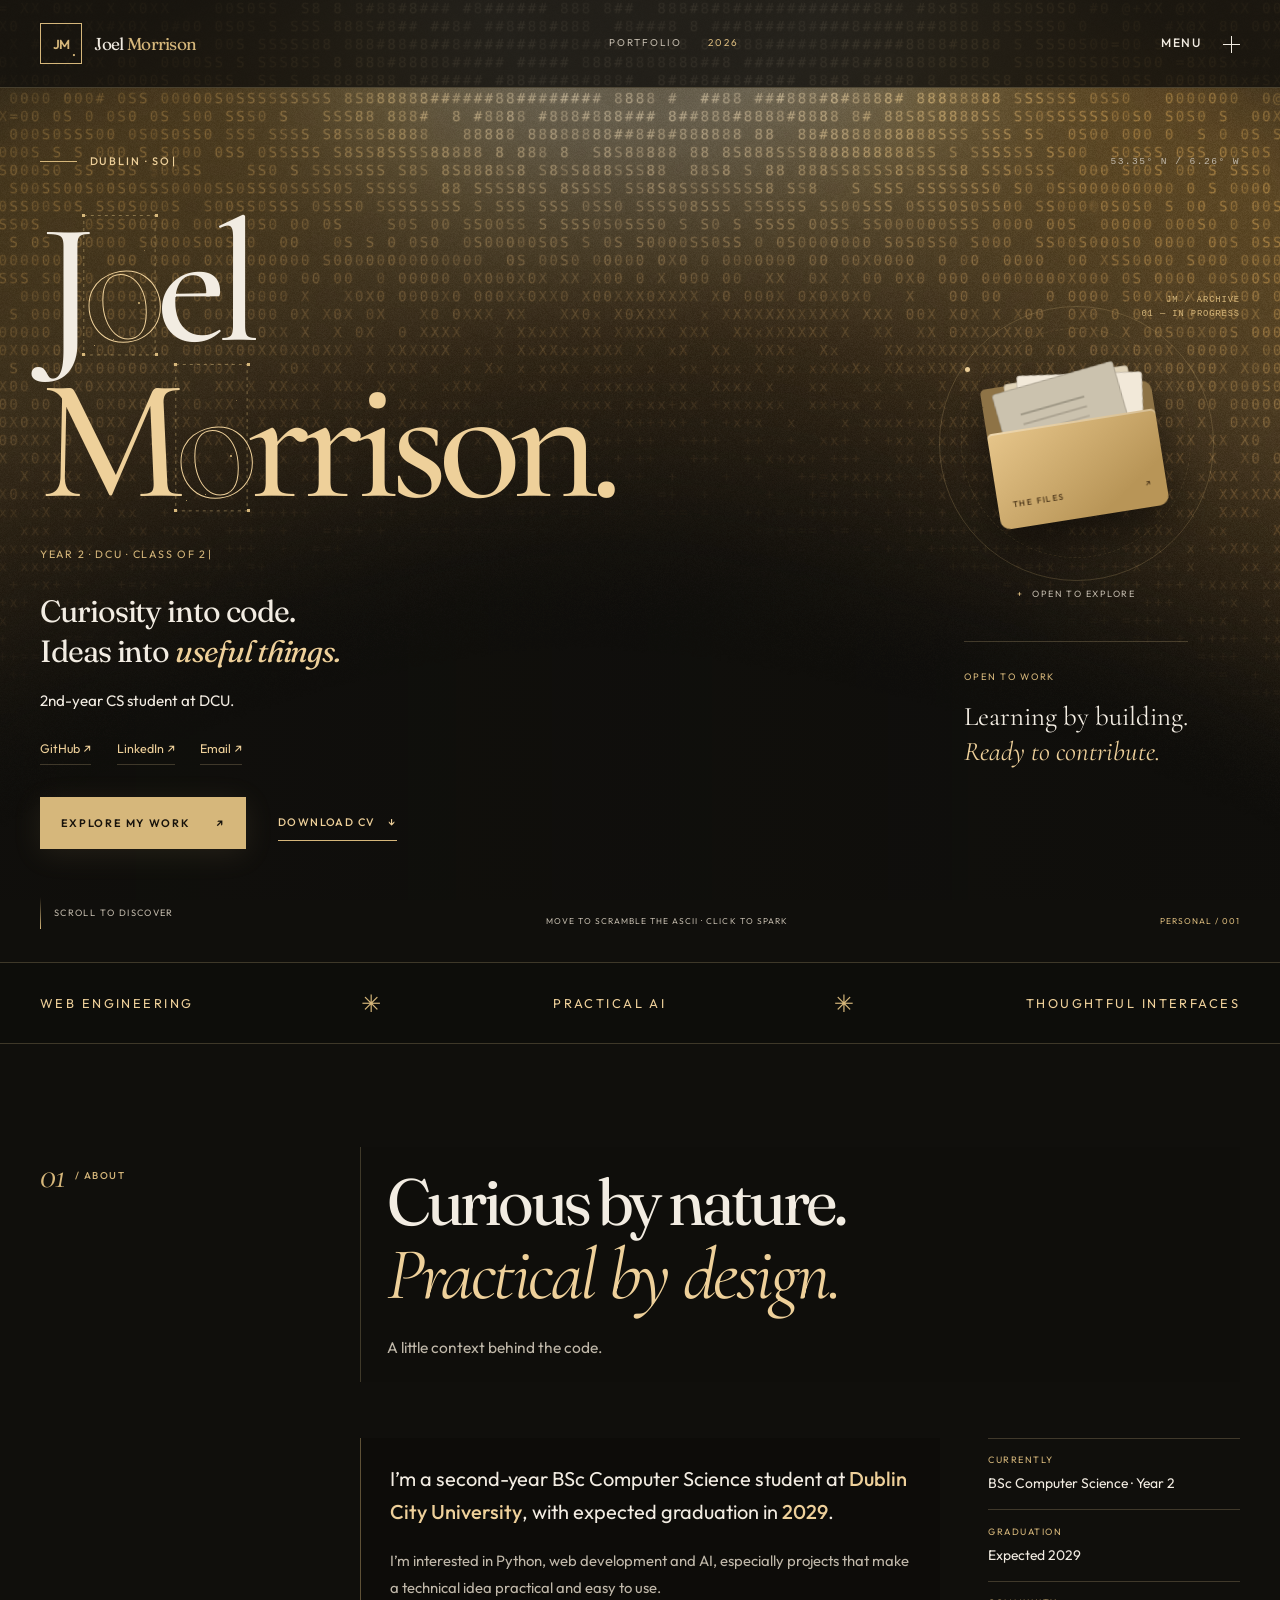
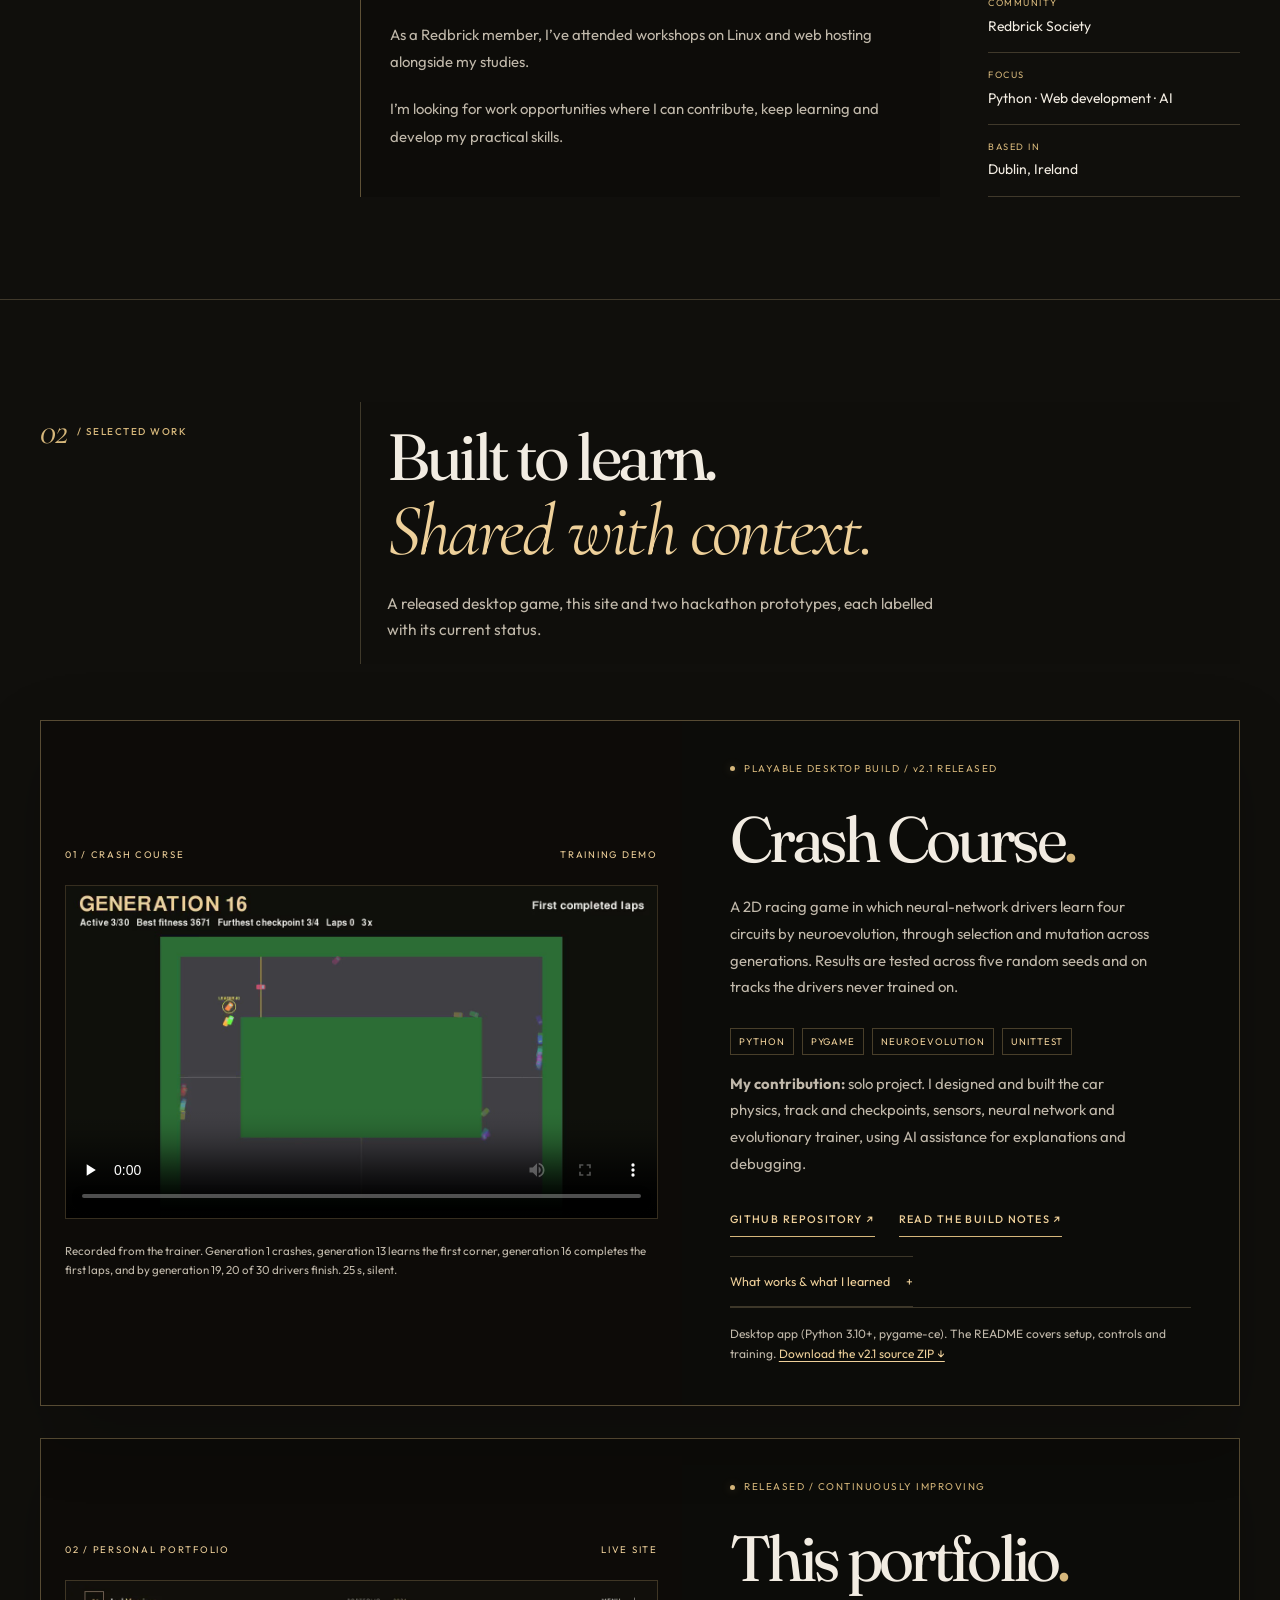
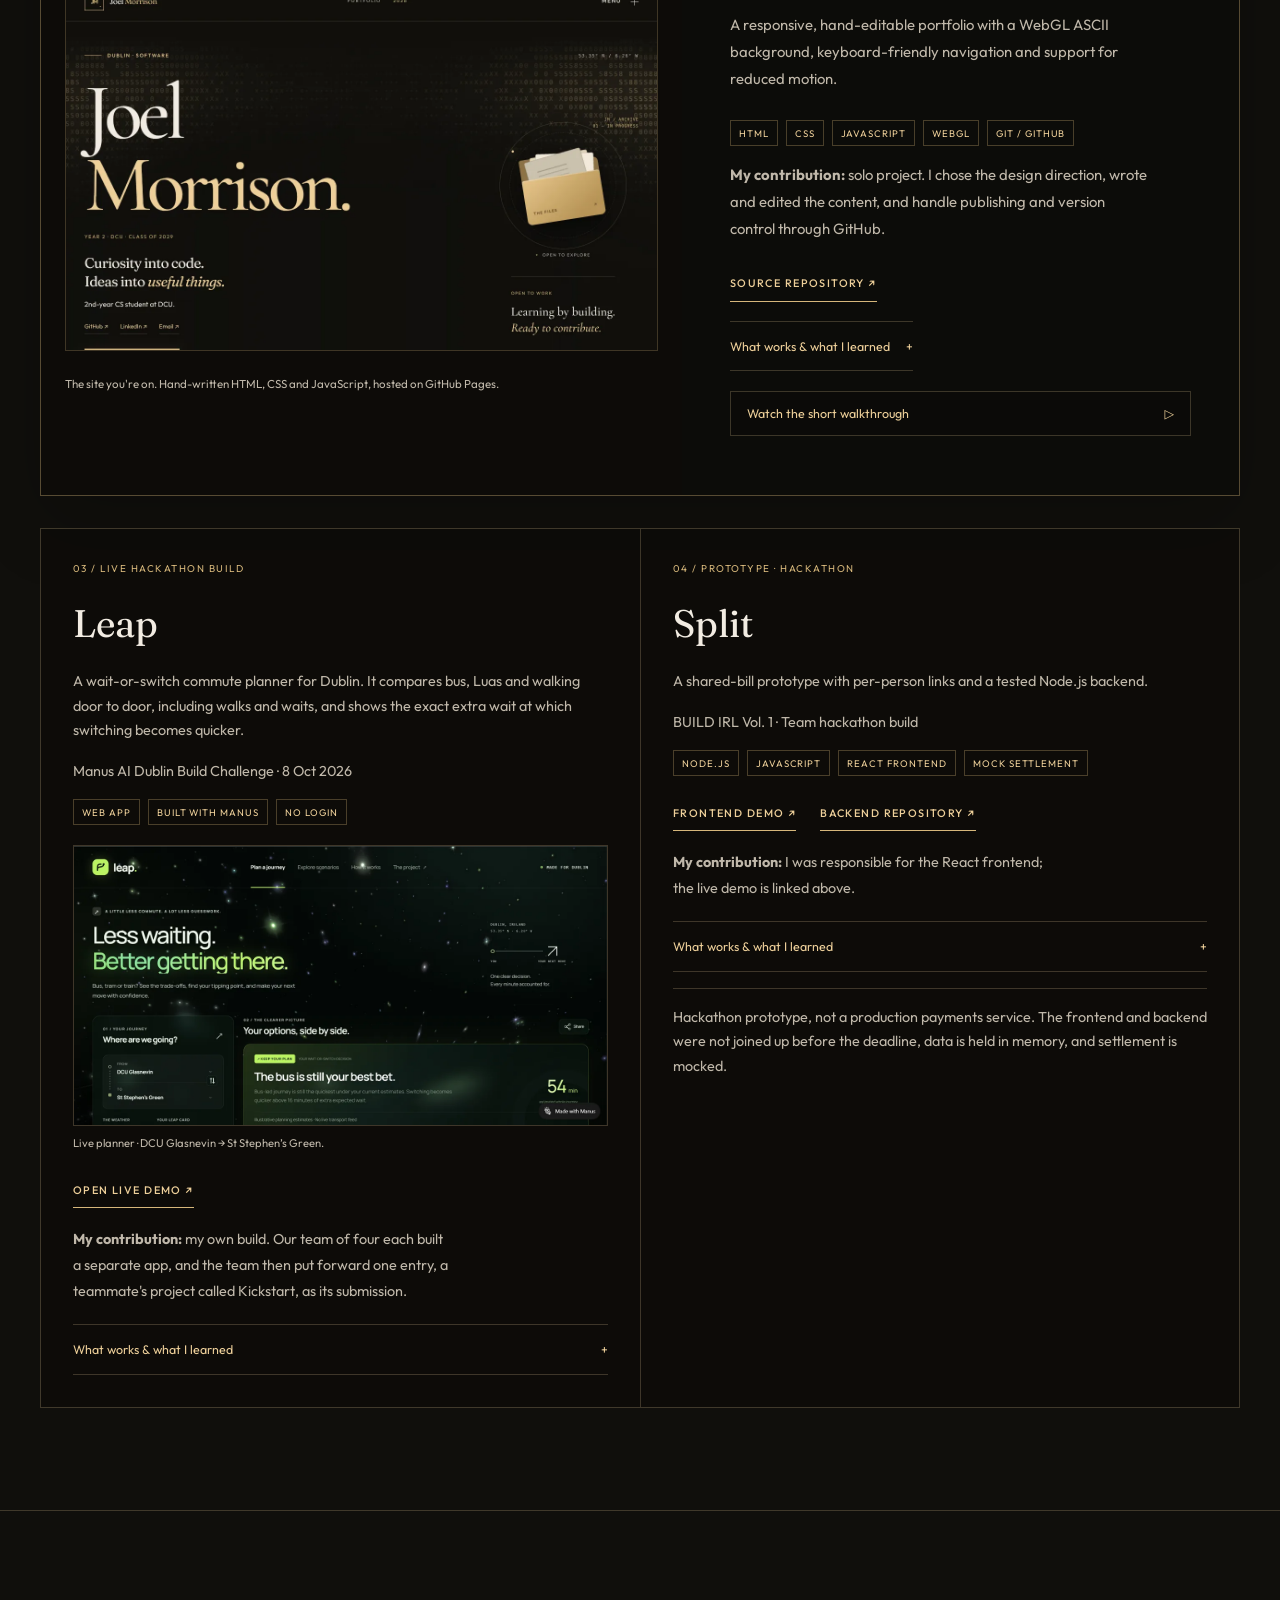
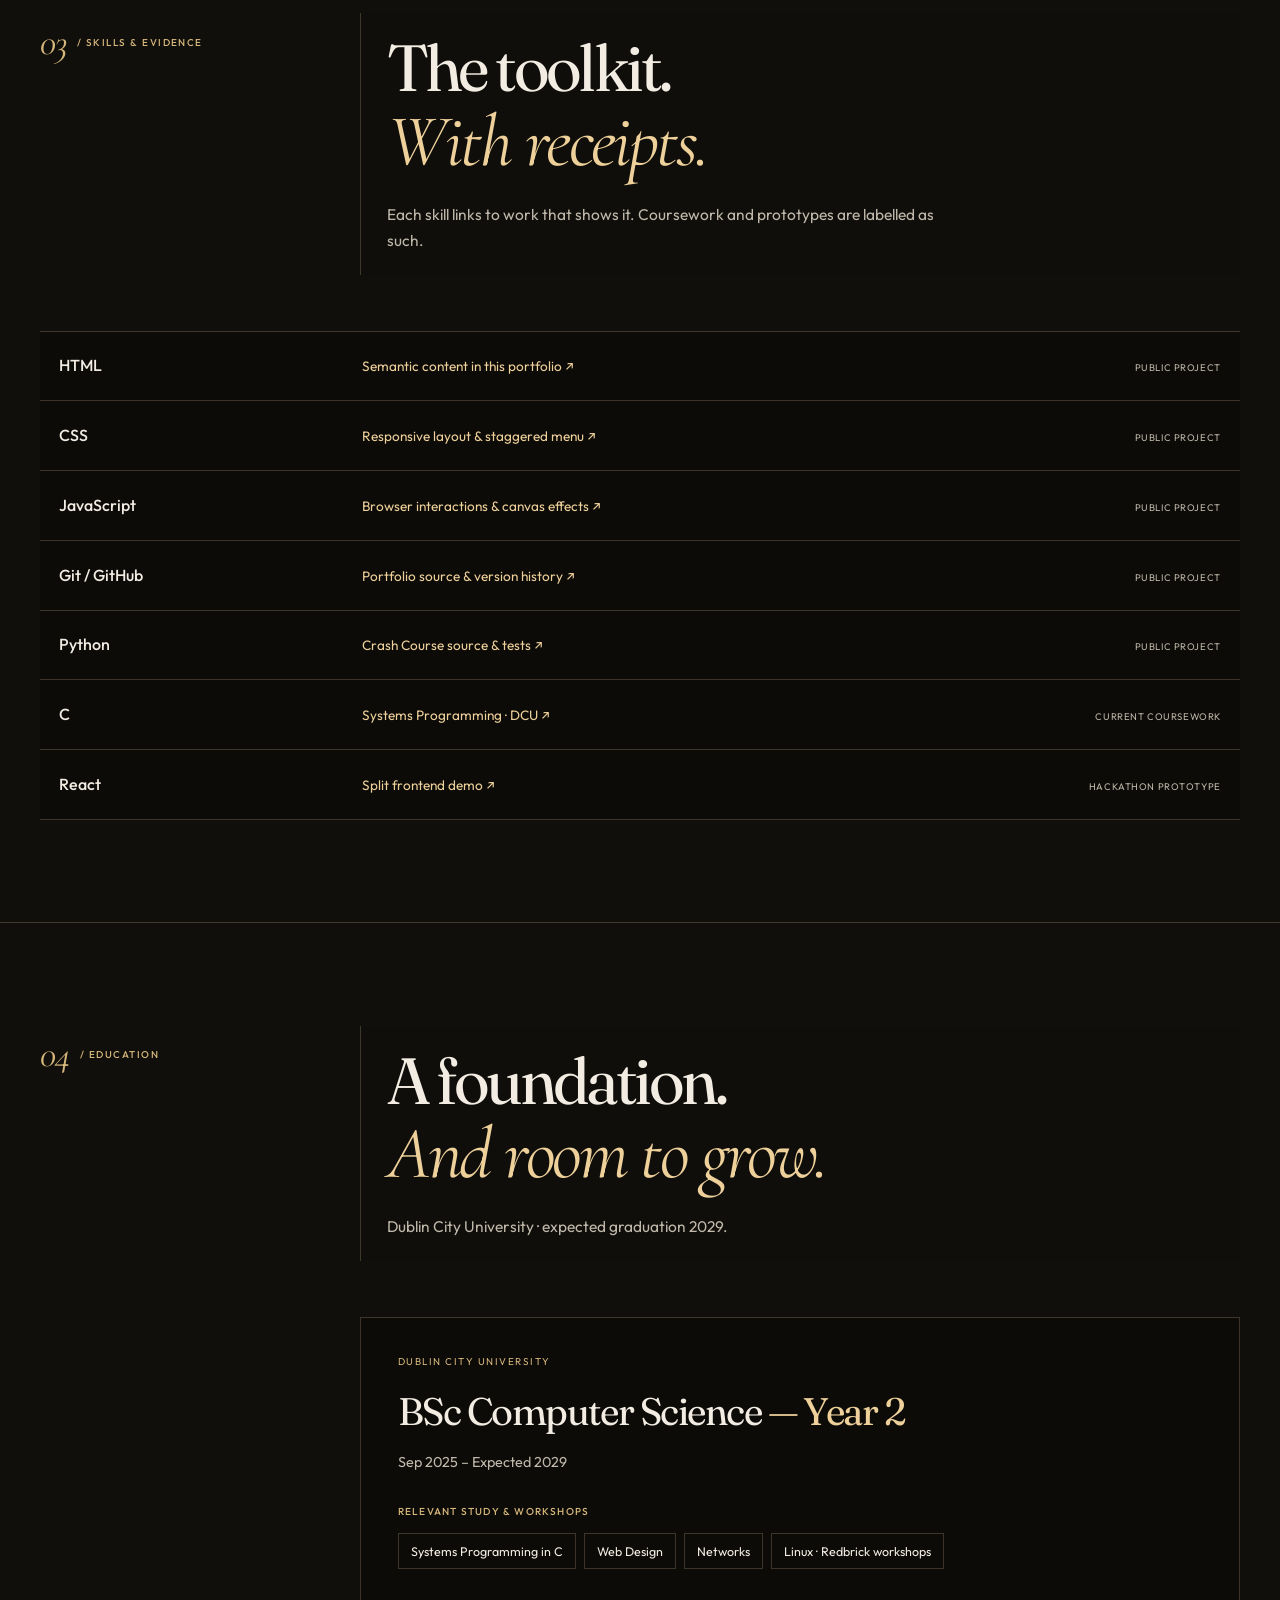
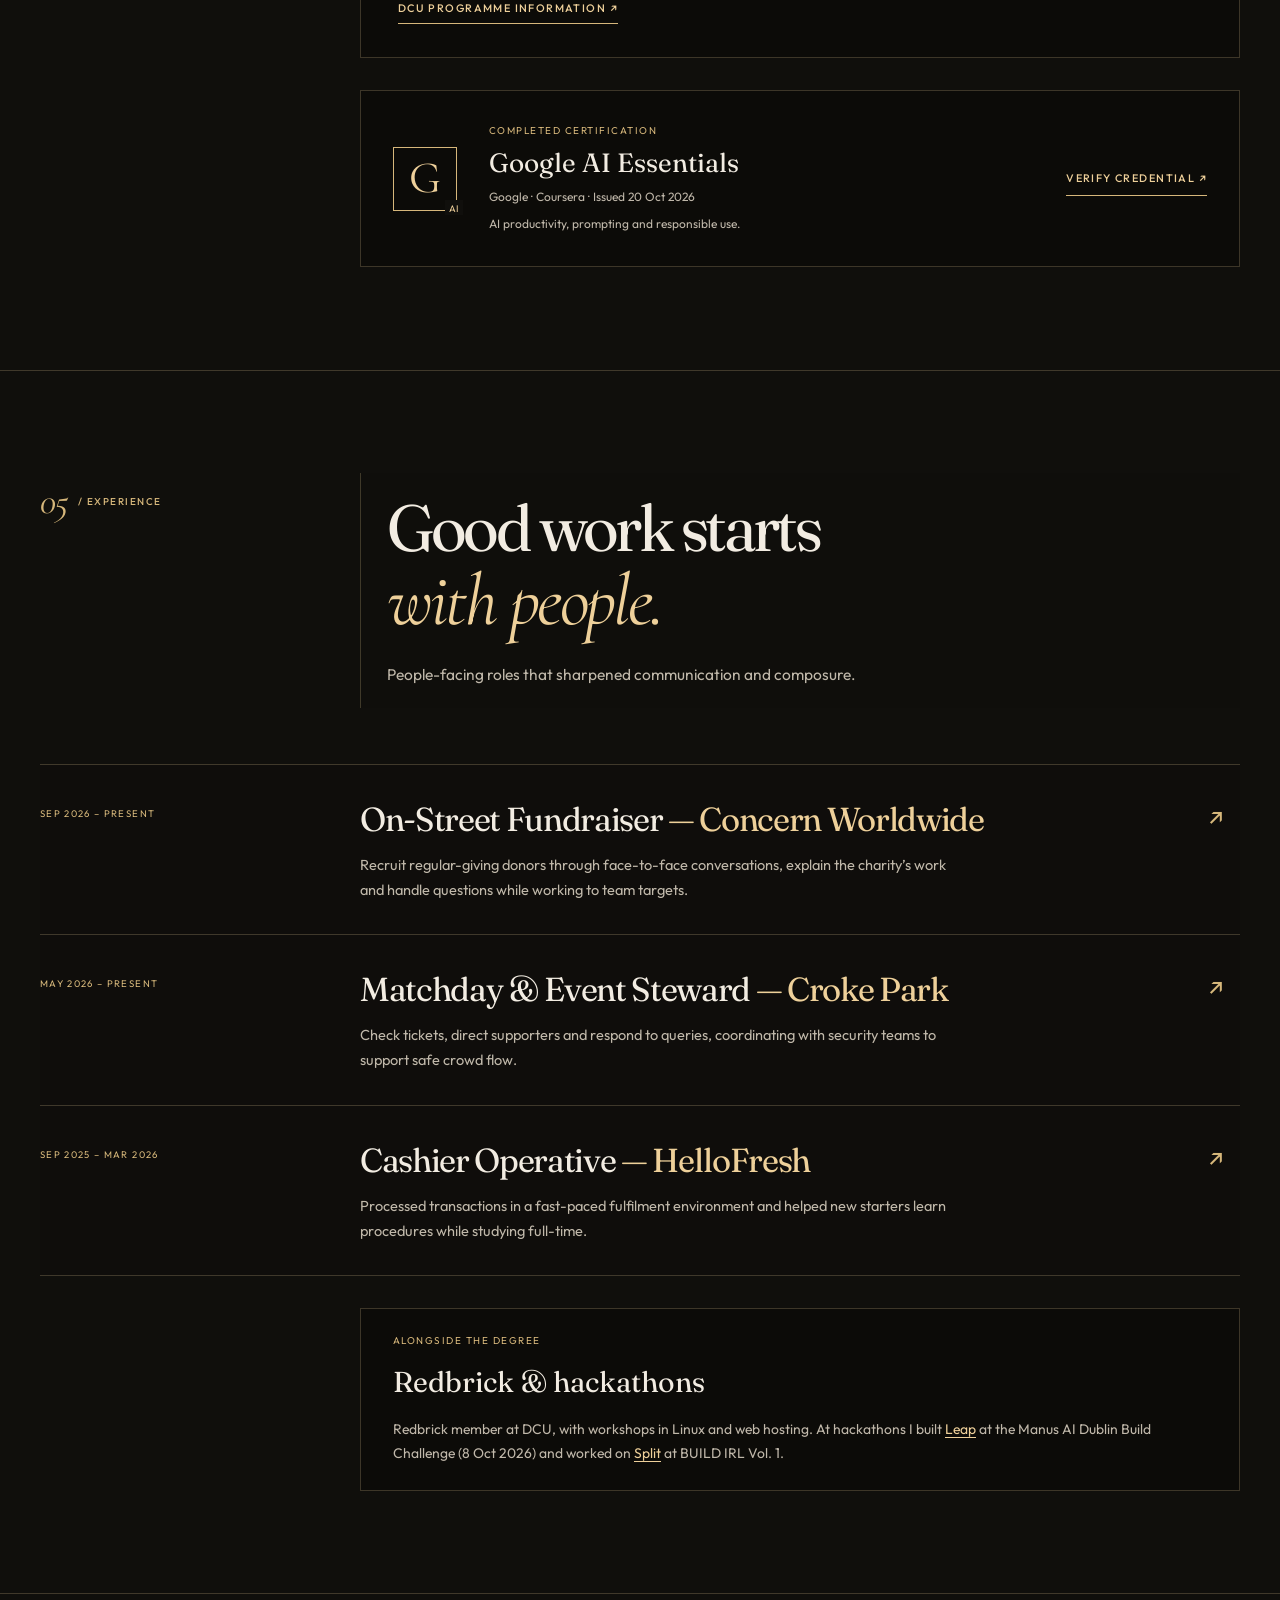
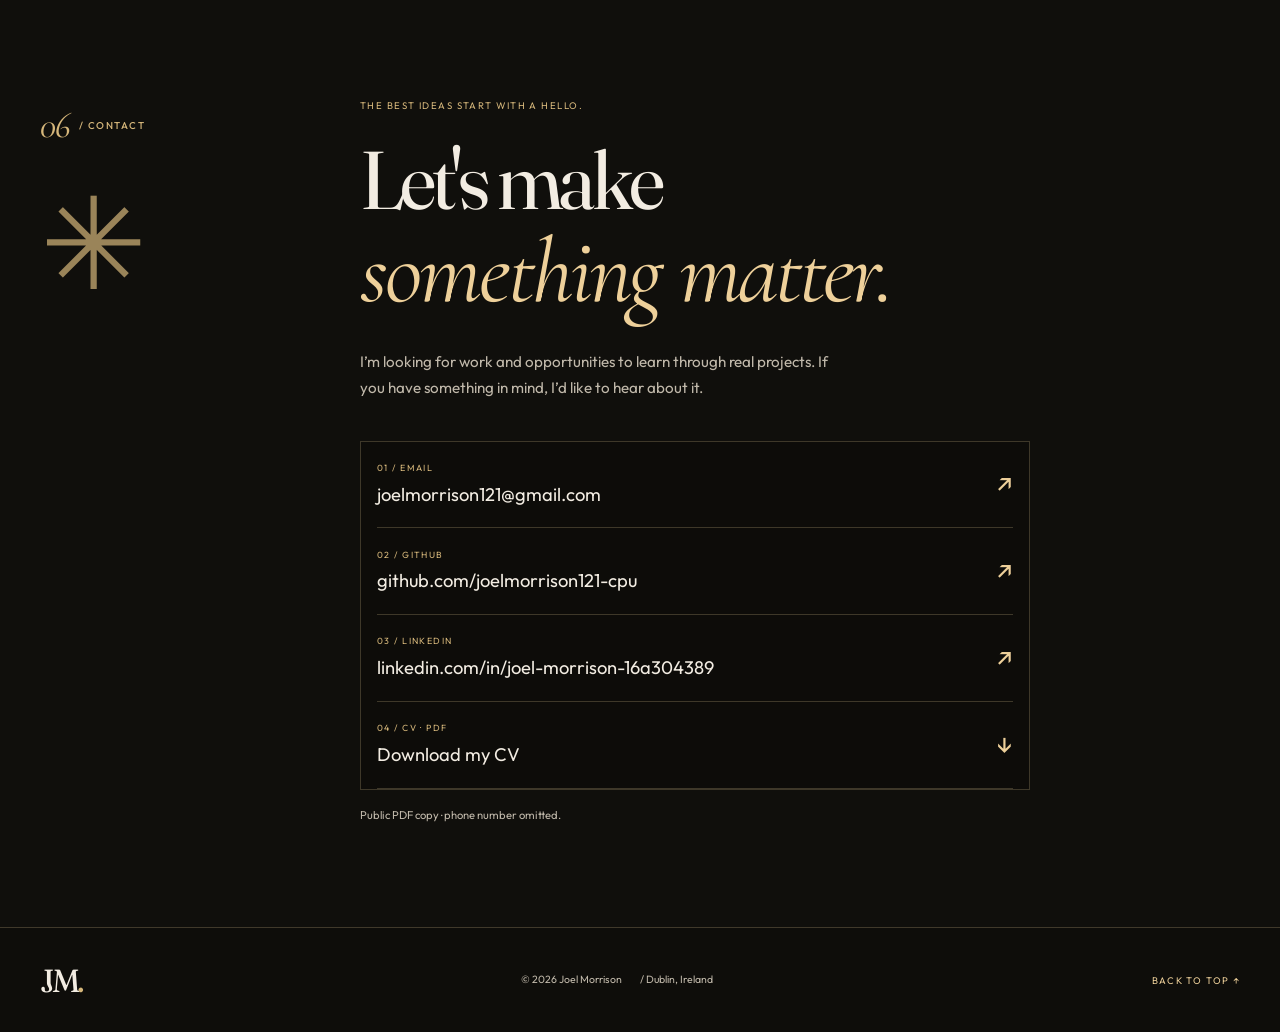
==== index.html @ e966d4e7 "Add hover previews to the menu links" ====
<!doctype html>
<html lang="en">
<head>
  <meta charset="utf-8">
  <meta name="viewport" content="width=device-width, initial-scale=1">
  <meta name="theme-color" content="#100f0c">
  <meta name="description" content="Joel Morrison is a DCU computer science student in his second year, graduating in 2029. Explore his web and AI projects, experience and verified Google AI Essentials credential.">
  <link rel="canonical" href="https://joelmorrison121-cpu.github.io/">
  <meta property="og:type" content="website">
  <meta property="og:title" content="Joel Morrison — Computer Science Portfolio">
  <meta property="og:description" content="Second-year DCU Computer Science student. Projects include Crash Course, a neuroevolution racing game in Python, and hackathon builds. Open to work.">
  <meta property="og:url" content="https://joelmorrison121-cpu.github.io/">
  <meta property="og:site_name" content="Joel Morrison">
  <meta property="og:image" content="https://joelmorrison121-cpu.github.io/og-image.png">
  <meta property="og:image:width" content="1200">
  <meta property="og:image:height" content="630">
  <meta property="og:image:alt" content="Joel Morrison — Computer Science portfolio">
  <meta name="twitter:card" content="summary_large_image">
  <title>Joel Morrison — Computer Science Portfolio</title>
  <link rel="icon" type="image/svg+xml" href="favicon.svg">
  <link rel="preconnect" href="https://fonts.googleapis.com">
  <link rel="preconnect" href="https://fonts.gstatic.com" crossorigin>
  <link href="https://fonts.googleapis.com/css2?family=Cormorant+Garamond:ital,wght@0,500;1,500&family=Fraunces:opsz,wght@9..144,400;9..144,500&family=Outfit:wght@400;500;600&display=swap" rel="stylesheet">
  <link rel="stylesheet" href="styles.css">
  <script src="gradient-ascii.js" defer></script>
  <script src="main.js" defer></script>
  <script src="effects.js" defer></script>
</head>
<body class="home-page">
  <a class="skip-link" href="#main">Skip to content</a>
  <div id="top" aria-hidden="true"></div>

  <!-- Decorative canvases never intercept mouse clicks or keyboard focus. -->
  <div id="ascii-root" aria-hidden="true"></div>
  <canvas id="click-spark-canvas" aria-hidden="true"></canvas>

  <!-- This header remains the navigation if JavaScript is disabled. -->
  <header class="site-header">
    <div class="header-inner wrap">
      <a class="wordmark" href="#top" aria-label="Joel Morrison, back to top">
        <span class="wordmark-mark" aria-hidden="true">JM<span>.</span></span>
        <span>Joel <em>Morrison</em></span>
      </a>
      <nav class="desktop-nav" aria-label="Primary navigation">
        <a href="#about">About</a>
        <a href="#projects">Projects</a>
        <a href="#skills">Skills</a>
        <a href="#education">Education</a>
        <a href="#experience">Experience</a>
        <a href="#contact">Contact ↗</a>
      </nav>
      <details class="mobile-nav">
        <summary>Menu <span aria-hidden="true">+</span></summary>
        <nav aria-label="Mobile navigation">
          <a href="#about">About</a>
          <a href="#projects">Projects</a>
          <a href="#skills">Skills</a>
          <a href="#education">Education</a>
          <a href="#experience">Experience</a>
          <a href="#contact">Contact</a>
        </nav>
      </details>
    </div>
  </header>

  <!-- Menu links are ordinary HTML: edit them here, not inside a JS template. -->
  <div id="staggered-menu-root" hidden>
    <div class="staggered-menu-wrapper" data-open="false">
      <div class="menu-scrim" aria-hidden="true"></div>
      <div class="sm-prelayers" aria-hidden="true">
        <span></span><span></span><span></span>
      </div>
      <header class="staggered-menu-header">
        <a class="sm-logo wordmark" href="#top" aria-label="Joel Morrison, back to top">
          <span class="wordmark-mark" aria-hidden="true">JM<span>.</span></span>
          <span>Joel <em>Morrison</em></span>
        </a>
        <span class="header-context" aria-hidden="true">PORTFOLIO <span>2026</span></span>
        <button class="sm-toggle" type="button" aria-label="Open menu" aria-expanded="false" aria-controls="staggered-menu-panel">
          <span class="sm-toggle-text" aria-hidden="true">
            <span class="sm-toggle-text-inner"><span>Menu</span><span>Close</span></span>
          </span>
          <span class="sm-toggle-icon" aria-hidden="true"><i></i><i></i></span>
        </button>
      </header>
      <!-- Hover preview for the menu links (fine pointers only; built by main.js). -->
      <div class="sm-preview" aria-hidden="true"><div class="sm-preview-card"></div></div>
      <nav class="staggered-menu-panel" id="staggered-menu-panel" aria-label="Main menu" aria-hidden="true" inert>
        <div class="sm-panel-inner">
          <p class="sm-panel-title">The index <span aria-hidden="true">↙</span></p>
          <ol class="sm-panel-list">
            <li><a class="sm-panel-item" href="#about" data-preview="previews/menu-about.webp"><span class="sm-panel-item-label">About</span><span class="sm-panel-number">01</span></a></li>
            <li><a class="sm-panel-item" href="#projects" data-preview="previews/menu-projects.webp"><span class="sm-panel-item-label">Projects</span><span class="sm-panel-number">02</span></a></li>
            <li><a class="sm-panel-item" href="#skills" data-preview="previews/menu-skills.webp"><span class="sm-panel-item-label">Skills</span><span class="sm-panel-number">03</span></a></li>
            <li><a class="sm-panel-item" href="#education" data-preview="previews/menu-education.webp"><span class="sm-panel-item-label">Education</span><span class="sm-panel-number">04</span></a></li>
            <li><a class="sm-panel-item" href="#experience" data-preview="previews/menu-experience.webp"><span class="sm-panel-item-label">Experience</span><span class="sm-panel-number">05</span></a></li>
            <li><a class="sm-panel-item" href="#contact" data-preview="previews/menu-contact.webp"><span class="sm-panel-item-label">Contact</span><span class="sm-panel-number">06</span></a></li>
          </ol>
          <div class="sm-socials">
            <p class="sm-socials-title">A conversation starts here</p>
            <ul>
              <li><a href="mailto:joelmorrison121@gmail.com">Email ↗</a></li>
              <li><a href="https://github.com/joelmorrison121-cpu" target="_blank" rel="noopener noreferrer">GitHub ↗</a></li>
              <li><a href="https://www.linkedin.com/in/joel-morrison-16a304389/" target="_blank" rel="noopener noreferrer">LinkedIn ↗</a></li>
            </ul>
            <p class="sm-signature">Joel Morrison <span>— Dublin, Ireland</span></p>
          </div>
        </div>
      </nav>
    </div>
  </div>

  <main id="main">
    <!-- HERO: the name and all content stay readable without JavaScript. -->
    <section class="hero wrap" aria-labelledby="hero-title">
      <div class="hero-content">
        <div class="hero-topline">
          <p class="eyebrow"><span class="eyebrow-line" aria-hidden="true"></span><span class="type-slot" id="hero-type-kicker">Dublin · Software</span></p>
          <span class="hero-coordinate">53.35° N / 6.26° W</span>
        </div>
        <div class="hero-layout">
          <div class="hero-main">
            <h1 id="hero-title" class="tech-heading" aria-label="Joel Morrison.">
              <span class="hero-name-line first"><span class="name-fallback">Joel</span></span>
              <span class="hero-name-line last"><span class="name-fallback">Morrison<span class="name-period">.</span></span></span>
            </h1>
            <p class="hero-meta"><span class="type-slot" id="hero-type-meta">Year 2 · DCU · Class of 2029</span></p>
            <p class="hero-subline">Curiosity into code.<br>Ideas into <em>useful things.</em></p>
            <p class="hero-description">2nd-year CS student at DCU.</p>
            <nav class="hero-socials" aria-label="Connect with Joel">
              <a href="https://github.com/joelmorrison121-cpu" target="_blank" rel="noopener noreferrer">GitHub ↗</a>
              <a href="https://www.linkedin.com/in/joel-morrison-16a304389/" target="_blank" rel="noopener noreferrer">LinkedIn ↗</a>
              <a href="mailto:joelmorrison121@gmail.com">Email ↗</a>
            </nav>
            <div class="hero-actions">
              <a class="button button-primary" href="#projects">Explore my work <span aria-hidden="true">↗</span></a>
              <a class="text-link" href="Joel-Morrison-CV.pdf" download>Download CV <span aria-hidden="true">↓</span></a>
            </div>
          </div>
          <div class="hero-aside">
            <div class="folder-scene">
              <span class="orbit orbit-one" aria-hidden="true"></span>
              <span class="orbit orbit-two" aria-hidden="true"></span>
              <span class="folder-annotation" aria-hidden="true">JM / ARCHIVE<br>01 — IN PROGRESS</span>
              <details class="folder" id="project-folder">
                <summary aria-label="Open portfolio folder">
                  <span class="folder-back" aria-hidden="true">
                    <span class="folder-tab"></span>
                    <span class="folder-sheet sheet-one"></span>
                    <span class="folder-sheet sheet-two"></span>
                    <span class="folder-sheet sheet-three"></span>
                    <span class="folder-front"><span>THE FILES <span>↗</span></span></span>
                  </span>
                </summary>
                <div class="folder-contents">
                  <a href="#projects">Selected work ↗</a>
                  <a href="#skills">The toolkit ↗</a>
                  <a href="#education">Education ↗</a>
                  <a href="#contact">Get in touch ↗</a>
                </div>
              </details>
              <p class="folder-caption"><span aria-hidden="true">+</span> OPEN TO EXPLORE</p>
            </div>
            <div class="hero-note">
              <span class="note-index">OPEN TO WORK</span>
              <p>Learning by building.<br><em>Ready to contribute.</em></p>
            </div>
          </div>
        </div>
      </div>
      <div class="hero-bottomline">
        <a class="scroll-cue" href="#about"><span class="scroll-rule" aria-hidden="true"></span> Scroll to discover</a>
        <span class="interaction-note">MOVE TO SCRAMBLE THE ASCII · CLICK TO SPARK</span>
        <span class="edition-label">PERSONAL / 001</span>
      </div>
    </section>

    <div class="discipline-ribbon" aria-label="Exploring web, code and practical AI">
      <div class="wrap"><span>WEB ENGINEERING</span><span aria-hidden="true">✳</span><span>PRACTICAL AI</span><span aria-hidden="true">✳</span><span>THOUGHTFUL INTERFACES</span></div>
    </div>

    <section class="section about-section" id="about" aria-labelledby="about-title">
      <div class="wrap">
        <div class="section-heading">
          <p class="section-index"><span>01</span> / ABOUT</p>
          <div><h2 id="about-title">Curious by nature.<br><em>Practical by design.</em></h2><p class="heading-intro">A little context behind the code.</p></div>
        </div>
        <div class="about-grid">
          <div class="about-copy">
            <p class="large-copy">I’m a second-year BSc Computer Science student at <strong>Dublin City University</strong>, with expected graduation in <strong>2029</strong>.</p>
            <p>I’m interested in Python, web development and AI, especially projects that make a technical idea practical and easy to use.</p>
            <p>As a Redbrick member, I’ve attended workshops on Linux and web hosting alongside my studies.</p>
            <p>I’m looking for work opportunities where I can contribute, keep learning and develop my practical skills.</p>
          </div>
          <dl class="facts">
            <div><dt>Currently</dt><dd>BSc Computer Science · Year 2</dd></div>
            <div><dt>Graduation</dt><dd>Expected 2029</dd></div>
            <div><dt>Community</dt><dd>Redbrick Society</dd></div>
            <div><dt>Focus</dt><dd>Python · Web development · AI</dd></div>
            <div><dt>Based in</dt><dd>Dublin, Ireland</dd></div>
          </dl>
        </div>
      </div>
    </section>

    <section class="section projects-section" id="projects" aria-labelledby="projects-title">
      <div class="wrap">
        <div class="section-heading">
          <p class="section-index"><span>02</span> / SELECTED WORK</p>
          <div><h2 id="projects-title">Built to learn.<br><em>Shared with context.</em></h2><p class="heading-intro">A released desktop game, this site and two hackathon prototypes, each labelled with its current status.</p></div>
        </div>
        <article class="featured-project" id="crash-course" aria-labelledby="racer-title" data-border-glow>
          <figure class="project-capture">
            <div class="art-topline"><span>01 / CRASH COURSE</span><span>TRAINING DEMO</span></div>
            <video controls preload="none" poster="ai-racer-demo-poster.jpg" width="1280" height="720" playsinline><source src="ai-racer-demo.mp4" type="video/mp4"><p><a href="ai-racer-demo.mp4">Download the AI Racer demo (MP4)</a></p></video>
            <figcaption>Recorded from the trainer. Generation 1 crashes, generation 13 learns the first corner, generation 16 completes the first laps, and by generation 19, 20 of 30 drivers finish. 25 s, silent.</figcaption>
          </figure>
          <div class="project-details">
            <p class="project-state"><span class="state-dot" aria-hidden="true"></span> PLAYABLE DESKTOP BUILD / v2.1 RELEASED</p>
            <h3 id="racer-title">Crash Course<span class="title-period">.</span></h3>
            <p class="project-description">A 2D racing game in which neural-network drivers learn four circuits by neuroevolution, through selection and mutation across generations. Results are tested across five random seeds and on tracks the drivers never trained on.</p>
            <ul class="tag-list" aria-label="Project stack"><li>Python</li><li>Pygame</li><li>Neuroevolution</li><li>unittest</li></ul>
            <p class="project-description"><strong>My contribution:</strong> solo project. I designed and built the car physics, track and checkpoints, sensors, neural network and evolutionary trainer, using AI assistance for explanations and debugging.</p>
            <div class="project-links"><a class="text-link" href="https://github.com/joelmorrison121-cpu/crash-course" target="_blank" rel="noopener noreferrer">GitHub repository ↗</a><a class="text-link" href="crash-course.html">Read the build notes ↗</a></div>
            <details class="evidence-disclosure">
              <summary>What works &amp; what I learned <span aria-hidden="true">+</span></summary>
              <p><strong>Works:</strong> four tracks, including curved ones built from a centre-line path, plus checkpoints at any angle, a lap-time reward, save/resume and live progress graphs. On the flowing track all five seeds learned a lap, at generation 15.8 ± 3.1. Champions transfer to an unseen oval (5/5) but not yet to hairpins (0/5). Twenty unit tests pass.</p>
              <p><strong>Learned:</strong> fixed-timestep simulation, ray-cast sensors and fitness design. I also learned to inspect a network's inputs and outputs before assuming the physics is broken. One early AI pressed the accelerator and the brake at the same time.</p>
            </details>
            <p class="project-note">Desktop app (Python 3.10+, pygame-ce). The README covers setup, controls and training. <a href="crash-course-source.zip" download>Download the v2.1 source ZIP ↓</a></p>
          </div>
        </article>

        <article class="featured-project portfolio-project" id="portfolio-project" aria-labelledby="portfolio-title">
          <figure class="project-capture">
            <div class="art-topline"><span>02 / PERSONAL PORTFOLIO</span><span>LIVE SITE</span></div>
            <a href="https://joelmorrison121-cpu.github.io/" target="_blank" rel="noopener noreferrer"><img src="portfolio-live.webp" width="1280" height="800" loading="lazy" alt="The portfolio homepage: large serif name, gold folder illustration and ASCII gradient background."></a>
            <figcaption>The site you're on. Hand-written HTML, CSS and JavaScript, hosted on GitHub Pages.</figcaption>
          </figure>
          <div class="project-details">
            <p class="project-state"><span class="state-dot" aria-hidden="true"></span> RELEASED / CONTINUOUSLY IMPROVING</p>
            <h3 id="portfolio-title">This portfolio<span class="title-period">.</span></h3>
            <p class="project-description">A responsive, hand-editable portfolio with a WebGL ASCII background, keyboard-friendly navigation and support for reduced motion.</p>
            <ul class="tag-list" aria-label="Project stack"><li>HTML</li><li>CSS</li><li>JavaScript</li><li>WebGL</li><li>Git / GitHub</li></ul>
            <p class="project-description"><strong>My contribution:</strong> solo project. I chose the design direction, wrote and edited the content, and handle publishing and version control through GitHub.</p>
            <div class="project-links">
              <a class="text-link" href="https://github.com/joelmorrison121-cpu/joelmorrison121-cpu.github.io" target="_blank" rel="noopener noreferrer">Source repository ↗</a>
            </div>
            <details class="evidence-disclosure">
              <summary>What works &amp; what I learned <span aria-hidden="true">+</span></summary>
              <p><strong>Works:</strong> the layout works from phone to desktop without sideways scrolling. The menu and links work without JavaScript, and the animation pauses for reduced-motion users and in hidden tabs. Videos only download when you press play.</p>
              <p><strong>Learned:</strong> semantic HTML and accessibility basics, responsive CSS, WebGL fallbacks, and keeping a static site tidy in Git.</p>
            </details>
            <details class="demo-disclosure"><summary>Watch the short walkthrough <span aria-hidden="true">▷</span></summary><video controls preload="none" poster="portfolio-live.webp" width="1280" height="800" playsinline><source src="portfolio-demo.mp4" type="video/mp4"><p><a href="portfolio-demo.mp4">Download the portfolio walkthrough</a></p></video><p>Silent walkthrough of the hero, projects and menu.</p></details>
          </div>
        </article>

        <div class="hackathon-projects">
          <article id="leap" aria-labelledby="leap-title">
            <p class="project-state">03 / LIVE HACKATHON BUILD</p>
            <h3 id="leap-title">Leap</h3>
            <p>A wait-or-switch commute planner for Dublin. It compares bus, Luas and walking door to door, including walks and waits, and shows the exact extra wait at which switching becomes quicker.</p>
            <p class="project-event">Manus AI Dublin Build Challenge · <time datetime="2026-10-08">8 Oct 2026</time></p>
            <ul class="tag-list" aria-label="Project details"><li>Web app</li><li>Built with Manus</li><li>No login</li></ul>
            <figure class="hackathon-shot"><a href="https://commutecut-jcdm7heo.manus.space/" target="_blank" rel="noopener noreferrer"><img src="leap-live.webp" width="1280" height="672" loading="lazy" alt="Leap's planner: DCU Glasnevin to St Stephen's Green, with the verdict that the bus is still the best bet and switching only pays above 16 minutes of extra wait."></a><figcaption>Live planner · DCU Glasnevin → St Stephen’s Green.</figcaption></figure>
            <div class="project-links"><a class="text-link" href="https://commutecut-jcdm7heo.manus.space/" target="_blank" rel="noopener noreferrer">Open live demo ↗</a></div>
            <p class="project-description"><strong>My contribution:</strong> my own build. Our team of four each built a separate app, and the team then put forward one entry, a teammate's project called Kickstart, as its submission.</p>
            <details class="evidence-disclosure">
              <summary>What works &amp; what I learned <span aria-hidden="true">+</span></summary>
              <p>It has 33 places across Dublin with estimated journeys between any two, editable time assumptions, and a break-even wait for switching. You can also set priorities (speed or less time outside), add an arrival deadline and share a comparison link. Try DCU Glasnevin → St Stephen’s Green and raise the extra wait to 20 minutes.</p>
              <p>Journey times are illustrative estimates, not a live transport feed, and the app says so on the page. It has no live arrivals, weather or city-wide routing.</p>
              <p><strong>Learned:</strong> building four prototypes in parallel and then letting the AI judge them broke our team’s indecision quickly. Taking Leap from first idea to a finished interface also taught me how to steer an AI agent through a whole build.</p>
            </details>
          </article>
          <article id="split" aria-labelledby="split-title">
            <p class="project-state">04 / PROTOTYPE · HACKATHON</p>
            <h3 id="split-title">Split</h3>
            <p>A shared-bill prototype with per-person links and a tested Node.js backend.</p>
            <p class="project-event">BUILD IRL Vol. 1 · Team hackathon build</p>
            <ul class="tag-list" aria-label="Prototype stack"><li>Node.js</li><li>JavaScript</li><li>React frontend</li><li>Mock settlement</li></ul>
            <div class="project-links"><a class="text-link" href="https://splitpay-pzjgc2pw.manus.space" target="_blank" rel="noopener noreferrer">Frontend demo ↗</a><a class="text-link" href="https://github.com/joelmorrison121-cpu/SolanaHackathon26" target="_blank" rel="noopener noreferrer">Backend repository ↗</a></div>
            <p class="project-description"><strong>My contribution:</strong> I was responsible for the React frontend; the live demo is linked above.</p>
            <details class="evidence-disclosure">
              <summary>What works &amp; what I learned <span aria-hidden="true">+</span></summary>
              <p>The backend creates bills, issues unique payer links, tracks payment state and handles duplicate, invalid or expired requests. Its ten automated tests pass locally using mock settlement.</p>
              <p>Frontend and backend both existed, but we did not connect them into one reliable payment journey. Embedded wallets, live on-chain payments and persistent storage were not implemented.</p>
              <p>Working in a five-person team under a short deadline taught me to agree API contracts early, cut scope deliberately and leave time for integration.</p>
            </details>
            <p class="evidence-note">Hackathon prototype, not a production payments service. The frontend and backend were not joined up before the deadline, data is held in memory, and settlement is mocked.</p>
          </article>
        </div>
      </div>
    </section>

    <section class="section skills-section" id="skills" aria-labelledby="skills-title">
      <div class="wrap">
        <div class="section-heading">
          <p class="section-index"><span>03</span> / SKILLS &amp; EVIDENCE</p>
          <div><h2 id="skills-title">The toolkit.<br><em>With receipts.</em></h2><p class="heading-intro">Each skill links to work that shows it. Coursework and prototypes are labelled as such.</p></div>
        </div>
        <ul class="skill-evidence">
          <li><strong>HTML</strong><a href="#portfolio-project">Semantic content in this portfolio ↗</a><span>Public project</span></li>
          <li><strong>CSS</strong><a href="#portfolio-project">Responsive layout &amp; staggered menu ↗</a><span>Public project</span></li>
          <li><strong>JavaScript</strong><a href="#portfolio-project">Browser interactions &amp; canvas effects ↗</a><span>Public project</span></li>
          <li><strong>Git / GitHub</strong><a href="https://github.com/joelmorrison121-cpu/joelmorrison121-cpu.github.io" target="_blank" rel="noopener noreferrer">Portfolio source &amp; version history ↗</a><span>Public project</span></li>
          <li><strong>Python</strong><a href="https://github.com/joelmorrison121-cpu/crash-course" target="_blank" rel="noopener noreferrer">Crash Course source &amp; tests ↗</a><span>Public project</span></li>
          <li><strong>C</strong><a href="#education">Systems Programming · DCU ↗</a><span>Current coursework</span></li>
          <li><strong>React</strong><a href="https://splitpay-pzjgc2pw.manus.space" target="_blank" rel="noopener noreferrer">Split frontend demo ↗</a><span>Hackathon prototype</span></li>
        </ul>
      </div>
    </section>

    <section class="section education-section" id="education" aria-labelledby="education-title">
      <div class="wrap">
        <div class="section-heading">
          <p class="section-index"><span>04</span> / EDUCATION</p>
          <div><h2 id="education-title">A foundation.<br><em>And room to grow.</em></h2><p class="heading-intro">Dublin City University · expected graduation 2029.</p></div>
        </div>
                <article class="education-record"><p class="project-state">DUBLIN CITY UNIVERSITY</p><h3>BSc Computer Science <span>— Year 2</span></h3><p><time datetime="2025-09">Sep 2025</time> – Expected <time datetime="2029">2029</time></p><h4>Relevant study &amp; workshops</h4><ul class="module-list"><li>Systems Programming in C</li><li>Web Design</li><li>Networks</li><li>Linux · Redbrick workshops</li></ul><a class="text-link" href="https://www.dcu.ie/courses/undergraduate/school-computing/computer-science" target="_blank" rel="noopener noreferrer">DCU programme information ↗</a></article>
        <article class="certification" id="certifications"><div class="certification-mark" aria-hidden="true">G<span>AI</span></div><div><p class="project-state">COMPLETED CERTIFICATION</p><h3>Google AI Essentials</h3><p>Google · Coursera · Issued <time datetime="2026-10-20">20 Oct 2026</time></p><p>AI productivity, prompting and responsible use.</p></div><a class="text-link" href="https://coursera.org/verify/specialization/O750FQTM40TD" target="_blank" rel="noopener noreferrer">Verify credential ↗</a></article>
      </div>
    </section>

    <section class="section experience-section" id="experience" aria-labelledby="experience-title">
      <div class="wrap">
        <div class="section-heading">
          <p class="section-index"><span>05</span> / EXPERIENCE</p>
          <div><h2 id="experience-title">Good work starts<br><em>with people.</em></h2><p class="heading-intro">People-facing roles that sharpened communication and composure.</p></div>
        </div>
                <div class="experience-list">
          <article class="experience-item"><span class="experience-type">SEP 2026 – PRESENT</span><div><h3>On-Street Fundraiser <span>— Concern Worldwide</span></h3><p>Recruit regular-giving donors through face-to-face conversations, explain the charity’s work and handle questions while working to team targets.</p></div><span class="experience-arrow" aria-hidden="true">↗</span></article>
          <article class="experience-item"><span class="experience-type">MAY 2026 – PRESENT</span><div><h3>Matchday &amp; Event Steward <span>— Croke Park</span></h3><p>Check tickets, direct supporters and respond to queries, coordinating with security teams to support safe crowd flow.</p></div><span class="experience-arrow" aria-hidden="true">↗</span></article>
          <article class="experience-item"><span class="experience-type">SEP 2025 – MAR 2026</span><div><h3>Cashier Operative <span>— HelloFresh</span></h3><p>Processed transactions in a fast-paced fulfilment environment and helped new starters learn procedures while studying full-time.</p></div><span class="experience-arrow" aria-hidden="true">↗</span></article>
        </div>
        <div class="activity-summary"><p class="project-state">ALONGSIDE THE DEGREE</p><h3>Redbrick &amp; hackathons</h3><p>Redbrick member at DCU, with workshops in Linux and web hosting. At hackathons I built <a href="#leap">Leap</a> at the Manus AI Dublin Build Challenge (8 Oct 2026) and worked on <a href="#split">Split</a> at BUILD IRL Vol. 1.</p></div>
      </div>
    </section>

    <section class="section contact-section" id="contact" aria-labelledby="contact-title">
      <div class="wrap contact-wrap">
        <div><p class="section-index"><span>06</span> / CONTACT</p><span class="contact-flower" aria-hidden="true">✳</span></div>
        <div class="contact-content">
          <p class="contact-kicker">THE BEST IDEAS START WITH A HELLO.</p>
          <h2 id="contact-title">Let's make<br><em>something matter.</em></h2>
          <p>I’m looking for work and opportunities to learn through real projects. If you have something in mind, I’d like to hear about it.</p>
          <div class="contact-methods" aria-label="Contact Joel Morrison" data-border-glow>
            <a href="mailto:joelmorrison121@gmail.com"><span><small>01 / EMAIL</small>joelmorrison121@gmail.com</span><span aria-hidden="true">↗</span></a>
            <a href="https://github.com/joelmorrison121-cpu" target="_blank" rel="noopener noreferrer"><span><small>02 / GITHUB</small>github.com/joelmorrison121-cpu</span><span aria-hidden="true">↗</span></a>
            <a href="https://www.linkedin.com/in/joel-morrison-16a304389/" target="_blank" rel="noopener noreferrer"><span><small>03 / LINKEDIN</small>linkedin.com/in/joel-morrison-16a304389</span><span aria-hidden="true">↗</span></a>
            <a href="Joel-Morrison-CV.pdf" download><span><small>04 / CV · PDF</small>Download my CV</span><span aria-hidden="true">↓</span></a>
          </div>
          <p class="cv-note">Public PDF copy · phone number omitted.</p>
        </div>
      </div>
    </section>
  </main>

  <footer class="site-footer">
    <div class="wrap footer-inner">
      <a class="footer-brand" href="#top">JM<span>.</span></a>
      <p>© <span id="year">2026</span> Joel Morrison <span class="footer-location">/ Dublin, Ireland</span></p>
      <a href="#top" class="back-to-top">Back to top ↑</a>
    </div>
  </footer>
</body>
</html>
---- styles.css ----
/* Joel Morrison — plain static portfolio. No preprocessing required.
   Edit the design tokens below to change the entire site's palette. */

:root {
  color-scheme: dark;
  --bg: #100f0c;
  --paper: #f3eee5;
  --ink: #f2ece2;
  --muted: #c0b8aa;
  --brass: #d6b77b;
  --brass-light: #eed09a;
  --line: rgba(238, 208, 154, 0.22);
  --font-display: "Cormorant Garamond", Georgia, serif;
  --font-head: "Fraunces", Georgia, serif;
  --font-body: "Outfit", system-ui, sans-serif;
  --ease: cubic-bezier(0.22, 1, 0.36, 1);
}

/* Reset and common typography */
*, *::before, *::after { box-sizing: border-box; }
html { scroll-behavior: smooth; scroll-padding-top: 6rem; }
body { margin: 0; min-width: 320px; background: var(--bg); color: var(--ink); font: 400 1rem/1.7 var(--font-body); overflow-x: clip; }
h1, h2, h3, p, dl, dd, ul, ol { margin: 0; }
ul, ol { padding: 0; list-style: none; }
a { color: inherit; text-decoration: none; }
button, summary { font: inherit; }
button { cursor: pointer; }
h1, h2, h3 { font-weight: 400; }
h2, h3 { font-family: var(--font-head); }
em { font-style: italic; font-weight: 400; }
::selection { background: var(--brass); color: var(--bg); }
:focus-visible { outline: 2px solid var(--brass-light); outline-offset: 5px; }
[hidden] { display: none !important; }
.wrap { width: min(100% - 5rem, 1240px); margin-inline: auto; }
.sr-only { position: absolute; width: 1px; height: 1px; padding: 0; margin: -1px; overflow: hidden; clip: rect(0, 0, 0, 0); white-space: nowrap; border: 0; }
.skip-link { position: fixed; top: -6rem; left: 1rem; z-index: 300; padding: 0.65rem 1rem; background: var(--brass-light); color: #17120b; font-weight: 600; }
.skip-link:focus { top: 1rem; }

/* The full-document GradientASCII field uses original warm ink/brown/brass tones; dark scrims protect copy.
   A static gradient remains visible without JavaScript or WebGL2. */
#ascii-root { position: fixed; inset: 0; z-index: 0; pointer-events: none; overflow: hidden; background: radial-gradient(ellipse at 65% 25%, #51402a, #100f0c 78%); }
/* Keep the main hero's upper edge quieter; the Crash Course page retains the full field. */

/* The renderer supplies its own gradient. Do not add a smooth CSS wash underneath
   its transparent characters; the renderer's fallback handles WebGL failure. */
#ascii-root:has(> .gradient-ascii-canvas) { background: var(--bg); }
#ascii-root::after { content: ""; position: absolute; inset: 0; background: linear-gradient(90deg, rgba(16, 15, 12, 0.3), rgba(16, 15, 12, 0.02) 90%); }
#ascii-root canvas { display: block; width: 100%; height: 100%; }
#click-spark-canvas { position: fixed; inset: 0; width: 100%; height: 100%; z-index: 250; pointer-events: none; }
main, .site-footer { position: relative; z-index: 1; }
body.menu-open { overflow: hidden; }

/* Identity and fallback navigation */
.wordmark { display: inline-flex; align-items: center; gap: 0.8rem; white-space: nowrap; font: 400 1.08rem var(--font-head); letter-spacing: -0.04em; }
.wordmark em { font-style: normal; color: var(--brass); }
.wordmark-mark { position: relative; display: grid; place-items: center; width: 2.6rem; height: 2.6rem; border: 1px solid var(--brass); color: var(--brass); font: 600 0.82rem var(--font-body); letter-spacing: -0.1em; }
.wordmark-mark > span { position: absolute; right: 0.35rem; bottom: 0.35rem; line-height: 1; }
.site-header { position: relative; z-index: 90; background: rgba(16, 15, 12, 0.85); border-bottom: 1px solid var(--line); }
.header-inner { min-height: 5.5rem; display: flex; align-items: center; justify-content: space-between; gap: 1rem; }
.desktop-nav { display: flex; gap: 1.4rem; }
.desktop-nav a { color: var(--muted); font-size: 0.73rem; letter-spacing: 0.12em; text-transform: uppercase; }
.desktop-nav a:hover { color: var(--brass-light); }
.mobile-nav { display: none; }
.menu-enhanced .site-header { display: none; }

/* Staggered menu: native transitions reproduce the supplied layered timeline. */
.staggered-menu-wrapper { position: fixed; inset: 0; z-index: 100; pointer-events: none; }
.staggered-menu-header { position: absolute; inset: 0 0 auto; height: 5.5rem; padding: 0 max(2.5rem, calc((100vw - 1240px) / 2)); display: flex; align-items: center; justify-content: space-between; gap: 1rem; z-index: 20; border-bottom: 1px solid var(--line); background: rgba(16, 15, 12, 0.78); backdrop-filter: none; transition: background 0.35s, border-color 0.35s; }
.staggered-menu-header > a, .staggered-menu-header > button { pointer-events: auto; }
.header-context { font-size: 0.62rem; letter-spacing: 0.2em; color: var(--muted); }
.header-context > span { margin-left: 1.4rem; color: var(--brass); }
.sm-toggle { display: flex; align-items: center; gap: 0.75rem; padding: 0.6rem 0; border: 0; background: none; color: var(--ink); font: 500 0.76rem/1 var(--font-body); letter-spacing: 0.15em; text-transform: uppercase; transition: color 0.3s 0.2s; }
.sm-toggle-text { overflow: hidden; height: 1em; width: 3.7rem; }
.sm-toggle-text-inner { display: flex; flex-direction: column; transition: transform 0.75s var(--ease); }
.sm-toggle-text-inner > span { height: 1em; }
.sm-toggle-icon { position: relative; width: 17px; height: 17px; transition: transform 0.8s var(--ease); }
.sm-toggle-icon i { position: absolute; top: 50%; left: 0; height: 1px; width: 100%; background: currentColor; }
.sm-toggle-icon i:last-child { transform: rotate(90deg); }
.menu-scrim { position: absolute; inset: 0; background: rgba(8, 7, 5, 0.48); opacity: 0; transition: opacity 0.35s; pointer-events: none; }
.sm-prelayers, .staggered-menu-panel { position: absolute; inset: 0 0 0 auto; width: min(570px, 46vw); }
.sm-prelayers { z-index: 5; }
.sm-prelayers > span { position: absolute; inset: 0; transform: translateX(105%); background: #51402a; transition: transform 0.36s cubic-bezier(0.64, 0, 0.78, 0); }
.sm-prelayers > span:nth-child(2) { background: #a17a3d; }
.sm-prelayers > span:nth-child(3) { background: var(--brass); }
.staggered-menu-panel { z-index: 10; overflow-y: auto; padding: 8rem 3rem 2.5rem; background: var(--paper); color: #241d13; transform: translateX(105%); transition: transform 0.36s cubic-bezier(0.64, 0, 0.78, 0); pointer-events: none; }
.sm-panel-inner { display: flex; flex-direction: column; min-height: 100%; gap: 2rem; }
.sm-panel-title { display: flex; justify-content: space-between; border-bottom: 1px solid rgba(36, 29, 19, 0.23); padding-bottom: 1rem; font-size: 0.7rem; letter-spacing: 0.18em; text-transform: uppercase; color: #725531; }
.sm-panel-title > span { font-size: 1.4rem; line-height: 0.7; }
.sm-panel-list { display: flex; flex-direction: column; gap: 0.25rem; }
.sm-panel-list > li { overflow: hidden; }
.sm-panel-item { display: flex; align-items: baseline; justify-content: space-between; padding: 0.12em 0; font: 500 clamp(3rem, 5.5vw, 4.8rem)/1.08 var(--font-display); letter-spacing: -0.045em; }
.sm-panel-item-label { display: inline-block; transform: translateY(140%) rotate(10deg); transform-origin: left bottom; transition: transform 0.2s; }
.sm-panel-number { font: 500 0.68rem var(--font-body); letter-spacing: 0.1em; color: #725531; opacity: 0; transition: opacity 0.2s; }
.sm-panel-item:hover { color: #876333; }
.sm-panel-item:focus-visible, .sm-socials a:focus-visible { outline-color: #725531; outline-offset: -2px; }
.sm-socials { margin-top: auto; padding-top: 1.5rem; border-top: 1px solid rgba(36, 29, 19, 0.23); opacity: 0; transform: translateY(20px); transition: opacity 0.2s, transform 0.2s; }
.sm-socials-title { font-size: 0.64rem; letter-spacing: 0.12em; text-transform: uppercase; color: #725531; }
.sm-socials ul { display: flex; flex-wrap: wrap; gap: 1.3rem; margin-top: 1.2rem; font-size: 0.9rem; }
.sm-socials a:hover { color: #876333; }
.sm-signature { margin-top: 2.5rem; font: 400 1.1rem var(--font-display); }
.sm-signature > span { font: 400 0.7rem var(--font-body); color: #725531; }

/* Open and closed timelines are intentionally different, and safely reversible. */
[data-open="true"] .menu-scrim { opacity: 1; pointer-events: auto; }
[data-open="true"] .sm-prelayers > span { transform: translateX(0); transition: transform 0.62s var(--ease); }
[data-open="true"] .sm-prelayers > span:nth-child(2) { transition-delay: 0.07s; }
[data-open="true"] .sm-prelayers > span:nth-child(3) { transition-delay: 0.14s; }
[data-open="true"] .staggered-menu-panel { transform: translateX(0); transition: transform 0.72s var(--ease) 0.22s; pointer-events: auto; }
[data-open="true"] .sm-panel-item-label { transform: translateY(0) rotate(0); transition: transform 1s var(--ease); }
[data-open="true"] .sm-panel-list > li:nth-child(1) .sm-panel-item-label { transition-delay: 0.32s; }
[data-open="true"] .sm-panel-list > li:nth-child(2) .sm-panel-item-label { transition-delay: 0.42s; }
[data-open="true"] .sm-panel-list > li:nth-child(3) .sm-panel-item-label { transition-delay: 0.52s; }
[data-open="true"] .sm-panel-list > li:nth-child(4) .sm-panel-item-label { transition-delay: 0.62s; }
[data-open="true"] .sm-panel-list > li:nth-child(5) .sm-panel-item-label { transition-delay: 0.72s; }
[data-open="true"] .sm-panel-number { opacity: 1; transition: opacity 0.7s 0.6s; }
[data-open="true"] .sm-socials { opacity: 1; transform: translateY(0); transition: opacity 0.7s 0.56s, transform 0.8s var(--ease) 0.56s; }
[data-open="true"] .sm-toggle-text-inner { transform: translateY(-50%); }
[data-open="true"] .sm-toggle-icon { transform: rotate(225deg); }
[data-open="true"] .sm-toggle { color: #241d13; }
[data-open="true"] .staggered-menu-header { background: transparent; backdrop-filter: none; border-color: transparent; }
[data-open="true"] .header-context { opacity: 0; }

/* Hero: spacious asymmetry, a real serif name, technical details and archive art. */
.hero { min-height: max(800px, 100svh); display: flex; flex-direction: column; justify-content: space-between; padding-top: 9.5rem; padding-bottom: 2.1rem; }
.hero-topline { display: flex; align-items: center; justify-content: space-between; gap: 1rem; }
.eyebrow { display: flex; align-items: center; gap: 0.8rem; color: var(--brass-light); font-size: 0.68rem; font-weight: 500; letter-spacing: 0.17em; text-transform: uppercase; }
.eyebrow-line { display: block; width: 2.3rem; height: 1px; background: var(--brass); }
.hero-coordinate { color: var(--muted); font: 400 0.6rem ui-monospace, monospace; letter-spacing: 0.15em; }
.hero-layout { display: grid; grid-template-columns: minmax(0, 1.8fr) minmax(220px, 0.7fr); align-items: center; gap: 2rem; margin-top: 2.7rem; }
.tech-heading { max-width: none; font: 500 clamp(6.8rem, 13.5vw, 13.4rem)/0.83 var(--font-display); letter-spacing: -0.062em; }
.hero-name-line { position: relative; display: block; width: fit-content; max-width: 100%; padding-bottom: 0.035em; }
.hero-name-line.last { color: var(--brass-light); padding-top: 0.04em; }
.name-fallback { white-space: nowrap; }
.name-period { color: var(--brass); }
.tech-glyph { position: relative; display: inline; transition: color 0.3s, -webkit-text-stroke 0.3s; }
.tech-glyph.is-outlined { color: transparent; -webkit-text-stroke: 1px var(--brass-light); }
.tech-name-canvas { position: absolute; inset: 0; width: 100%; height: 100%; pointer-events: none; overflow: visible; }
.hero-meta { margin-top: 1.6rem; min-height: 1.5em; color: var(--brass); font-size: 0.67rem; letter-spacing: 0.16em; text-transform: uppercase; }
.type-slot { display: inline-block; min-height: 1.5em; white-space: nowrap; }
.eyebrow .type-slot { min-width: 21ch; }
.hero-meta .type-slot { min-width: 30ch; }
.type-cursor { margin-left: 0.12em; animation: cursor-blink 0.9s steps(2, start) infinite; }
@keyframes cursor-blink { to { visibility: hidden; } }
.hero-subline { margin-top: 1.8rem; font: 400 clamp(1.45rem, 2.4vw, 2.1rem)/1.3 var(--font-head); letter-spacing: -0.035em; }
.hero-subline em { color: var(--brass-light); }
.hero-description { margin-top: 1rem; max-width: 40ch; font-size: 0.95rem; line-height: 1.65; color: var(--muted); }
.hero-actions { display: flex; flex-wrap: wrap; align-items: center; gap: 2rem; margin-top: 2rem; }
.button { display: inline-flex; align-items: center; gap: 1.7rem; min-height: 3.25rem; padding: 0.8rem 1.3rem; font-size: 0.68rem; letter-spacing: 0.15em; font-weight: 600; text-transform: uppercase; transition: transform 0.3s var(--ease), background 0.3s, box-shadow 0.3s; }
.button-primary { background: var(--brass); color: #17120b; box-shadow: 0 5px 30px rgba(214, 183, 123, 0.1); }
.button:hover { transform: translateY(-3px); background: var(--brass-light); box-shadow: 0 8px 40px rgba(214, 183, 123, 0.2); }
.text-link { padding: 0.5rem 0; border-bottom: 1px solid var(--brass); color: var(--brass-light); font-size: 0.68rem; font-weight: 500; letter-spacing: 0.13em; text-transform: uppercase; }
.text-link > span { display: inline-block; margin-left: 0.6rem; transition: transform 0.3s; }
.text-link:hover > span { transform: translate(3px, -3px); }
.hero-aside { display: flex; flex-direction: column; gap: 3rem; align-items: center; }
.folder-scene { position: relative; width: 100%; min-height: 300px; display: flex; flex-direction: column; justify-content: center; align-items: center; }
.orbit { position: absolute; width: 275px; height: 275px; border: 1px solid rgba(214, 183, 123, 0.22); border-radius: 50%; pointer-events: none; }
.orbit-two { width: 230px; height: 230px; border-style: dashed; opacity: 0.65; }
.orbit-one::before { content: ""; position: absolute; top: 22%; left: 9%; width: 5px; height: 5px; background: var(--brass-light); border-radius: 50%; box-shadow: 0 0 15px var(--brass); }
.folder-annotation { position: absolute; top: 0; right: 0; color: var(--brass); font: 400 0.55rem/1.6 ui-monospace, monospace; letter-spacing: 0.1em; text-align: right; }
.folder { position: relative; width: 170px; z-index: 2; margin-top: 1.5rem; }
.folder summary { display: block; cursor: pointer; list-style: none; outline-offset: 12px; }
.folder summary::-webkit-details-marker { display: none; }
.folder-back { position: relative; display: block; width: 170px; height: 126px; border-radius: 3px 10px 10px 10px; background: #8e7346; transform: rotate(-9deg); filter: drop-shadow(0 22px 22px rgba(0, 0, 0, 0.48)); transition: transform 0.5s var(--ease); }
.folder-tab { position: absolute; left: 0; bottom: calc(100% - 1px); height: 17px; width: 63px; border-radius: 5px 7px 0 0; background: #8e7346; }
.folder-sheet { position: absolute; left: 14%; bottom: 24%; width: 74%; height: 90%; border-radius: 4px; background: #e1d4b9; border: 1px solid rgba(25, 20, 13, 0.18); transform-origin: bottom center; transition: transform 0.45s var(--ease); }
.sheet-two { background: #f2e9d9; transform: rotate(7deg); }
.sheet-three { background: #cbc2ae; transform: rotate(-7deg); }
.folder-sheet::before { content: ""; position: absolute; top: 22%; left: 18%; width: 53%; height: 2px; background: rgba(33, 28, 19, 0.25); box-shadow: 0 10px rgba(33, 28, 19, 0.18), 0 20px rgba(33, 28, 19, 0.13); }
.folder-front { position: absolute; inset: 23% 0 0; border-radius: 5px 5px 10px 10px; background: linear-gradient(145deg, #e6c58a, #b89557 78%); box-shadow: inset 0 2px rgba(255, 255, 255, 0.3); }
.folder-front > span { display: flex; justify-content: space-between; position: absolute; left: 15px; right: 15px; bottom: 17px; color: #594222; font-size: 0.52rem; font-weight: 600; letter-spacing: 0.17em; }
.folder:hover .folder-back, .folder[open] .folder-back { transform: rotate(-3deg) translateY(-10px); }
.folder:hover .sheet-two, .folder[open] .sheet-two { transform: rotate(12deg) translate(9px, -14px); }
.folder:hover .sheet-three, .folder[open] .sheet-three { transform: rotate(-14deg) translate(-7px, -11px); }
.folder-contents { position: absolute; top: 90%; left: 50%; width: 200px; transform: translateX(-50%); padding: 0.7rem; background: var(--paper); color: #251c11; border: 1px solid #a88c59; box-shadow: 0 12px 25px rgba(0, 0, 0, 0.42); }
.folder-contents a { display: block; padding: 0.5rem; font-size: 0.78rem; }
.folder-contents a:hover { background: #e7d6b7; }
.folder-caption { position: absolute; bottom: -0.5rem; color: var(--muted); font-size: 0.57rem; letter-spacing: 0.17em; }
.folder-caption > span { color: var(--brass); margin-right: 0.3rem; }
.hero-note { align-self: stretch; max-width: 290px; margin-inline: auto; padding-top: 1.2rem; border-top: 1px solid var(--line); }
.note-index { font-size: 0.59rem; color: var(--brass); letter-spacing: 0.17em; }
.hero-note p { margin-top: 0.7rem; font: 400 clamp(1.3rem, 2.1vw, 1.9rem)/1.3 var(--font-display); }
.hero-note em { color: var(--brass-light); }
.hero-bottomline { display: flex; align-items: end; justify-content: space-between; gap: 1rem; margin-top: 3rem; }
.scroll-cue { display: flex; align-items: center; gap: 0.8rem; font-size: 0.58rem; letter-spacing: 0.15em; text-transform: uppercase; color: var(--muted); }
.scroll-rule { height: 2rem; width: 1px; background: linear-gradient(transparent, var(--brass)); }
.interaction-note, .edition-label { font-size: 0.53rem; letter-spacing: 0.12em; color: var(--muted); }
.edition-label { color: var(--brass); }
.discipline-ribbon { border-block: 1px solid var(--line); background: rgba(12, 11, 8, 0.38); }
.discipline-ribbon .wrap { display: flex; align-items: center; justify-content: space-between; gap: 1rem; min-height: 5rem; }
.discipline-ribbon span { font-size: 0.8rem; letter-spacing: 0.19em; color: var(--brass-light); }
.discipline-ribbon span:nth-child(even) { font-size: 1.5rem; color: var(--brass); }

/* All sections are transparent: ASCII is the full-document backdrop.
   Only local reading surfaces get a translucent dark fill. */
.section { padding-block: clamp(5rem, 8vw, 8rem); scroll-margin-top: 4.5rem; border-bottom: 1px solid var(--line); background: transparent; }
.about-copy, .project-details, .skills-grid article, .experience-item {
  backdrop-filter: none;
  -webkit-backdrop-filter: none;
}
.section-heading { display: grid; grid-template-columns: 24% minmax(0, 1fr); gap: 2rem; margin-bottom: 3.5rem; }
.section-index { padding-top: 0.7rem; color: var(--brass); font-size: 0.62rem; font-weight: 500; letter-spacing: 0.15em; }
.section-index > span { margin-right: 0.4rem; font: italic 400 2.3rem/1 var(--font-display); letter-spacing: -0.03em; vertical-align: middle; }
h2 { font-size: clamp(2.8rem, 5.1vw, 5.3rem); line-height: 1.05; letter-spacing: -0.055em; }
h2 em { color: var(--brass-light); font-family: var(--font-display); font-size: 1.13em; letter-spacing: -0.035em; }
.heading-intro { max-width: 55ch; margin-top: 1.3rem; color: var(--muted); font-size: 0.97rem; }
.about-grid { display: grid; grid-template-columns: minmax(0, 1.5fr) minmax(200px, 0.65fr); gap: 3rem; padding-left: calc(24% + 2rem); }
.about-copy { padding: 1.5rem 1.8rem; background: rgba(12, 11, 8, 0.55); border-left: 1px solid rgba(214, 183, 123, 0.4); }
.about-copy p { color: var(--muted); font-size: 0.93rem; line-height: 1.85; margin-top: 1.2rem; }
.about-copy p:first-child { margin: 0; }
.about-copy .large-copy { color: var(--ink); font-size: 1.25rem; line-height: 1.65; }
.about-copy strong { color: var(--brass-light); font-weight: 500; }
.facts > div { padding: 0.85rem 0; border-bottom: 1px solid var(--line); }
.facts > div:first-child { border-top: 1px solid var(--line); }
.facts dt { color: var(--brass); font-size: 0.58rem; letter-spacing: 0.16em; text-transform: uppercase; }
.facts dd { margin-top: 0.25rem; font-size: 0.87rem; }

/* Project display: transparent warm drafting surface and offset paper mockup. */
.featured-project { display: grid; grid-template-columns: 1.15fr 1fr; min-height: 480px; border: 1px solid rgba(214, 183, 123, 0.36); box-shadow: 0 25px 70px rgba(0, 0, 0, 0.2); transition: border-color 0.4s; }
.featured-project:hover { border-color: rgba(238, 208, 154, 0.7); }
.project-art { display: flex; flex-direction: column; justify-content: space-between; min-height: 480px; padding: 1.8rem 2rem; overflow: hidden; background: linear-gradient(135deg, rgba(96, 76, 38, 0.44), rgba(14, 12, 8, 0.45)); background-image: linear-gradient(135deg, rgba(96, 76, 38, 0.44), rgba(14, 12, 8, 0.45)), linear-gradient(rgba(214, 183, 123, 0.05) 1px, transparent 1px), linear-gradient(90deg, rgba(214, 183, 123, 0.05) 1px, transparent 1px); background-size: auto, 32px 32px, 32px 32px; }
.art-topline, .art-bottomline { display: flex; justify-content: space-between; align-items: center; gap: 1rem; color: var(--brass-light); font-size: 0.6rem; letter-spacing: 0.18em; }
.art-bottomline > span { font-size: 2rem; line-height: 1; }
.quiz-window { position: relative; width: min(88%, 400px); margin: 1.8rem auto; background: var(--paper); color: #242019; border: 1px solid #b39b72; box-shadow: 24px 28px 45px rgba(0, 0, 0, 0.35); transform: rotate(-5deg); transition: transform 0.6s var(--ease); }
.featured-project:hover .quiz-window { transform: rotate(-2deg) translateY(-7px); }
.quiz-window-head { display: flex; justify-content: space-between; padding: 0.6rem 1rem; border-bottom: 1px solid #d0c4b1; font-size: 0.56rem; letter-spacing: 0.15em; }
.quiz-window-body { padding: 1.8rem 1.7rem 2rem; }
.quiz-progress { color: #80663d; font-size: 0.55rem; letter-spacing: 0.16em; }
.quiz-window-body p { margin: 1rem 0 1.6rem; font: 400 clamp(1.8rem, 3vw, 2.7rem)/1.1 var(--font-head); letter-spacing: -0.05em; }
.quiz-window-body p em { color: #917041; }
.quiz-answer { display: flex; justify-content: space-between; gap: 0.8rem; padding: 0.75rem; border: 1px solid #ac8b58; background: #e4d8c2; font-size: 0.62rem; }
.quiz-answer + .quiz-answer { margin-top: 0.5rem; }
.muted-answer { background: transparent; border-color: #d3c8b6; }
.project-details { display: flex; flex-direction: column; align-items: start; padding: 2.5rem 3rem; background: rgba(12, 11, 8, 0.66); }
.project-state { display: flex; align-items: center; gap: 0.6rem; color: var(--brass); font-size: 0.62rem; letter-spacing: 0.15em; }
.state-dot { width: 5px; height: 5px; border-radius: 50%; background: var(--brass); box-shadow: 0 0 10px rgba(214, 183, 123, 0.3); }
.project-number { margin-top: auto; padding-top: 2rem; color: var(--muted); font-size: 0.58rem; letter-spacing: 0.15em; }
.project-details h3 { font-size: clamp(3rem, 5vw, 5rem); letter-spacing: -0.06em; line-height: 1.2; margin-top: 0.5rem; }
.title-period { color: var(--brass); }
.project-description { margin-top: 1rem; max-width: 42ch; color: var(--muted); font-size: 0.93rem; line-height: 1.8; }
.tag-list { display: flex; flex-wrap: wrap; gap: 0.5rem; margin-top: 1.7rem; }
.tag-list li { padding: 0.25rem 0.5rem; border: 1px solid rgba(214, 183, 123, 0.3); font-size: 0.6rem; letter-spacing: 0.1em; text-transform: uppercase; color: var(--brass-light); }
.project-note { border-top: 1px solid var(--line); padding-top: 1rem; margin-top: 1.5rem; color: var(--muted); font-size: 0.75rem; }
.project-endnote { display: flex; align-items: center; justify-content: space-between; gap: 1rem; padding: 1.8rem 0; }
.project-endnote > span { color: var(--brass); font-size: 0.6rem; letter-spacing: 0.15em; }
.project-endnote p { color: var(--muted); font-size: 0.84rem; }
.project-endnote > span:last-child { font-size: 1.3rem; }

/* Toolkit and experience: a change of scale, not another generic card grid. */
.skills-grid { display: grid; grid-template-columns: repeat(3, minmax(0, 1fr)); border: 1px solid var(--line); }
.skills-grid article { padding: 1.6rem 1.9rem 2.4rem; border-right: 1px solid var(--line); background: rgba(12, 11, 8, 0.45); transition: background 0.3s; }
.skills-grid article:last-child { border: 0; }
.skills-grid article:hover { background: rgba(80, 64, 33, 0.32); }
.skill-top { display: flex; align-items: center; justify-content: space-between; gap: 1rem; }
.skill-index { color: var(--brass); font-size: 0.57rem; letter-spacing: 0.15em; }
.skill-symbol { color: var(--brass); font: 400 2rem var(--font-display); opacity: 0.85; }
.skills-grid h3 { margin-top: 2.4rem; font-size: 1.6rem; letter-spacing: -0.04em; }
.skills-grid p { color: var(--muted); margin-top: 0.8rem; max-width: 30ch; font-size: 0.86rem; line-height: 1.9; }
.experience-list { border-top: 1px solid var(--line); }
.experience-item { display: grid; grid-template-columns: 24% 1fr 2rem; gap: 2rem; padding: 2rem 0; border-bottom: 1px solid var(--line); background: rgba(12, 11, 8, 0.25); }
.experience-type { font-size: 0.6rem; color: var(--brass); letter-spacing: 0.14em; padding-top: 0.5rem; }
.experience-item h3 { font-size: clamp(1.5rem, 2.6vw, 2.2rem); letter-spacing: -0.04em; line-height: 1.3; }
.experience-item h3 span { color: var(--brass-light); }
.experience-item p { max-width: 60ch; margin-top: 0.8rem; color: var(--muted); font-size: 0.91rem; }
.experience-arrow { color: var(--brass); font-size: 1.5rem; }

/* A luminous, warm-on-dark closing section keeps the ASCII field visible. */
.contact-wrap { display: grid; grid-template-columns: 24% minmax(0, 1fr); gap: 2rem; }
.contact-flower { display: block; margin-top: 2.5rem; color: var(--brass); font: 400 8rem/1 var(--font-display); opacity: 0.7; }
.contact-kicker { margin-bottom: 1.5rem; color: var(--brass); font-size: 0.6rem; letter-spacing: 0.15em; }
.contact-content h2 { font-size: clamp(3.2rem, 6.4vw, 6.5rem); }
.contact-content > p:not(.contact-kicker) { max-width: 47ch; color: var(--muted); margin-top: 1.8rem; font-size: 0.95rem; }
.contact-methods { width: min(100%, 670px); margin-top: 2.5rem; border-top: 1px solid var(--line); }
.contact-methods a { display: flex; justify-content: space-between; align-items: center; gap: 1rem; padding: 1.2rem 0; border-bottom: 1px solid var(--line); color: var(--ink); font-size: clamp(0.85rem, 1.5vw, 1.15rem); line-height: 1.5; overflow-wrap: anywhere; transition: padding 0.3s var(--ease), background 0.3s; }
.contact-methods a:hover { padding-inline: 0.75rem; background: rgba(214, 183, 123, 0.1); }
.contact-methods a > span:first-child { display: grid; gap: 0.4rem; }
.contact-methods small { color: var(--brass); font-size: 0.56rem; letter-spacing: 0.16em; }
.contact-methods a > span:last-child { flex-shrink: 0; font-size: 1.6rem; color: var(--brass-light); }
.site-footer { background: rgba(12, 11, 8, 0.28); }
.footer-inner { display: flex; align-items: center; justify-content: space-between; gap: 1rem; min-height: 6.5rem; }
.footer-brand { color: var(--ink); font: 400 2rem var(--font-head); letter-spacing: -0.1em; }
.footer-brand > span { color: var(--brass); }
.footer-inner p { color: var(--muted); font-size: 0.66rem; }
.footer-location { margin-left: 1rem; }
.back-to-top { color: var(--brass-light); font-size: 0.6rem; text-transform: uppercase; letter-spacing: 0.13em; }

/* Reveal only once; content is visible by default and never depends on a script. */
.reveal-ready { opacity: 0; transform: translateY(20px); }
.reveal-ready.is-visible { opacity: 1; transform: none; transition: opacity 0.8s var(--ease), transform 0.9s var(--ease); }

@media (max-width: 1050px) {
  .hero-layout { grid-template-columns: minmax(0, 1.6fr) minmax(180px, 0.7fr); gap: 1rem; }
  .tech-heading { font-size: 13.5vw; }
  .orbit-one { width: 230px; height: 230px; }
  .orbit-two { width: 200px; height: 200px; }
  .about-grid { padding-left: 0; }
  .project-details { padding: 2rem; }
  .skills-grid article { padding-inline: 1.25rem; }
  .skills-grid h3 { font-size: 1.3rem; }
  .interaction-note { display: none; }
  .header-context { display: none; }
}
@media (max-width: 740px) {
  .wrap { width: min(100% - 2.5rem, 1240px); }
  .header-inner, .staggered-menu-header { min-height: 4.5rem; height: 4.5rem; }
  .staggered-menu-header { padding-inline: 1.25rem; }
  .wordmark { font-size: 0.95rem; gap: 0.6rem; }
  .wordmark-mark { width: 2.2rem; height: 2.2rem; }
  .desktop-nav { display: none; }
  .mobile-nav { display: block; }
  .mobile-nav summary { list-style: none; cursor: pointer; color: var(--brass-light); font-size: 0.8rem; }
  .mobile-nav nav { position: absolute; top: 100%; right: 0; width: min(100vw, 350px); padding: 1rem; background: var(--paper); color: #241d13; }
  .mobile-nav nav a { display: block; padding: 0.5rem; }
  .sm-prelayers, .staggered-menu-panel { width: 100vw; }
  .staggered-menu-panel { padding: 6rem 1.6rem 2rem; }
  .sm-panel-item { font-size: clamp(2.8rem, 11vw, 4rem); }
  .sm-panel-inner { gap: 1.5rem; }
  [data-open="true"] .sm-logo { color: #241d13; }
  [data-open="true"] .sm-logo em, [data-open="true"] .wordmark-mark { color: #725531; }
  [data-open="true"] .wordmark-mark { border-color: #725531; }
  .hero { padding-top: 7.5rem; min-height: auto; padding-bottom: 2rem; }
  .hero-coordinate { font-size: 0.45rem; }
  .hero-layout { display: flex; flex-direction: column; align-items: stretch; gap: 2.8rem; margin-top: 2.4rem; }
  .tech-heading { font-size: 19vw; }
  .hero-meta { font-size: 0.6rem; margin-top: 1.1rem; }
  .hero-subline { font-size: 1.75rem; margin-top: 1.5rem; }
  .hero-description { font-size: 0.9rem; max-width: 40ch; }
  .hero-aside { flex-direction: row; gap: 1.2rem; }
  .folder-scene { width: 52%; min-height: 220px; }
  .folder { transform: scale(0.75); }
  .orbit-one { width: 190px; height: 190px; }
  .orbit-two { width: 160px; height: 160px; }
  .folder-annotation { display: none; }
  .folder-caption { font-size: 0.45rem; bottom: 0.25rem; letter-spacing: 0.08em; }
  .hero-note { width: 48%; align-self: center; margin: 0; }
  .hero-note p { font-size: 1.4rem; }
  .hero-note .note-index { font-size: 0.5rem; letter-spacing: 0.1em; }
  .hero-bottomline { margin-top: 2rem; }
  .discipline-ribbon .wrap { gap: 0.6rem; min-height: 4rem; }
  .discipline-ribbon span { font-size: 0.47rem; letter-spacing: 0.08em; }
  .discipline-ribbon span:nth-child(even) { font-size: 1rem; }
  .section { padding-block: 4.5rem; }
  .section-heading { grid-template-columns: 1fr; gap: 1rem; margin-bottom: 2.5rem; }
  .section-index { padding: 0; }
  .section-index > span { font-size: 1.7rem; }
  h2 { font-size: clamp(2.5rem, 8vw, 3.6rem); }
  .heading-intro { font-size: 0.9rem; }
  .about-grid { grid-template-columns: 1fr; gap: 2rem; }
  .about-copy { padding: 1rem 1.2rem; }
  .about-copy .large-copy { font-size: 1.15rem; }
  .facts { display: grid; grid-template-columns: 1fr 1fr; gap: 0 1.3rem; }
  .facts > div:first-child { border-top: 0; }
  .featured-project { grid-template-columns: 1fr; }
  .project-art { min-height: 390px; padding: 1.4rem; }
  .quiz-window { width: 82%; }
  .project-details { min-height: 370px; padding: 1.6rem; }
  .project-endnote { flex-wrap: wrap; gap: 0.5rem; }
  .project-endnote > span:last-child { display: none; }
  .project-endnote p { width: 100%; font-size: 0.8rem; }
  .skills-grid { grid-template-columns: 1fr; }
  .skills-grid article { border-right: 0; border-bottom: 1px solid var(--line); padding: 1.3rem 1.5rem 1.8rem; }
  .skills-grid h3 { margin-top: 1rem; font-size: 1.6rem; }
  .skills-grid p { max-width: none; }
  .experience-item { grid-template-columns: 1fr 1.5rem; gap: 0.7rem; padding-block: 1.5rem; }
  .experience-type { grid-column: 1 / -1; }
  .contact-wrap { grid-template-columns: 1fr; gap: 1.7rem; }
  .contact-flower { display: none; }
  .contact-content h2 { font-size: clamp(3rem, 10vw, 4rem); }
  .contact-kicker { font-size: 0.52rem; }
  .footer-location { display: none; }
}
@media (max-width: 380px) {
  .hero-coordinate { display: none; }
  .hero-actions { gap: 1.2rem; }
  .hero-note p { font-size: 1.15rem; }
  .orbit-one { width: 155px; height: 155px; }
  .orbit-two { width: 130px; height: 130px; }
  .folder { transform: scale(0.6); }
  .facts { grid-template-columns: 1fr; }
  .quiz-window { width: 95%; }
  .quiz-window-body { padding: 1.4rem 1.2rem; }
  .discipline-ribbon span { font-size: 0.42rem; }
}
@media (prefers-reduced-motion: reduce) {
  html { scroll-behavior: auto; }
  *, *::before, *::after { animation: none !important; transition: none !important; }
  #click-spark-canvas, .tech-name-canvas, .type-cursor, .interaction-note { display: none; }
  .reveal-ready { opacity: 1; transform: none; }
  .tech-glyph.is-outlined { color: inherit; -webkit-text-stroke: 0; }
}

/* October 2026: sourced recruitment content and real project media. */
.hero-socials { display: flex; flex-wrap: wrap; gap: 1.6rem; margin-top: 1.25rem; }
.hero-socials a { color: var(--brass-light); font-size: .78rem; border-bottom: 1px solid var(--line); padding: .3rem 0; }
.hero-socials a:hover { border-color: var(--brass-light); }
.hero-description { max-width: 48ch; color: var(--ink); }
.portfolio-project { margin-top: 2rem; }
.project-capture { margin: 0; padding: 1.5rem; display: flex; flex-direction: column; justify-content: center; gap: 1.4rem; background: rgba(12, 11, 8,.68); }
.project-capture img { display: block; width: 100%; height: auto; border: 1px solid rgba(214,183,123,.25); }
.project-capture figcaption { font-size: .72rem; color: var(--muted); line-height: 1.65; }
.project-capture video { display: block; width: 100%; height: auto; border: 1px solid rgba(214,183,123,.25); background: #000; }
.project-note a { color: var(--brass-light); text-decoration: underline; text-underline-offset: 3px; }
.project-details h3 { margin-top: 1.5rem; }
.project-details > .text-link { margin-top: 1.4rem; }
.project-details .project-note { width: 100%; margin-top: auto; }
.project-links { display: flex; flex-wrap: wrap; gap: 1rem 1.5rem; margin-top: 1.5rem; }
.demo-disclosure { width: 100%; margin-block: 1.2rem; border: 1px solid var(--line); background: rgba(12, 11, 8,.65); }
.demo-disclosure summary { display: flex; justify-content: space-between; align-items: center; gap: 1rem; padding: .7rem 1rem; cursor: pointer; color: var(--brass-light); font-size: .78rem; }
.demo-disclosure video { width: 100%; height: auto; display: block; }
.demo-disclosure p { font-size: .7rem; padding: .7rem 1rem; color: var(--muted); }
.hackathon-projects { display: grid; grid-template-columns: 1fr 1fr; margin-top: 2rem; border: 1px solid var(--line); }
.hackathon-projects article { padding: 2rem; background: rgba(12, 11, 8,.68); }
.hackathon-projects article + article { border-left: 1px solid var(--line); }
.hackathon-projects h3 { font-size: 2.4rem; margin: .8rem 0; }
.hackathon-projects p:not(.project-state) { color: var(--muted); font-size: .9rem; }
.hackathon-projects .project-event { color: var(--brass-light); margin-top: 1rem; }
.hackathon-projects .evidence-note { border-top: 1px solid var(--line); padding-top: 1rem; margin-top: 1rem; font-size: .75rem; }
.skill-evidence { border-top: 1px solid var(--line); }
.skill-evidence li { display: grid; grid-template-columns: 24% minmax(0,1fr) auto; gap: 1.5rem; padding: 1.3rem 1.2rem; border-bottom: 1px solid var(--line); background: rgba(12, 11, 8,.7); align-items: baseline; }
.skill-evidence strong { font-weight: 500; color: var(--ink); }
.skill-evidence a { font-size: .85rem; color: var(--brass-light); text-underline-offset: .25rem; }
.skill-evidence a:hover { text-decoration: underline; }
.skill-evidence li > span { font-size: .6rem; text-transform: uppercase; letter-spacing: .06em; color: var(--muted); }
.section-heading > div { background: rgba(16, 15, 12,.48); padding: 1.3rem 1.6rem; border-left: 1px solid var(--line); }
.education-record { margin-left: calc(24% + 2rem); padding: 2.3rem; background: rgba(12, 11, 8,.72); border: 1px solid var(--line); }
.education-record h3 { margin: 1rem 0 .8rem; font-size: clamp(1.65rem,3vw,2.6rem); line-height: 1.3; letter-spacing: -.04em; }
.education-record h3 span { color: var(--brass-light); }
.education-record p:not(.project-state) { color: var(--muted); font-size: .9rem; }
.education-record h4 { margin: 1.8rem 0 .8rem; font-size: .63rem; font-weight: 500; letter-spacing: .12em; text-transform: uppercase; color: var(--brass); }
.module-list { display: flex; flex-wrap: wrap; gap: .5rem; margin-bottom: 1.5rem; }
.module-list li { border: 1px solid var(--line); padding: .4rem .75rem; font-size: .78rem; }
.certification { display: flex; align-items: center; gap: 2rem; margin: 2rem 0 0 calc(24% + 2rem); padding: 2rem; border: 1px solid var(--line); background: rgba(12, 11, 8,.72); }
.certification-mark { flex-shrink: 0; width: 4rem; height: 4rem; display: grid; place-items: center; position: relative; border: 1px solid var(--brass); font: 400 2.8rem/1 var(--font-display); color: var(--brass-light); }
.certification-mark span { position: absolute; bottom: -.35rem; right: -.45rem; background: var(--bg); padding: .1rem .3rem; font: 400 .6rem var(--font-body); }
.certification h3 { margin-top: .4rem; font-size: 1.65rem; line-height: 1.3; }
.certification p:not(.project-state) { margin-top: .4rem; color: var(--muted); font-size: .75rem; }
.certification .text-link { margin-left: auto; flex-shrink: 0; }
.activity-summary { margin-top: 2rem; margin-left: calc(24% + 2rem); padding: 1.5rem 2rem; border: 1px solid var(--line); background: rgba(12, 11, 8,.7); }
.activity-summary h3 { margin-top: .5rem; font-size: 1.8rem; }
.activity-summary p:not(.project-state) { margin-top: .7rem; font-size: .87rem; color: var(--muted); }
.activity-summary a { color: var(--brass-light); text-decoration: underline; text-underline-offset: 3px; }
.cv-note { font-size: .7rem !important; margin-top: 1rem !important; }
.sm-panel-item { font-size: clamp(2.6rem,5vw,4.2rem); }
[data-open="true"] .sm-panel-list > li:nth-child(6) .sm-panel-item-label { transition-delay: .82s; }
@media (max-width: 1050px) {
  .education-record, .certification, .activity-summary { margin-left: 0; }
  .certification { flex-wrap: wrap; }
  .certification .text-link { margin-left: 0; }
  .skill-evidence li { grid-template-columns: 22% minmax(0,1fr); gap: .5rem 1rem; }
  .skill-evidence li > span { grid-column: 2; }
}
@media (max-width: 740px) {
  .project-capture { padding: 1.1rem; }
  .project-details { min-height: 0; }
  .project-details .project-note { margin-top: 1.5rem; }
  .hackathon-projects { grid-template-columns: 1fr; }
  .hackathon-projects article { padding: 1.5rem; }
  .hackathon-projects article + article { border-left: 0; border-top: 1px solid var(--line); }
  .skill-evidence li { padding-inline: .9rem; grid-template-columns: 1fr; }
  .skill-evidence li > span { grid-column: auto; }
  .education-record, .certification, .activity-summary { padding: 1.5rem; }
  .certification { gap: 1.2rem; }
  .sm-panel-item { font-size: clamp(2.5rem,10vw,3.7rem); }
}

/* Prototype scope and lessons: readable disclosures, not invented live demos. */
.evidence-disclosure { margin-top: 1.2rem; border-block: 1px solid var(--line); }
.evidence-disclosure summary { padding: .85rem 0; color: var(--brass-light); font-size: .78rem; cursor: pointer; display: flex; justify-content: space-between; gap: 1rem; }
.evidence-disclosure p { margin: .8rem 0; font-size: .8rem !important; }
.hackathon-projects .project-links { margin-block: 1.2rem; }
.hackathon-projects .tag-list { margin-top: 1rem; }
.hackathon-shot { margin: 1.2rem 0; }
.hackathon-shot img { width: 100%; height: auto; display: block; border: 1px solid var(--line); }
.hackathon-shot figcaption { font-size: .7rem; color: var(--muted); margin-top: .5rem; }

/* ------------------------------------------------------------------------
   Pointer effect (effects.js), adapted from React Bits BorderGlow. Without JS, touch-only input or with reduced motion, these
   classes are never added and the cards look exactly as before.
   ------------------------------------------------------------------------ */
.border-glow { --edge-proximity: 0; --cursor-angle: 45deg; --edge-sensitivity: 30; --glow-padding: 40px;
  position: relative; isolation: isolate; }
.border-glow > .border-glow__light { position: absolute; inset: calc(var(--glow-padding) * -1); z-index: 1;
  pointer-events: none; mix-blend-mode: plus-lighter; transition: opacity 0.25s ease-out;
  -webkit-mask-image: conic-gradient(from var(--cursor-angle) at center, #000 2.5%, transparent 10%, transparent 90%, #000 97.5%);
  mask-image: conic-gradient(from var(--cursor-angle) at center, #000 2.5%, transparent 10%, transparent 90%, #000 97.5%);
  opacity: calc((var(--edge-proximity) - var(--edge-sensitivity)) / (100 - var(--edge-sensitivity))); }
.border-glow:not(:hover) > .border-glow__light { opacity: 0; transition: opacity 0.75s ease-in-out; }
.border-glow > .border-glow__light::before { content: ""; position: absolute; inset: var(--glow-padding);
  box-shadow:
    inset 0 0 0 1px hsl(40deg 80% 80% / 100%),
    inset 0 0 3px 0 hsl(40deg 80% 80% / 75%),
    inset 0 0 15px 0 hsl(40deg 80% 72% / 45%),
    inset 0 0 50px 2px hsl(40deg 80% 72% / 15%),
    0 0 3px 0 hsl(40deg 80% 80% / 75%),
    0 0 15px 0 hsl(40deg 80% 72% / 45%),
    0 0 50px 2px hsl(40deg 80% 72% / 15%); }
.contact-methods.border-glow { padding: 0 1rem; border: 1px solid var(--line); background: rgba(12, 11, 8, 0.55); }

/* Menu hover previews: a card that trails the cursor beside the menu links. */
.sm-preview { position: fixed; left: 0; top: 0; z-index: 30; width: 360px; height: 232px; pointer-events: none; opacity: 0; transform: translate3d(-999px, -999px, 0); will-change: transform, opacity; transition: opacity 0.25s ease; }
.sm-preview.is-visible { opacity: 1; }
.sm-preview-card { position: relative; width: 100%; height: 100%; overflow: hidden; border: 1px solid rgba(238, 208, 154, 0.3); border-radius: 14px; background: var(--bg); box-shadow: 0 28px 60px -18px rgba(0, 0, 0, 0.7), 0 0 0 1px rgba(0, 0, 0, 0.4); transform: scale(0.9); transition: transform 0.45s var(--ease); }
.sm-preview.is-visible .sm-preview-card { transform: scale(1); }
.sm-preview-card img { position: absolute; inset: 0; width: 100%; height: 100%; object-fit: cover; opacity: 0; transition: opacity 0.3s ease; }
.sm-preview-card img.is-active { opacity: 1; }
.sm-panel-list.is-previewing .sm-panel-item { transition: color 0.3s, opacity 0.3s; }
.sm-panel-list.is-previewing .sm-panel-item:not(.is-previewed) { opacity: 0.38; }
@media (prefers-reduced-motion: reduce) {
  .sm-preview, .sm-preview-card, .sm-preview-card img { transition: none; }
  .sm-preview-card { transform: none; }
}
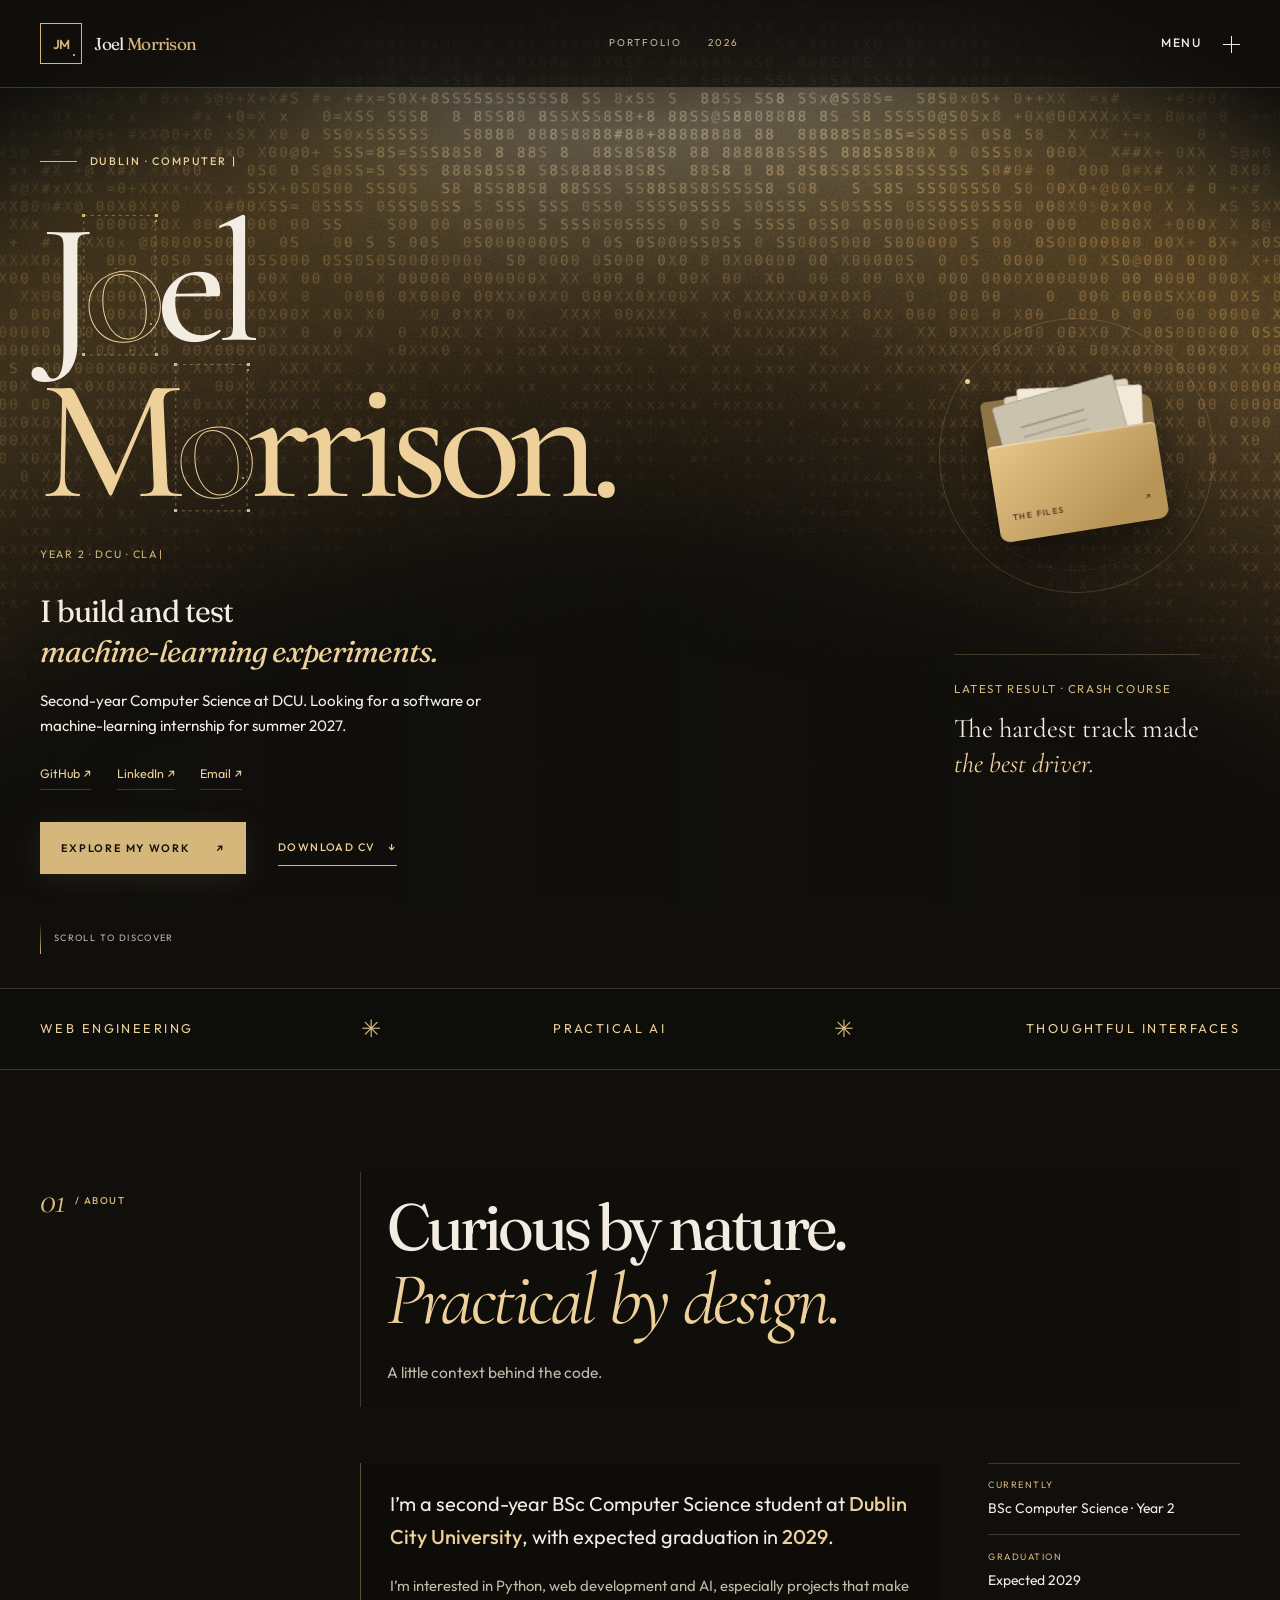
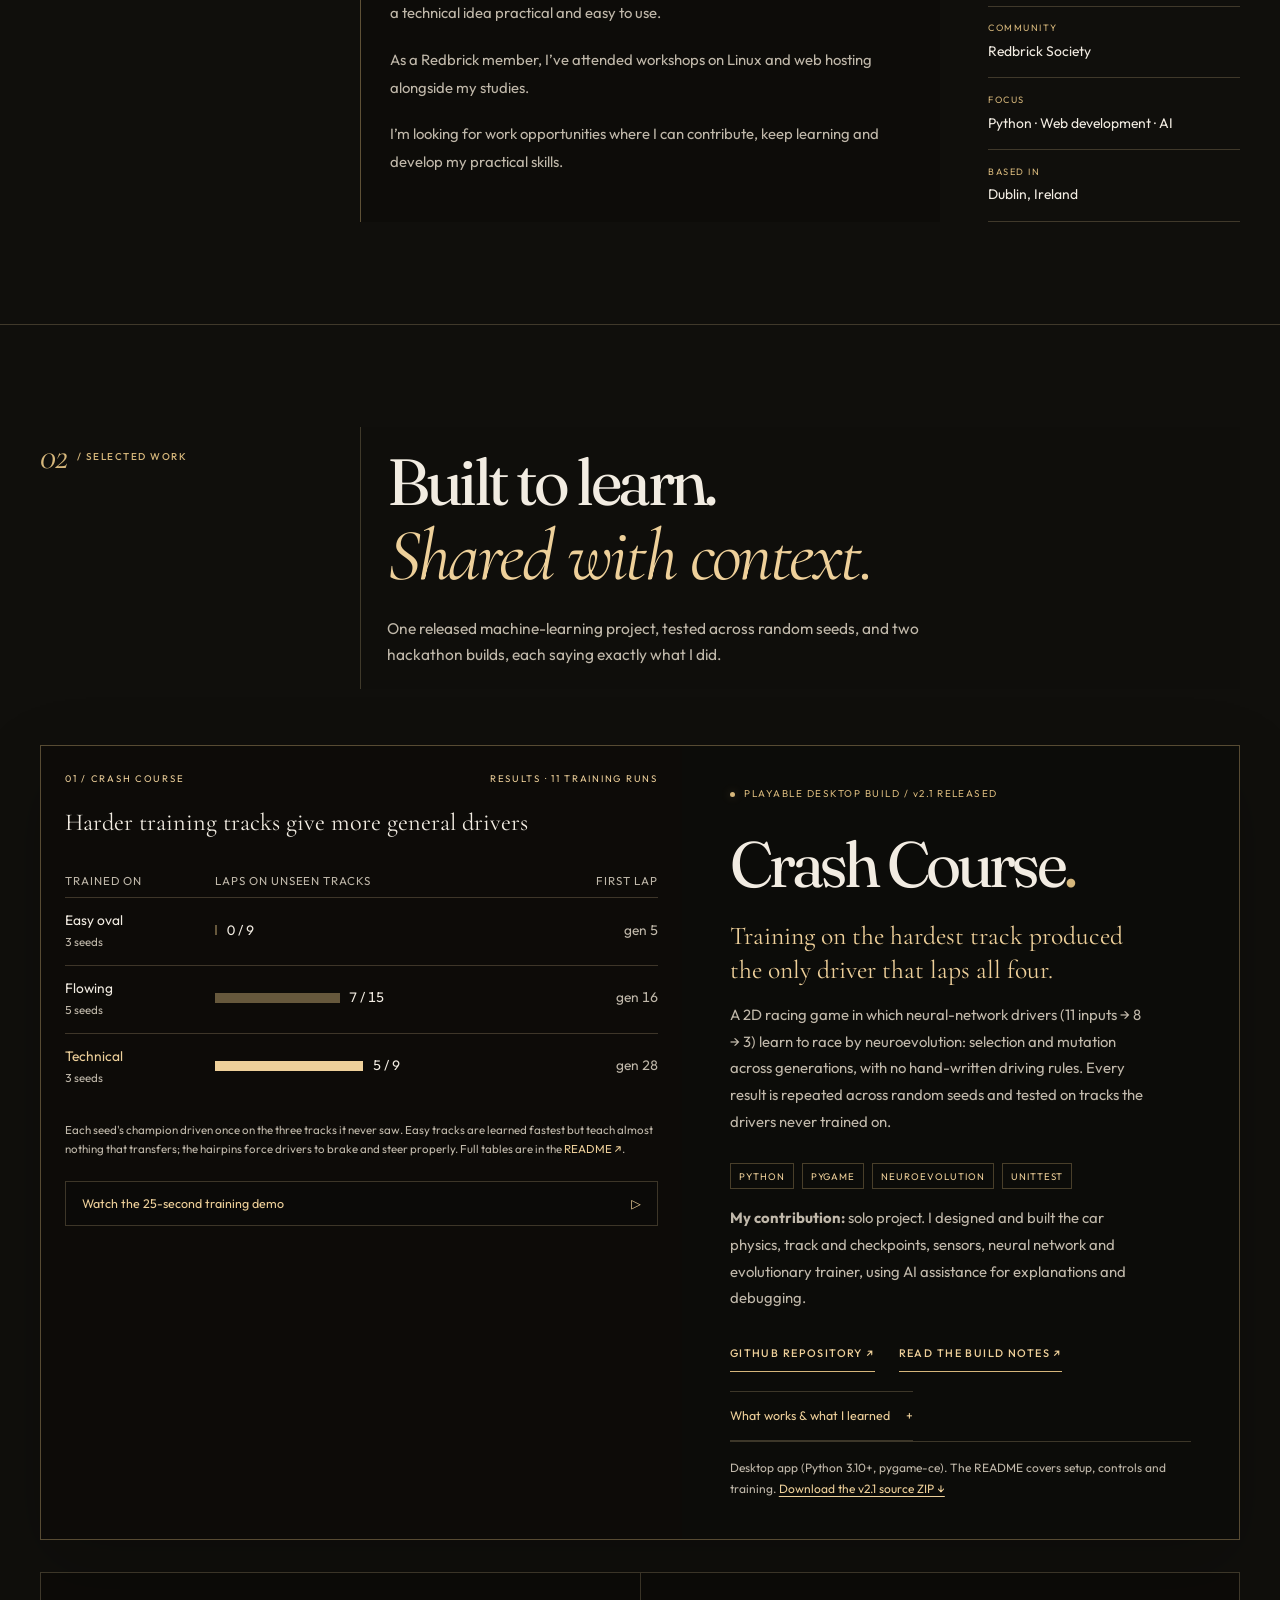
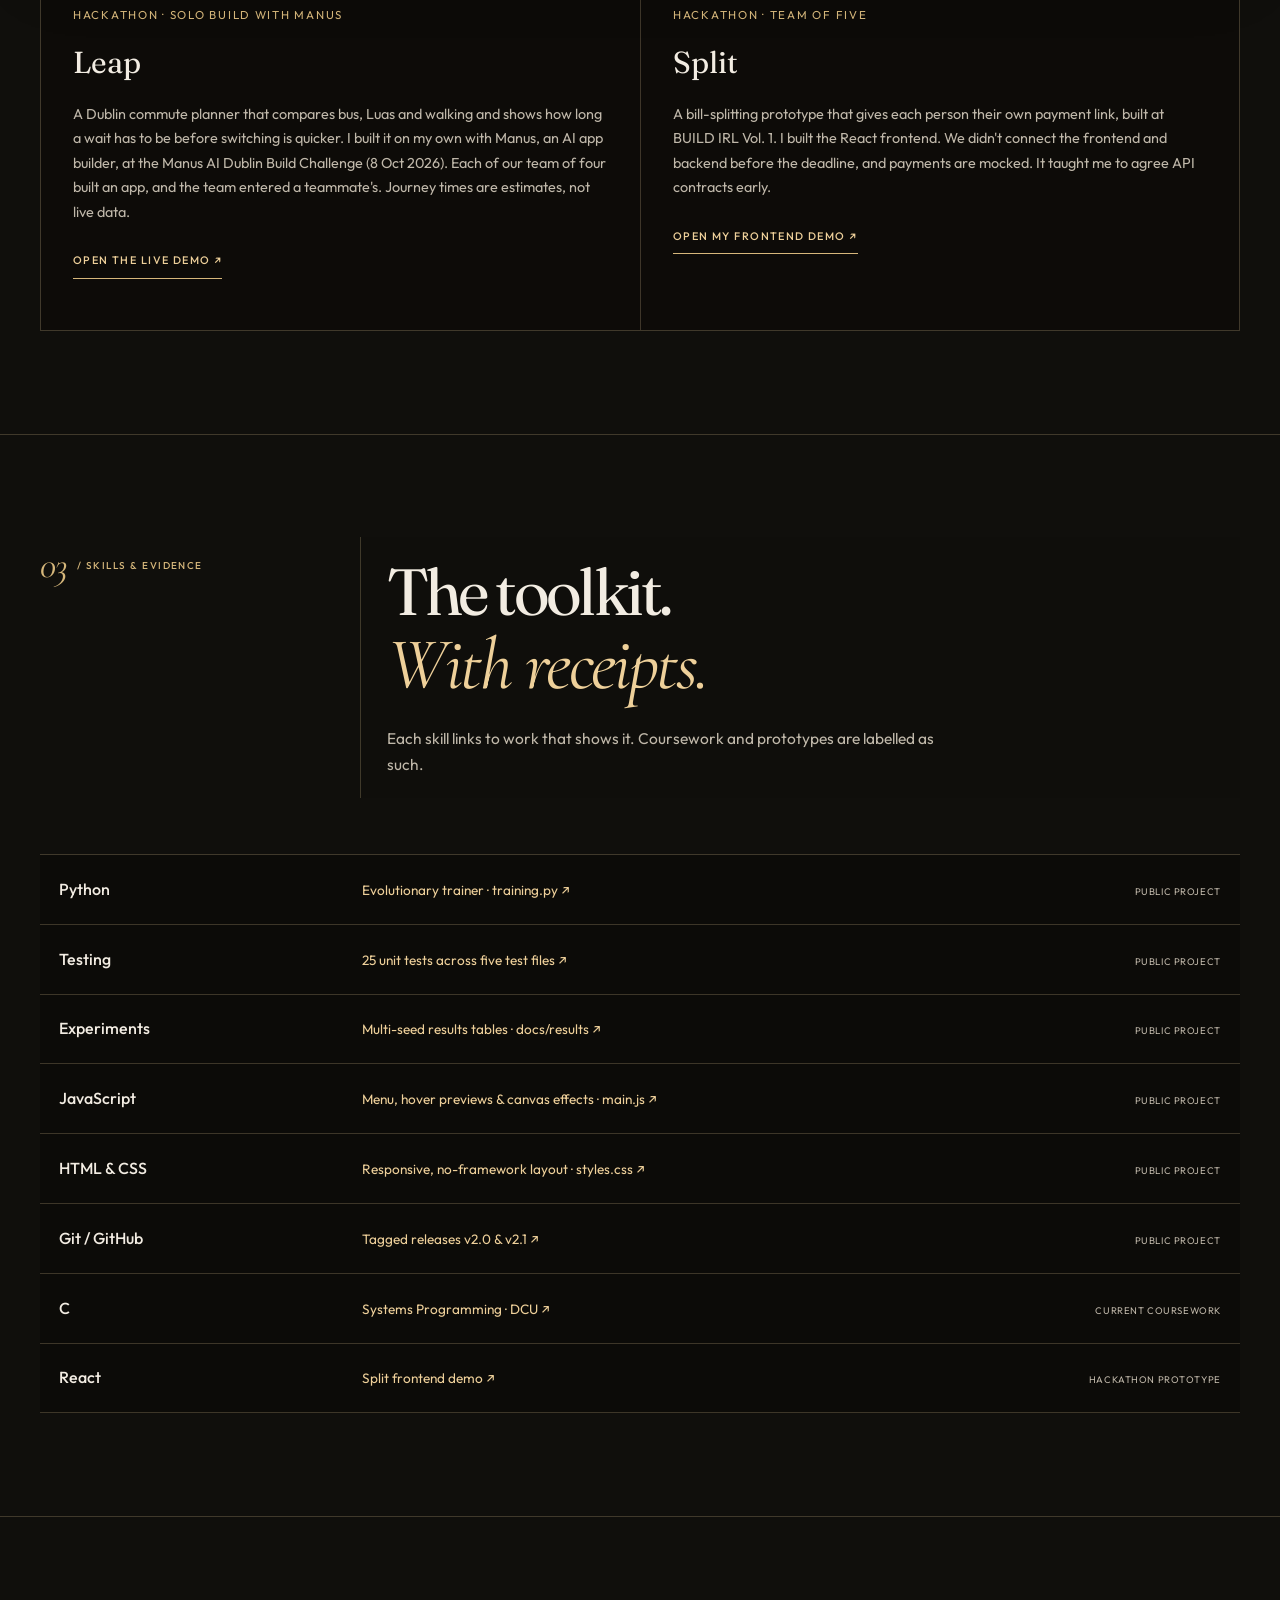
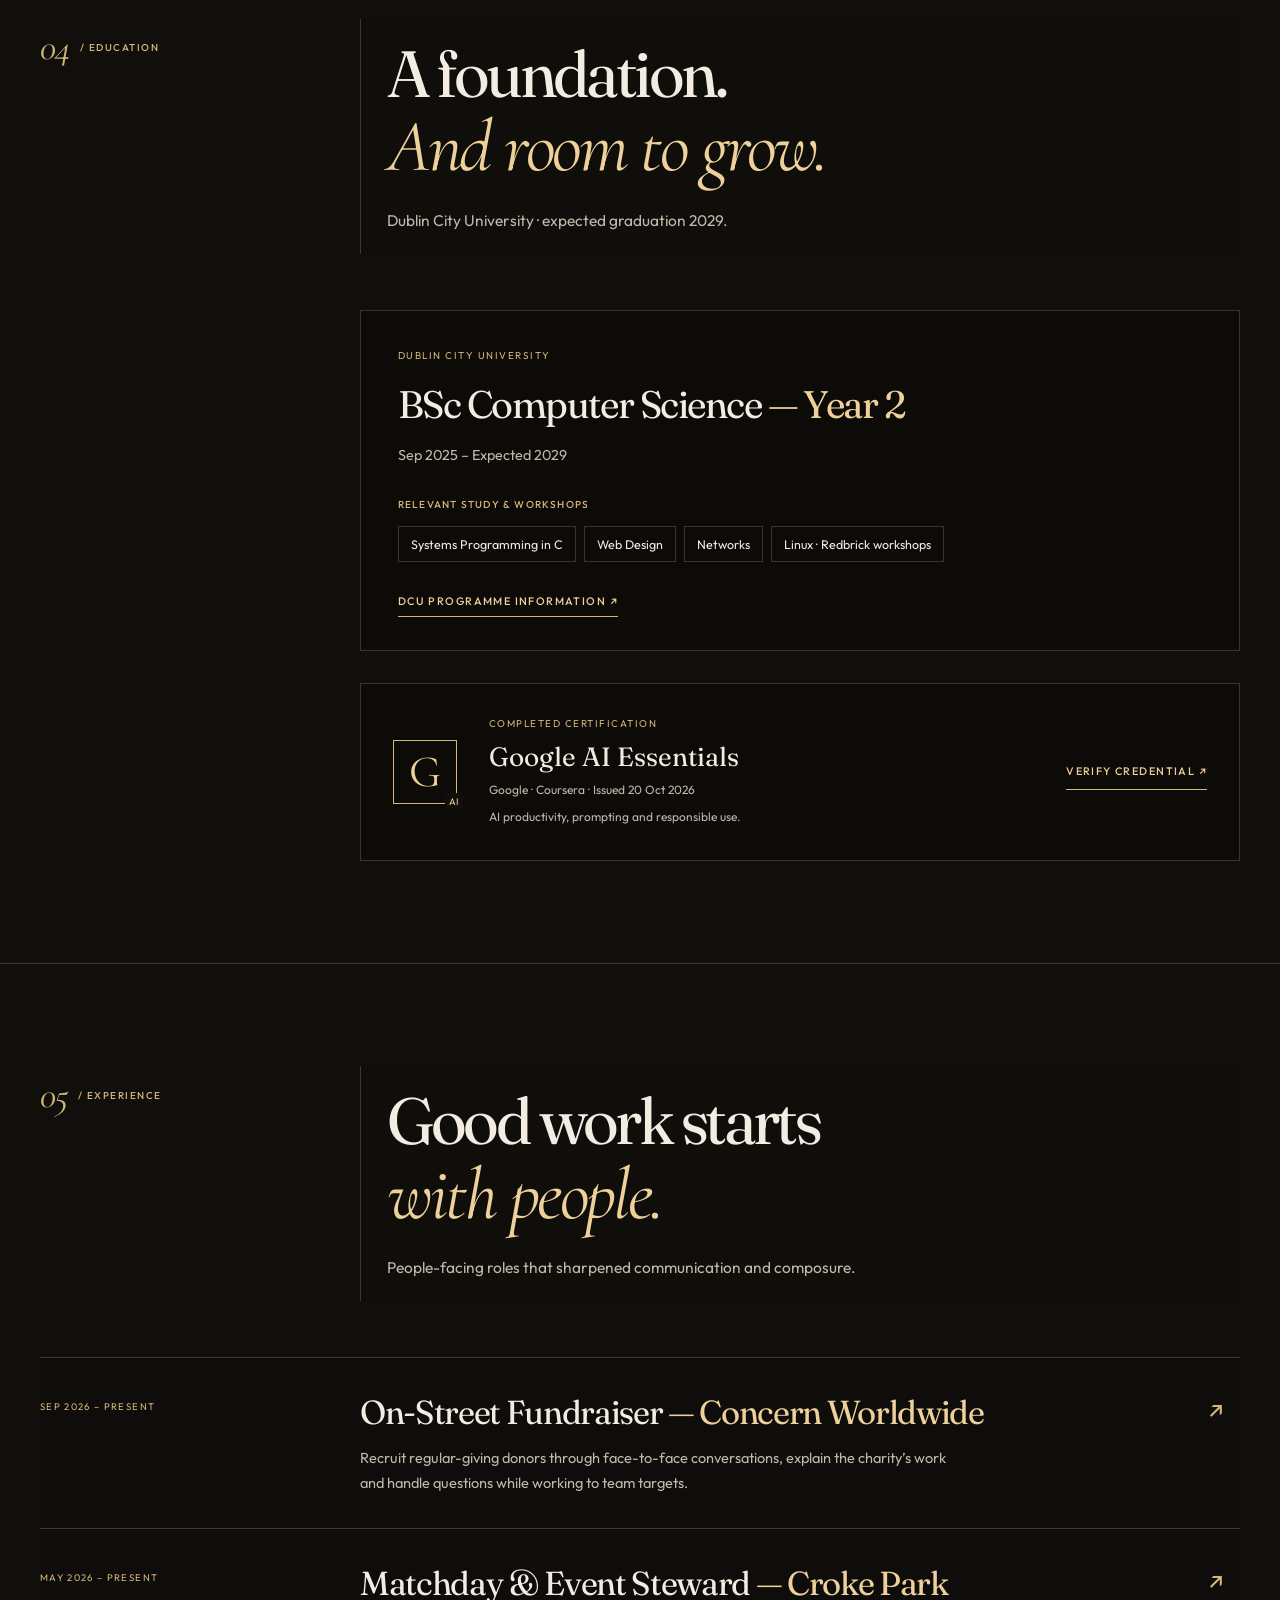
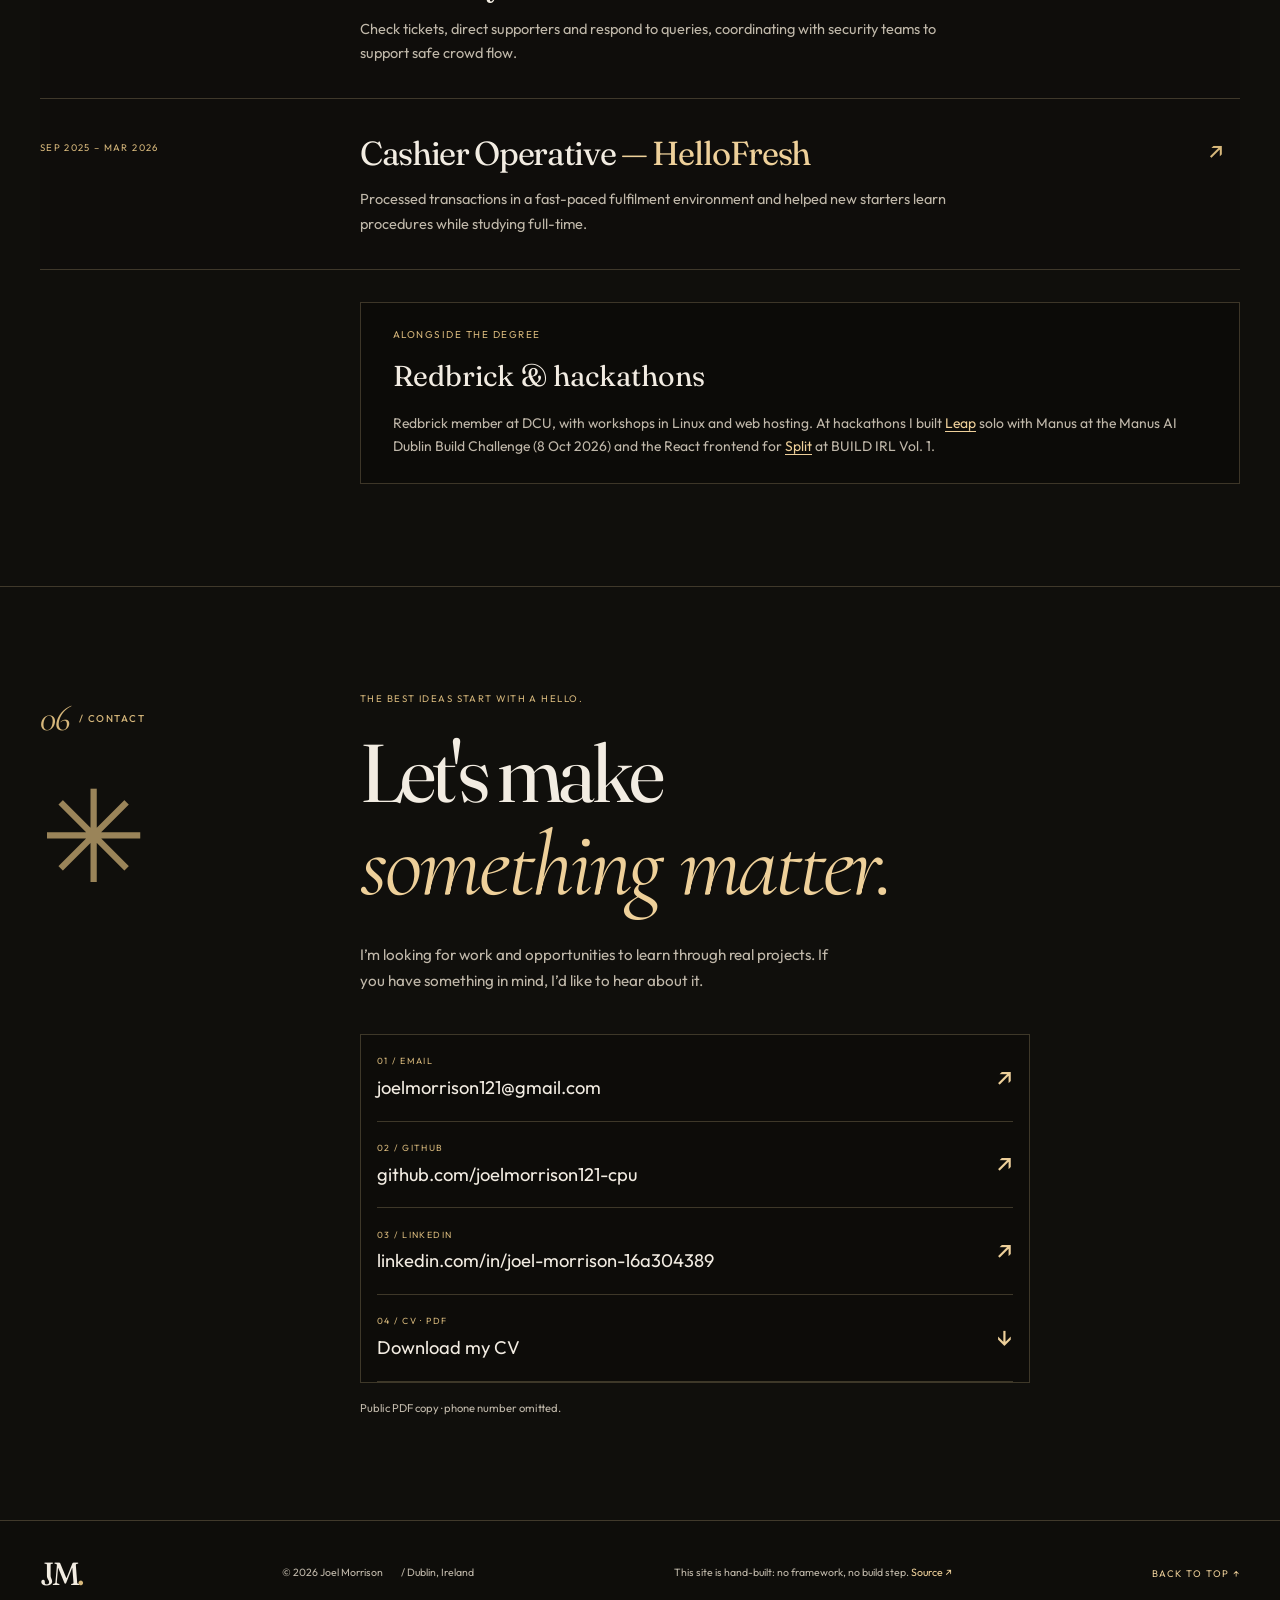
==== commit ea551042: "Lead with the Crash Course result, fix stale figures, clarify hackathon credit" ====
--- a/index.html
+++ b/index.html
@@ -4,11 +4,11 @@
   <meta charset="utf-8">
   <meta name="viewport" content="width=device-width, initial-scale=1">
   <meta name="theme-color" content="#100f0c">
-  <meta name="description" content="Joel Morrison is a DCU computer science student in his second year, graduating in 2029. Explore his web and AI projects, experience and verified Google AI Essentials credential.">
+  <meta name="description" content="Joel Morrison, second-year Computer Science student at DCU. I build and test machine-learning experiments in Python, such as Crash Course, where neural-network drivers learn to race by neuroevolution.">
   <link rel="canonical" href="https://joelmorrison121-cpu.github.io/">
   <meta property="og:type" content="website">
   <meta property="og:title" content="Joel Morrison — Computer Science Portfolio">
-  <meta property="og:description" content="Second-year DCU Computer Science student. Projects include Crash Course, a neuroevolution racing game in Python, and hackathon builds. Open to work.">
+  <meta property="og:description" content="Second-year DCU Computer Science student building and testing machine-learning experiments. Crash Course: training on the hardest track produced the only driver that laps all four.">
   <meta property="og:url" content="https://joelmorrison121-cpu.github.io/">
   <meta property="og:site_name" content="Joel Morrison">
   <meta property="og:image" content="https://joelmorrison121-cpu.github.io/og-image.png">
@@ -116,7 +116,6 @@
       <div class="hero-content">
         <div class="hero-topline">
           <p class="eyebrow"><span class="eyebrow-line" aria-hidden="true"></span><span class="type-slot" id="hero-type-kicker">Dublin · Software</span></p>
-          <span class="hero-coordinate">53.35° N / 6.26° W</span>
         </div>
         <div class="hero-layout">
           <div class="hero-main">
@@ -125,8 +124,8 @@
               <span class="hero-name-line last"><span class="name-fallback">Morrison<span class="name-period">.</span></span></span>
             </h1>
             <p class="hero-meta"><span class="type-slot" id="hero-type-meta">Year 2 · DCU · Class of 2029</span></p>
-            <p class="hero-subline">Curiosity into code.<br>Ideas into <em>useful things.</em></p>
-            <p class="hero-description">2nd-year CS student at DCU.</p>
+            <p class="hero-subline">I build and test<br><em>machine-learning experiments.</em></p>
+            <p class="hero-description">Second-year Computer Science at DCU. Looking for a software or machine-learning internship for summer 2027.</p>
             <nav class="hero-socials" aria-label="Connect with Joel">
               <a href="https://github.com/joelmorrison121-cpu" target="_blank" rel="noopener noreferrer">GitHub ↗</a>
               <a href="https://www.linkedin.com/in/joel-morrison-16a304389/" target="_blank" rel="noopener noreferrer">LinkedIn ↗</a>
@@ -141,7 +140,6 @@
             <div class="folder-scene">
               <span class="orbit orbit-one" aria-hidden="true"></span>
               <span class="orbit orbit-two" aria-hidden="true"></span>
-              <span class="folder-annotation" aria-hidden="true">JM / ARCHIVE<br>01 — IN PROGRESS</span>
               <details class="folder" id="project-folder">
                 <summary aria-label="Open portfolio folder">
                   <span class="folder-back" aria-hidden="true">
@@ -159,19 +157,16 @@
                   <a href="#contact">Get in touch ↗</a>
                 </div>
               </details>
-              <p class="folder-caption"><span aria-hidden="true">+</span> OPEN TO EXPLORE</p>
             </div>
-            <div class="hero-note">
-              <span class="note-index">OPEN TO WORK</span>
-              <p>Learning by building.<br><em>Ready to contribute.</em></p>
-            </div>
+            <a class="hero-note" href="#crash-course">
+              <span class="note-index">LATEST RESULT · CRASH COURSE</span>
+              <p>The hardest track made<br><em>the best driver.</em></p>
+            </a>
           </div>
         </div>
       </div>
       <div class="hero-bottomline">
         <a class="scroll-cue" href="#about"><span class="scroll-rule" aria-hidden="true"></span> Scroll to discover</a>
-        <span class="interaction-note">MOVE TO SCRAMBLE THE ASCII · CLICK TO SPARK</span>
-        <span class="edition-label">PERSONAL / 001</span>
       </div>
     </section>
 
@@ -207,86 +202,51 @@
       <div class="wrap">
         <div class="section-heading">
           <p class="section-index"><span>02</span> / SELECTED WORK</p>
-          <div><h2 id="projects-title">Built to learn.<br><em>Shared with context.</em></h2><p class="heading-intro">A released desktop game, this site and two hackathon prototypes, each labelled with its current status.</p></div>
+          <div><h2 id="projects-title">Built to learn.<br><em>Shared with context.</em></h2><p class="heading-intro">One released machine-learning project, tested across random seeds, and two hackathon builds, each saying exactly what I did.</p></div>
         </div>
         <article class="featured-project" id="crash-course" aria-labelledby="racer-title" data-border-glow>
-          <figure class="project-capture">
-            <div class="art-topline"><span>01 / CRASH COURSE</span><span>TRAINING DEMO</span></div>
-            <video controls preload="none" poster="ai-racer-demo-poster.jpg" width="1280" height="720" playsinline><source src="ai-racer-demo.mp4" type="video/mp4"><p><a href="ai-racer-demo.mp4">Download the AI Racer demo (MP4)</a></p></video>
-            <figcaption>Recorded from the trainer. Generation 1 crashes, generation 13 learns the first corner, generation 16 completes the first laps, and by generation 19, 20 of 30 drivers finish. 25 s, silent.</figcaption>
+          <figure class="project-capture results-capture">
+            <div class="art-topline"><span>01 / CRASH COURSE</span><span>RESULTS · 11 TRAINING RUNS</span></div>
+            <p class="results-title">Harder training tracks give more general drivers</p>
+            <div class="results-chart" role="table" aria-label="Laps completed on the three tracks each driver never trained on">
+              <div class="results-row results-head" role="row"><span role="columnheader">Trained on</span><span role="columnheader">Laps on unseen tracks</span><span role="columnheader">First lap</span></div>
+              <div class="results-row" role="row"><span role="cell">Easy oval <small>3 seeds</small></span><span role="cell" class="results-bar" style="--v:0"><b></b><em>0 / 9</em></span><span role="cell">gen 5</span></div>
+              <div class="results-row" role="row"><span role="cell">Flowing <small>5 seeds</small></span><span role="cell" class="results-bar" style="--v:.467"><b></b><em>7 / 15</em></span><span role="cell">gen 16</span></div>
+              <div class="results-row is-best" role="row"><span role="cell">Technical <small>3 seeds</small></span><span role="cell" class="results-bar" style="--v:.556"><b></b><em>5 / 9</em></span><span role="cell">gen 28</span></div>
+            </div>
+            <figcaption>Each seed's champion driven once on the three tracks it never saw. Easy tracks are learned fastest but teach almost nothing that transfers; the hairpins force drivers to brake and steer properly. Full tables are in the <a href="https://github.com/joelmorrison121-cpu/crash-course#results-at-a-glance" target="_blank" rel="noopener noreferrer">README ↗</a>.</figcaption>
+            <details class="demo-disclosure"><summary>Watch the 25-second training demo <span aria-hidden="true">▷</span></summary><video controls preload="none" poster="crash-course-demo-poster.jpg" width="1280" height="720" playsinline><source src="crash-course-demo.mp4" type="video/mp4"><p><a href="crash-course-demo.mp4">Download the Crash Course training demo (MP4)</a></p></video><p>Generation 1 crashes, generation 13 learns the first corner, generation 16 completes the first laps, and by generation 19, 20 of 30 drivers finish. Silent.</p></details>
           </figure>
           <div class="project-details">
             <p class="project-state"><span class="state-dot" aria-hidden="true"></span> PLAYABLE DESKTOP BUILD / v2.1 RELEASED</p>
             <h3 id="racer-title">Crash Course<span class="title-period">.</span></h3>
-            <p class="project-description">A 2D racing game in which neural-network drivers learn four circuits by neuroevolution, through selection and mutation across generations. Results are tested across five random seeds and on tracks the drivers never trained on.</p>
+            <p class="project-finding">Training on the hardest track produced the only driver that laps all four.</p>
+            <p class="project-description">A 2D racing game in which neural-network drivers (11 inputs → 8 → 3) learn to race by neuroevolution: selection and mutation across generations, with no hand-written driving rules. Every result is repeated across random seeds and tested on tracks the drivers never trained on.</p>
             <ul class="tag-list" aria-label="Project stack"><li>Python</li><li>Pygame</li><li>Neuroevolution</li><li>unittest</li></ul>
             <p class="project-description"><strong>My contribution:</strong> solo project. I designed and built the car physics, track and checkpoints, sensors, neural network and evolutionary trainer, using AI assistance for explanations and debugging.</p>
             <div class="project-links"><a class="text-link" href="https://github.com/joelmorrison121-cpu/crash-course" target="_blank" rel="noopener noreferrer">GitHub repository ↗</a><a class="text-link" href="crash-course.html">Read the build notes ↗</a></div>
             <details class="evidence-disclosure">
               <summary>What works &amp; what I learned <span aria-hidden="true">+</span></summary>
-              <p><strong>Works:</strong> four tracks, including curved ones built from a centre-line path, plus checkpoints at any angle, a lap-time reward, save/resume and live progress graphs. On the flowing track all five seeds learned a lap, at generation 15.8 ± 3.1. Champions transfer to an unseen oval (5/5) but not yet to hairpins (0/5). Twenty unit tests pass.</p>
+              <p><strong>Works:</strong> four tracks, including curved ones built from a centre-line path, plus checkpoints at any angle, a lap-time reward, save/resume, live progress graphs, a start menu and a race-the-champion mode. All 3 technical-track seeds learned a lap (first at generation 28 ± 9), and one of them laps all four tracks. Drivers trained on the flowing track never managed the hairpins (0/5). 25 unit tests pass.</p>
+              <p><strong>Didn't work yet:</strong> a look-ahead input meant to help on hairpins was inconclusive over 3 seeds, so it stays optional until I've run more.</p>
               <p><strong>Learned:</strong> fixed-timestep simulation, ray-cast sensors and fitness design. I also learned to inspect a network's inputs and outputs before assuming the physics is broken. One early AI pressed the accelerator and the brake at the same time.</p>
             </details>
             <p class="project-note">Desktop app (Python 3.10+, pygame-ce). The README covers setup, controls and training. <a href="crash-course-source.zip" download>Download the v2.1 source ZIP ↓</a></p>
           </div>
         </article>
 
-        <article class="featured-project portfolio-project" id="portfolio-project" aria-labelledby="portfolio-title">
-          <figure class="project-capture">
-            <div class="art-topline"><span>02 / PERSONAL PORTFOLIO</span><span>LIVE SITE</span></div>
-            <a href="https://joelmorrison121-cpu.github.io/" target="_blank" rel="noopener noreferrer"><img src="portfolio-live.webp" width="1280" height="800" loading="lazy" alt="The portfolio homepage: large serif name, gold folder illustration and ASCII gradient background."></a>
-            <figcaption>The site you're on. Hand-written HTML, CSS and JavaScript, hosted on GitHub Pages.</figcaption>
-          </figure>
-          <div class="project-details">
-            <p class="project-state"><span class="state-dot" aria-hidden="true"></span> RELEASED / CONTINUOUSLY IMPROVING</p>
-            <h3 id="portfolio-title">This portfolio<span class="title-period">.</span></h3>
-            <p class="project-description">A responsive, hand-editable portfolio with a WebGL ASCII background, keyboard-friendly navigation and support for reduced motion.</p>
-            <ul class="tag-list" aria-label="Project stack"><li>HTML</li><li>CSS</li><li>JavaScript</li><li>WebGL</li><li>Git / GitHub</li></ul>
-            <p class="project-description"><strong>My contribution:</strong> solo project. I chose the design direction, wrote and edited the content, and handle publishing and version control through GitHub.</p>
-            <div class="project-links">
-              <a class="text-link" href="https://github.com/joelmorrison121-cpu/joelmorrison121-cpu.github.io" target="_blank" rel="noopener noreferrer">Source repository ↗</a>
-            </div>
-            <details class="evidence-disclosure">
-              <summary>What works &amp; what I learned <span aria-hidden="true">+</span></summary>
-              <p><strong>Works:</strong> the layout works from phone to desktop without sideways scrolling. The menu and links work without JavaScript, and the animation pauses for reduced-motion users and in hidden tabs. Videos only download when you press play.</p>
-              <p><strong>Learned:</strong> semantic HTML and accessibility basics, responsive CSS, WebGL fallbacks, and keeping a static site tidy in Git.</p>
-            </details>
-            <details class="demo-disclosure"><summary>Watch the short walkthrough <span aria-hidden="true">▷</span></summary><video controls preload="none" poster="portfolio-live.webp" width="1280" height="800" playsinline><source src="portfolio-demo.mp4" type="video/mp4"><p><a href="portfolio-demo.mp4">Download the portfolio walkthrough</a></p></video><p>Silent walkthrough of the hero, projects and menu.</p></details>
-          </div>
-        </article>
-
-        <div class="hackathon-projects">
+        <div class="hackathon-projects" id="hackathons">
           <article id="leap" aria-labelledby="leap-title">
-            <p class="project-state">03 / LIVE HACKATHON BUILD</p>
+            <p class="project-state">HACKATHON · SOLO BUILD WITH MANUS</p>
             <h3 id="leap-title">Leap</h3>
-            <p>A wait-or-switch commute planner for Dublin. It compares bus, Luas and walking door to door, including walks and waits, and shows the exact extra wait at which switching becomes quicker.</p>
-            <p class="project-event">Manus AI Dublin Build Challenge · <time datetime="2026-10-08">8 Oct 2026</time></p>
-            <ul class="tag-list" aria-label="Project details"><li>Web app</li><li>Built with Manus</li><li>No login</li></ul>
-            <figure class="hackathon-shot"><a href="https://commutecut-jcdm7heo.manus.space/" target="_blank" rel="noopener noreferrer"><img src="leap-live.webp" width="1280" height="672" loading="lazy" alt="Leap's planner: DCU Glasnevin to St Stephen's Green, with the verdict that the bus is still the best bet and switching only pays above 16 minutes of extra wait."></a><figcaption>Live planner · DCU Glasnevin → St Stephen’s Green.</figcaption></figure>
-            <div class="project-links"><a class="text-link" href="https://commutecut-jcdm7heo.manus.space/" target="_blank" rel="noopener noreferrer">Open live demo ↗</a></div>
-            <p class="project-description"><strong>My contribution:</strong> my own build. Our team of four each built a separate app, and the team then put forward one entry, a teammate's project called Kickstart, as its submission.</p>
-            <details class="evidence-disclosure">
-              <summary>What works &amp; what I learned <span aria-hidden="true">+</span></summary>
-              <p>It has 33 places across Dublin with estimated journeys between any two, editable time assumptions, and a break-even wait for switching. You can also set priorities (speed or less time outside), add an arrival deadline and share a comparison link. Try DCU Glasnevin → St Stephen’s Green and raise the extra wait to 20 minutes.</p>
-              <p>Journey times are illustrative estimates, not a live transport feed, and the app says so on the page. It has no live arrivals, weather or city-wide routing.</p>
-              <p><strong>Learned:</strong> building four prototypes in parallel and then letting the AI judge them broke our team’s indecision quickly. Taking Leap from first idea to a finished interface also taught me how to steer an AI agent through a whole build.</p>
-            </details>
+            <p>A Dublin commute planner that compares bus, Luas and walking and shows how long a wait has to be before switching is quicker. I built it on my own with Manus, an AI app builder, at the Manus AI Dublin Build Challenge (<time datetime="2026-10-08">8 Oct 2026</time>). Each of our team of four built an app, and the team entered a teammate's. Journey times are estimates, not live data.</p>
+            <div class="project-links"><a class="text-link" href="https://commutecut-jcdm7heo.manus.space/" target="_blank" rel="noopener noreferrer">Open the live demo ↗</a></div>
           </article>
           <article id="split" aria-labelledby="split-title">
-            <p class="project-state">04 / PROTOTYPE · HACKATHON</p>
+            <p class="project-state">HACKATHON · TEAM OF FIVE</p>
             <h3 id="split-title">Split</h3>
-            <p>A shared-bill prototype with per-person links and a tested Node.js backend.</p>
-            <p class="project-event">BUILD IRL Vol. 1 · Team hackathon build</p>
-            <ul class="tag-list" aria-label="Prototype stack"><li>Node.js</li><li>JavaScript</li><li>React frontend</li><li>Mock settlement</li></ul>
-            <div class="project-links"><a class="text-link" href="https://splitpay-pzjgc2pw.manus.space" target="_blank" rel="noopener noreferrer">Frontend demo ↗</a><a class="text-link" href="https://github.com/joelmorrison121-cpu/SolanaHackathon26" target="_blank" rel="noopener noreferrer">Backend repository ↗</a></div>
-            <p class="project-description"><strong>My contribution:</strong> I was responsible for the React frontend; the live demo is linked above.</p>
-            <details class="evidence-disclosure">
-              <summary>What works &amp; what I learned <span aria-hidden="true">+</span></summary>
-              <p>The backend creates bills, issues unique payer links, tracks payment state and handles duplicate, invalid or expired requests. Its ten automated tests pass locally using mock settlement.</p>
-              <p>Frontend and backend both existed, but we did not connect them into one reliable payment journey. Embedded wallets, live on-chain payments and persistent storage were not implemented.</p>
-              <p>Working in a five-person team under a short deadline taught me to agree API contracts early, cut scope deliberately and leave time for integration.</p>
-            </details>
-            <p class="evidence-note">Hackathon prototype, not a production payments service. The frontend and backend were not joined up before the deadline, data is held in memory, and settlement is mocked.</p>
+            <p>A bill-splitting prototype that gives each person their own payment link, built at BUILD IRL Vol. 1. I built the React frontend. We didn't connect the frontend and backend before the deadline, and payments are mocked. It taught me to agree API contracts early.</p>
+            <div class="project-links"><a class="text-link" href="https://splitpay-pzjgc2pw.manus.space" target="_blank" rel="noopener noreferrer">Open my frontend demo ↗</a></div>
           </article>
         </div>
       </div>
@@ -299,11 +259,12 @@
           <div><h2 id="skills-title">The toolkit.<br><em>With receipts.</em></h2><p class="heading-intro">Each skill links to work that shows it. Coursework and prototypes are labelled as such.</p></div>
         </div>
         <ul class="skill-evidence">
-          <li><strong>HTML</strong><a href="#portfolio-project">Semantic content in this portfolio ↗</a><span>Public project</span></li>
-          <li><strong>CSS</strong><a href="#portfolio-project">Responsive layout &amp; staggered menu ↗</a><span>Public project</span></li>
-          <li><strong>JavaScript</strong><a href="#portfolio-project">Browser interactions &amp; canvas effects ↗</a><span>Public project</span></li>
-          <li><strong>Git / GitHub</strong><a href="https://github.com/joelmorrison121-cpu/joelmorrison121-cpu.github.io" target="_blank" rel="noopener noreferrer">Portfolio source &amp; version history ↗</a><span>Public project</span></li>
-          <li><strong>Python</strong><a href="https://github.com/joelmorrison121-cpu/crash-course" target="_blank" rel="noopener noreferrer">Crash Course source &amp; tests ↗</a><span>Public project</span></li>
+          <li><strong>Python</strong><a href="https://github.com/joelmorrison121-cpu/crash-course/blob/main/training.py" target="_blank" rel="noopener noreferrer">Evolutionary trainer · training.py ↗</a><span>Public project</span></li>
+          <li><strong>Testing</strong><a href="https://github.com/joelmorrison121-cpu/crash-course/blob/main/test_training.py" target="_blank" rel="noopener noreferrer">25 unit tests across five test files ↗</a><span>Public project</span></li>
+          <li><strong>Experiments</strong><a href="https://github.com/joelmorrison121-cpu/crash-course/tree/main/docs/results" target="_blank" rel="noopener noreferrer">Multi-seed results tables · docs/results ↗</a><span>Public project</span></li>
+          <li><strong>JavaScript</strong><a href="https://github.com/joelmorrison121-cpu/joelmorrison121-cpu.github.io/blob/main/main.js" target="_blank" rel="noopener noreferrer">Menu, hover previews &amp; canvas effects · main.js ↗</a><span>Public project</span></li>
+          <li><strong>HTML &amp; CSS</strong><a href="https://github.com/joelmorrison121-cpu/joelmorrison121-cpu.github.io/blob/main/styles.css" target="_blank" rel="noopener noreferrer">Responsive, no-framework layout · styles.css ↗</a><span>Public project</span></li>
+          <li><strong>Git / GitHub</strong><a href="https://github.com/joelmorrison121-cpu/crash-course/tags" target="_blank" rel="noopener noreferrer">Tagged releases v2.0 &amp; v2.1 ↗</a><span>Public project</span></li>
           <li><strong>C</strong><a href="#education">Systems Programming · DCU ↗</a><span>Current coursework</span></li>
           <li><strong>React</strong><a href="https://splitpay-pzjgc2pw.manus.space" target="_blank" rel="noopener noreferrer">Split frontend demo ↗</a><span>Hackathon prototype</span></li>
         </ul>
@@ -332,7 +293,7 @@
           <article class="experience-item"><span class="experience-type">MAY 2026 – PRESENT</span><div><h3>Matchday &amp; Event Steward <span>— Croke Park</span></h3><p>Check tickets, direct supporters and respond to queries, coordinating with security teams to support safe crowd flow.</p></div><span class="experience-arrow" aria-hidden="true">↗</span></article>
           <article class="experience-item"><span class="experience-type">SEP 2025 – MAR 2026</span><div><h3>Cashier Operative <span>— HelloFresh</span></h3><p>Processed transactions in a fast-paced fulfilment environment and helped new starters learn procedures while studying full-time.</p></div><span class="experience-arrow" aria-hidden="true">↗</span></article>
         </div>
-        <div class="activity-summary"><p class="project-state">ALONGSIDE THE DEGREE</p><h3>Redbrick &amp; hackathons</h3><p>Redbrick member at DCU, with workshops in Linux and web hosting. At hackathons I built <a href="#leap">Leap</a> at the Manus AI Dublin Build Challenge (8 Oct 2026) and worked on <a href="#split">Split</a> at BUILD IRL Vol. 1.</p></div>
+        <div class="activity-summary"><p class="project-state">ALONGSIDE THE DEGREE</p><h3>Redbrick &amp; hackathons</h3><p>Redbrick member at DCU, with workshops in Linux and web hosting. At hackathons I built <a href="#leap">Leap</a> solo with Manus at the Manus AI Dublin Build Challenge (8 Oct 2026) and the React frontend for <a href="#split">Split</a> at BUILD IRL Vol. 1.</p></div>
       </div>
     </section>
 
@@ -359,6 +320,7 @@
     <div class="wrap footer-inner">
       <a class="footer-brand" href="#top">JM<span>.</span></a>
       <p>© <span id="year">2026</span> Joel Morrison <span class="footer-location">/ Dublin, Ireland</span></p>
+      <p class="footer-build">This site is hand-built: no framework, no build step. <a href="https://github.com/joelmorrison121-cpu/joelmorrison121-cpu.github.io" target="_blank" rel="noopener noreferrer">Source ↗</a></p>
       <a href="#top" class="back-to-top">Back to top ↑</a>
     </div>
   </footer>
--- a/styles.css
+++ b/styles.css
@@ -508,3 +508,36 @@
   .sm-preview, .sm-preview-card, .sm-preview-card img { transition: none; }
   .sm-preview-card { transform: none; }
 }
+
+/* Hero: the note links to the Crash Course result. */
+a.hero-note { display: block; color: inherit; text-decoration: none; }
+a.hero-note:hover p, a.hero-note:focus-visible p { color: var(--brass-light); }
+.note-index { font-size: 0.72rem; letter-spacing: 0.14em; }
+
+/* Crash Course: lead with the result. */
+.project-finding { margin-top: 1rem; font: 400 clamp(1.35rem, 2vw, 1.75rem)/1.3 var(--font-display); color: var(--brass-light); text-wrap: balance; }
+.results-capture { justify-content: flex-start; }
+.results-title { font: 400 clamp(1.25rem, 1.9vw, 1.6rem)/1.25 var(--font-display); color: var(--ink); }
+.results-chart { display: grid; gap: 0.2rem; }
+.results-row { display: grid; grid-template-columns: 8.5rem 1fr 4.6rem; align-items: center; gap: 0.9rem; padding: 0.65rem 0; border-top: 1px solid var(--line); font-size: 0.86rem; font-variant-numeric: tabular-nums; }
+.results-row > span:last-child { text-align: right; color: var(--muted); }
+.results-row small { display: block; font-size: 0.72rem; color: var(--muted); }
+.results-head { border-top: 0; padding-bottom: 0.2rem; font-size: 0.72rem; letter-spacing: 0.08em; text-transform: uppercase; color: var(--muted); }
+.results-bar { position: relative; display: flex; align-items: center; gap: 0.6rem; }
+.results-bar b { display: block; height: 10px; width: calc(var(--v) * 75%); min-width: 2px; background: rgba(214, 183, 123, 0.45); }
+.results-bar em { font-style: normal; color: var(--ink); }
+.results-row.is-best .results-bar b { background: var(--brass-light); }
+.results-row.is-best > span:first-child { color: var(--brass-light); }
+.results-capture .demo-disclosure { margin: 0; }
+.results-capture figcaption a { color: var(--brass-light); }
+
+/* Hackathons: two short entries instead of full project cards. */
+.hackathon-projects h3 { font-size: 1.9rem; }
+.hackathon-projects .project-state { font-size: 0.72rem; }
+
+.footer-build { color: var(--muted); font-size: 0.8rem; }
+.footer-build a { color: var(--brass-light); }
+@media (max-width: 480px) {
+  .results-row { grid-template-columns: 6.5rem 1fr 4rem; gap: 0.6rem; font-size: 0.8rem; }
+}
+.footer-inner { flex-wrap: wrap; padding-block: 1rem; }
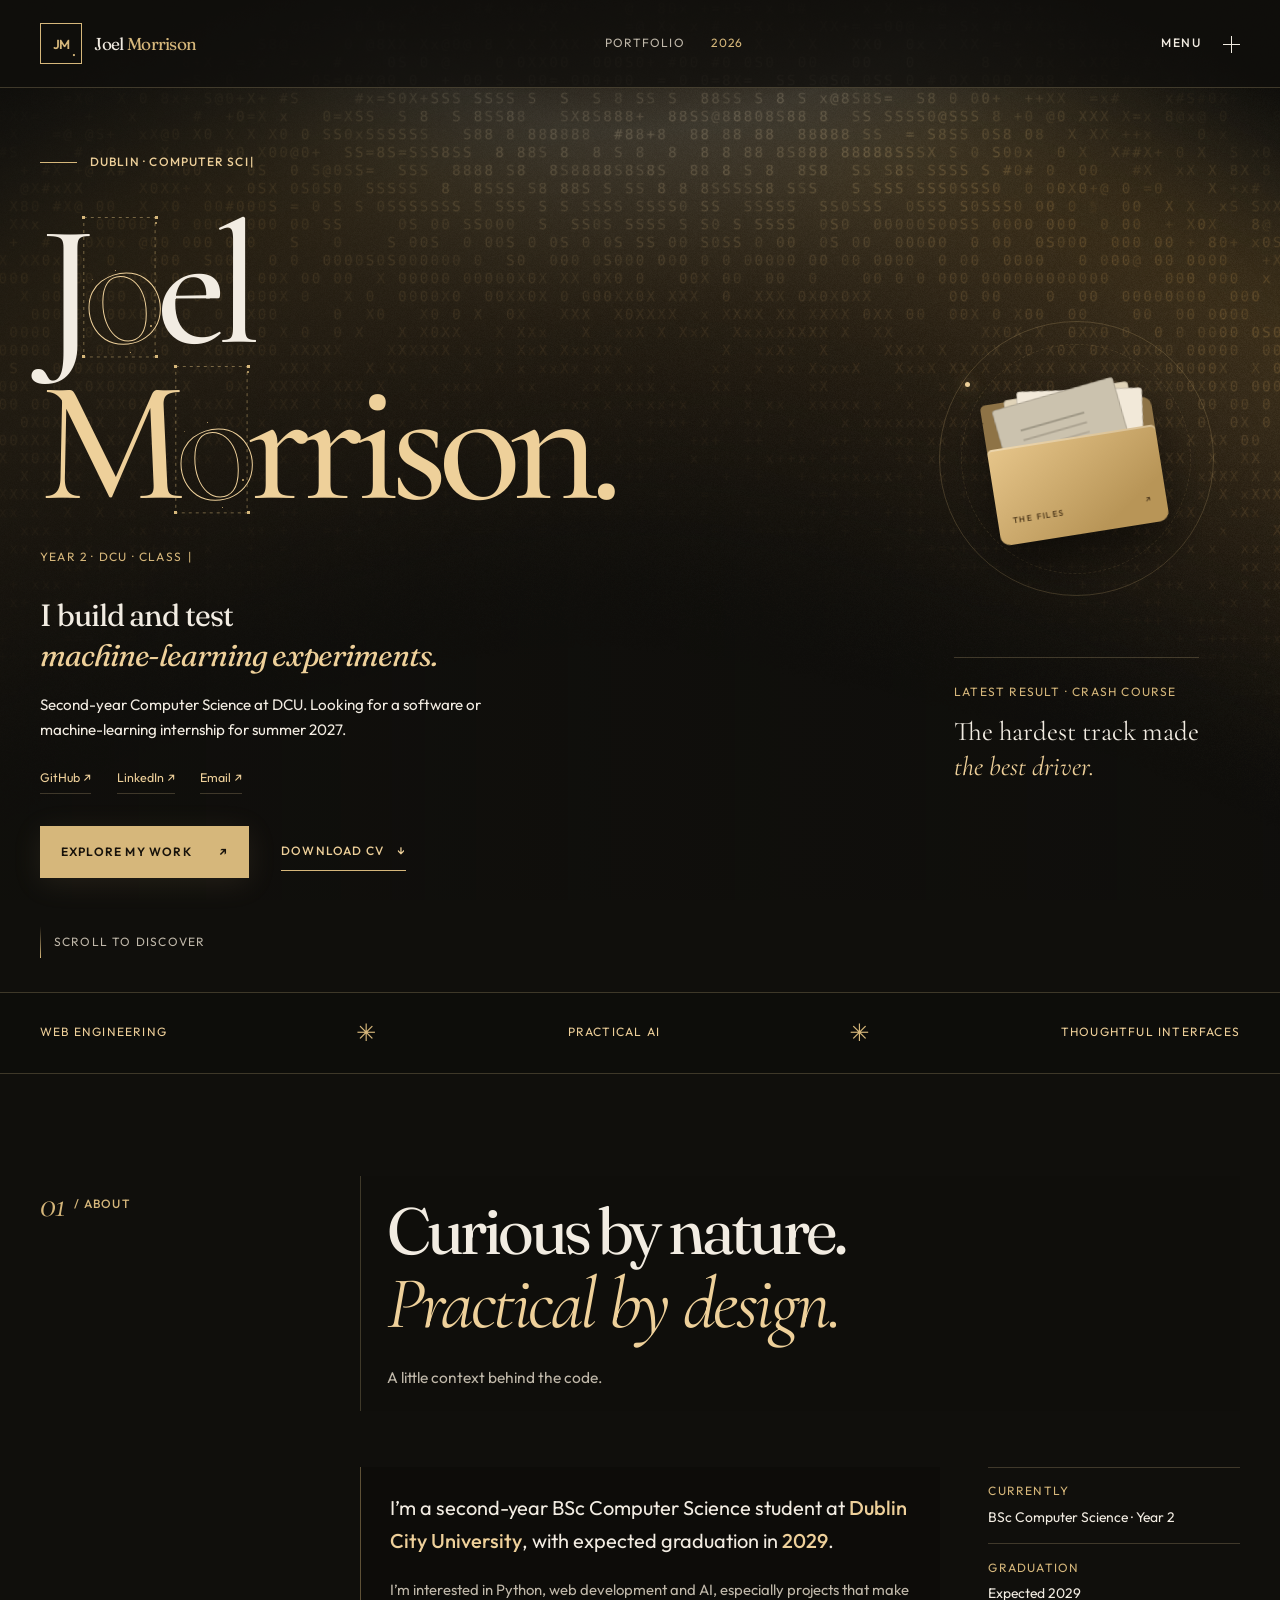
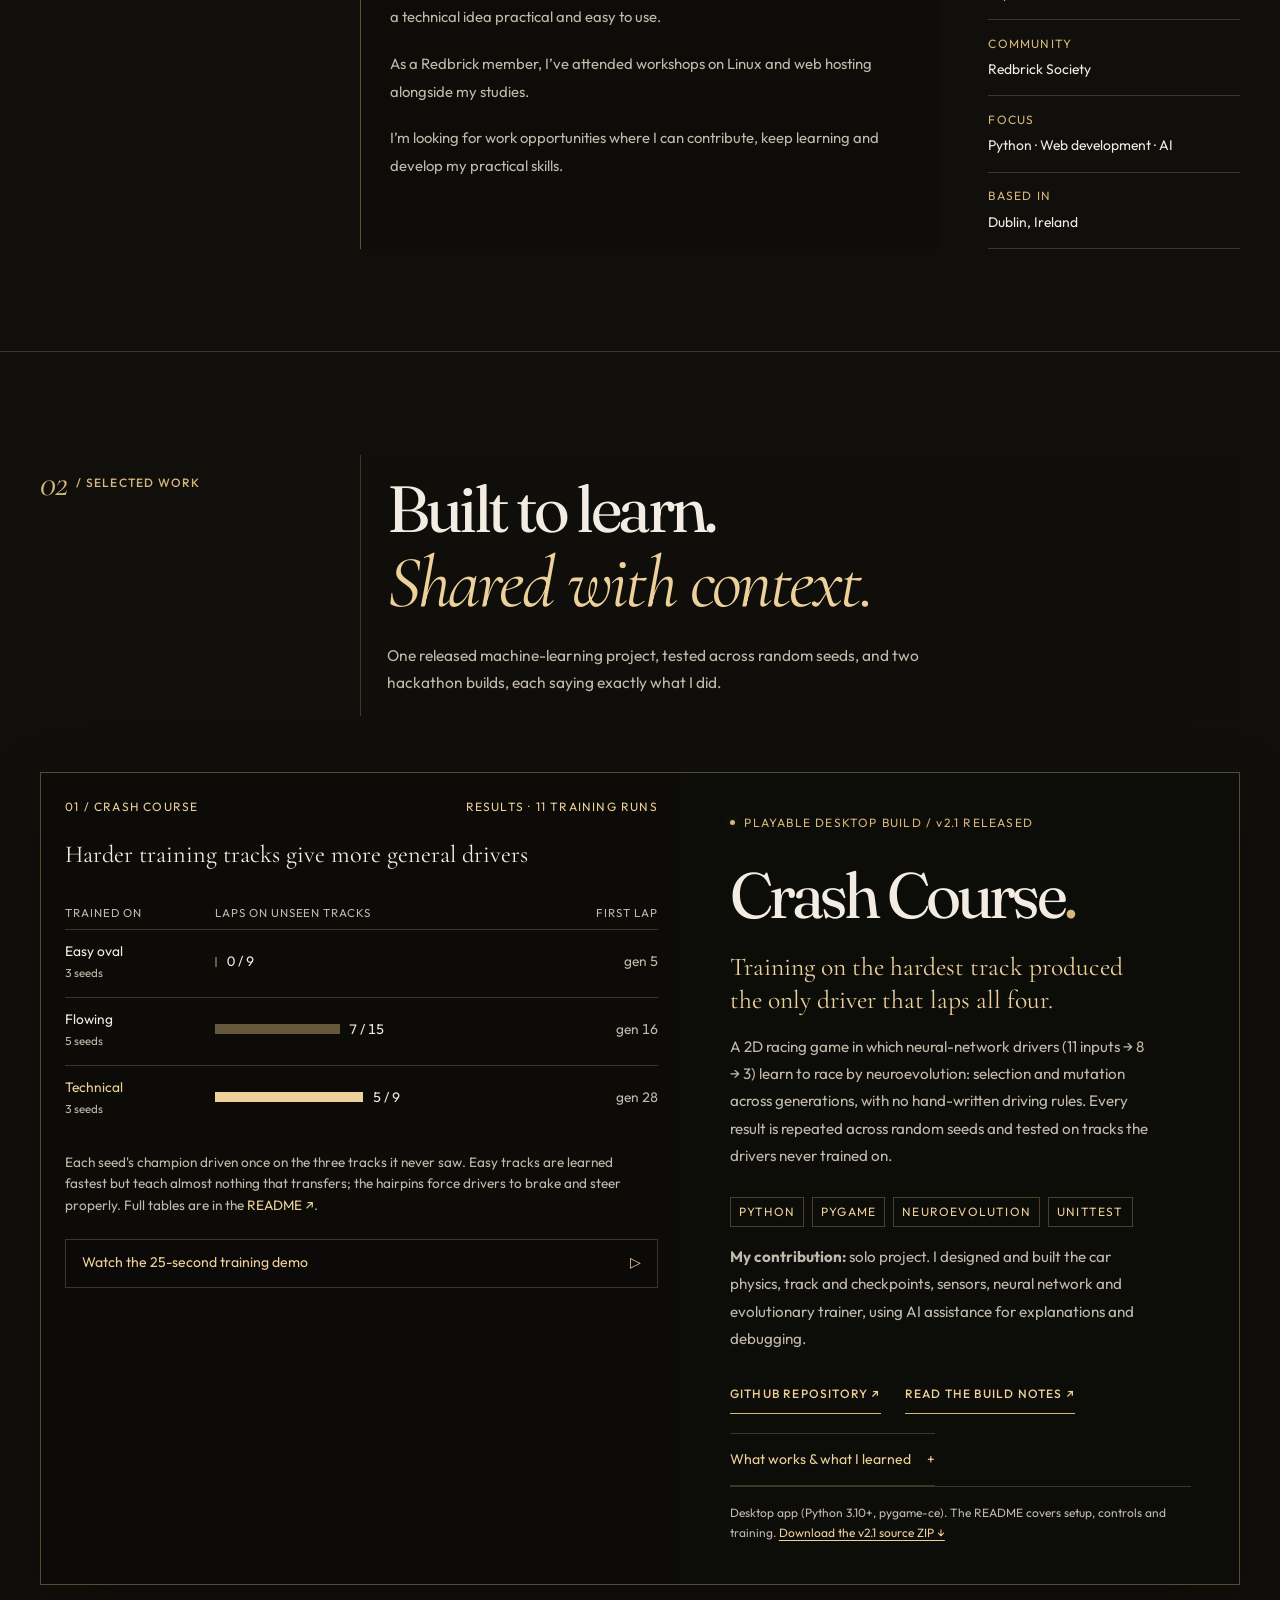
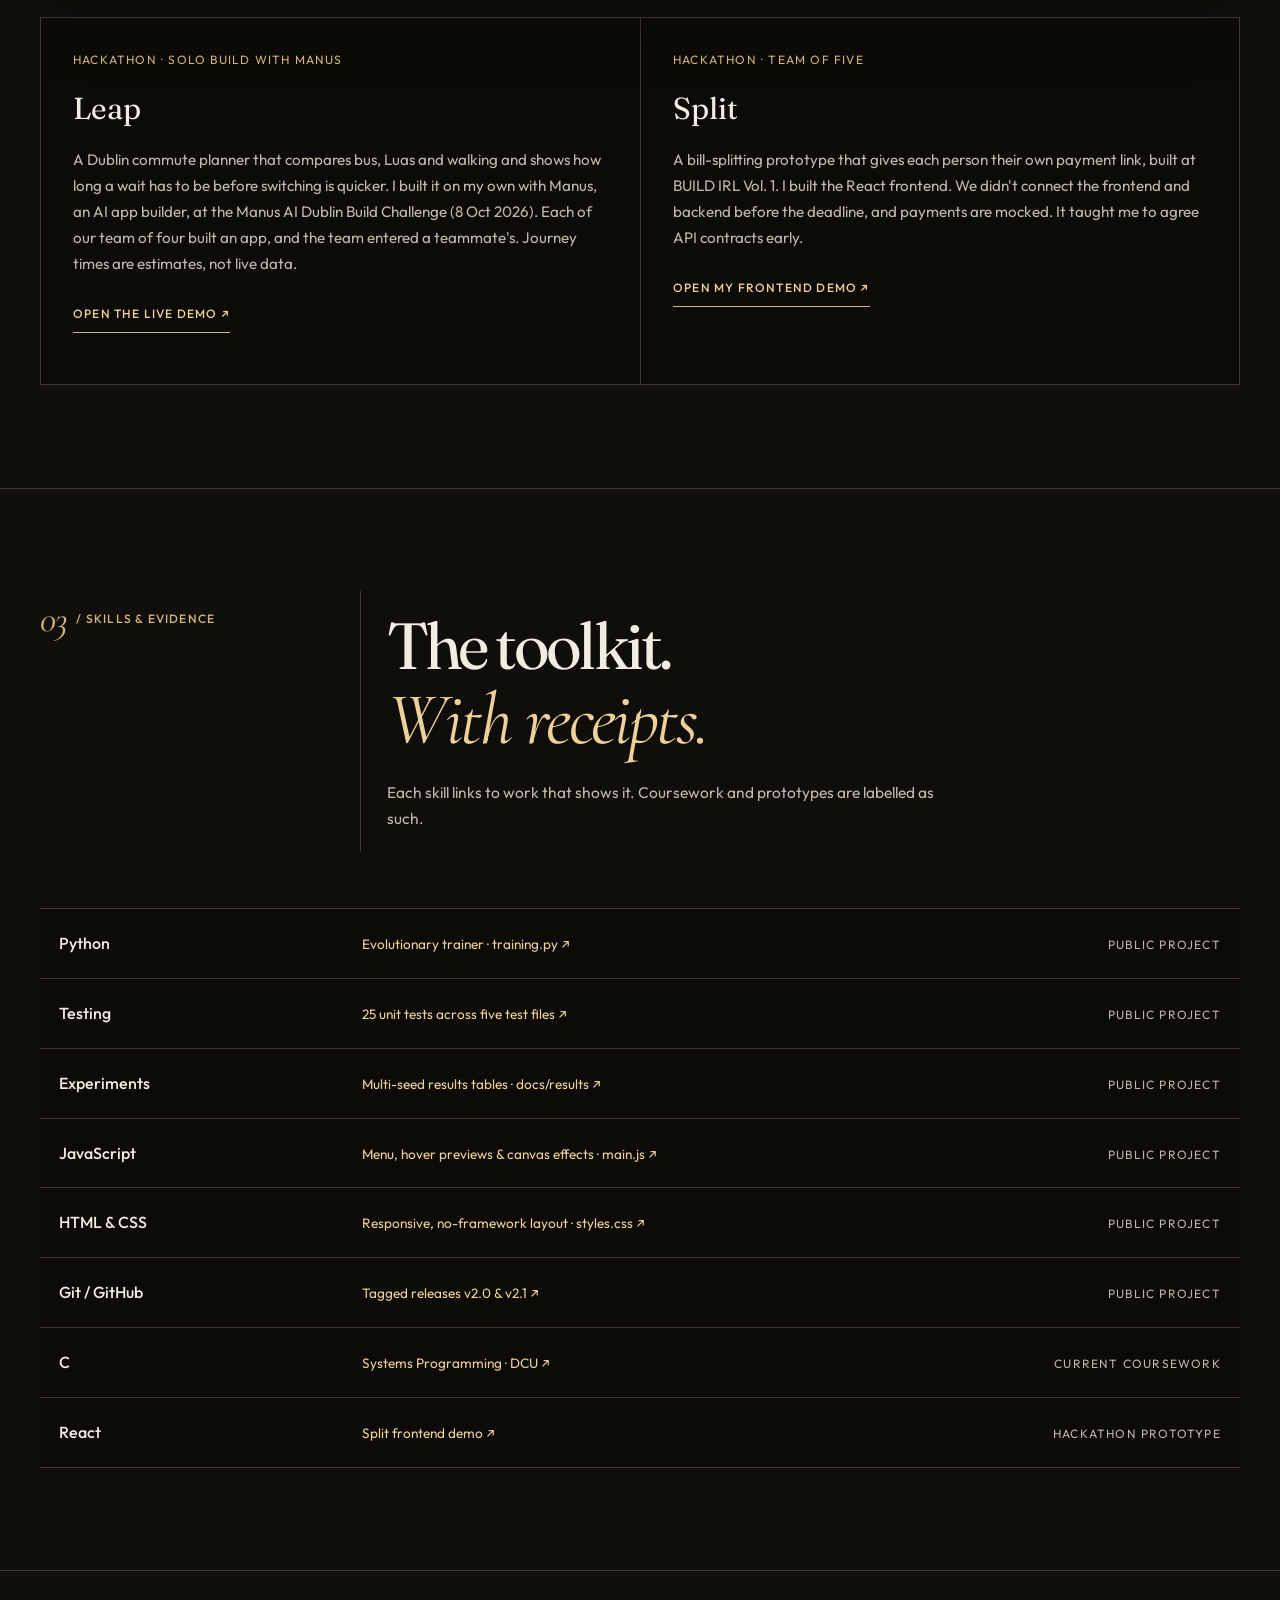
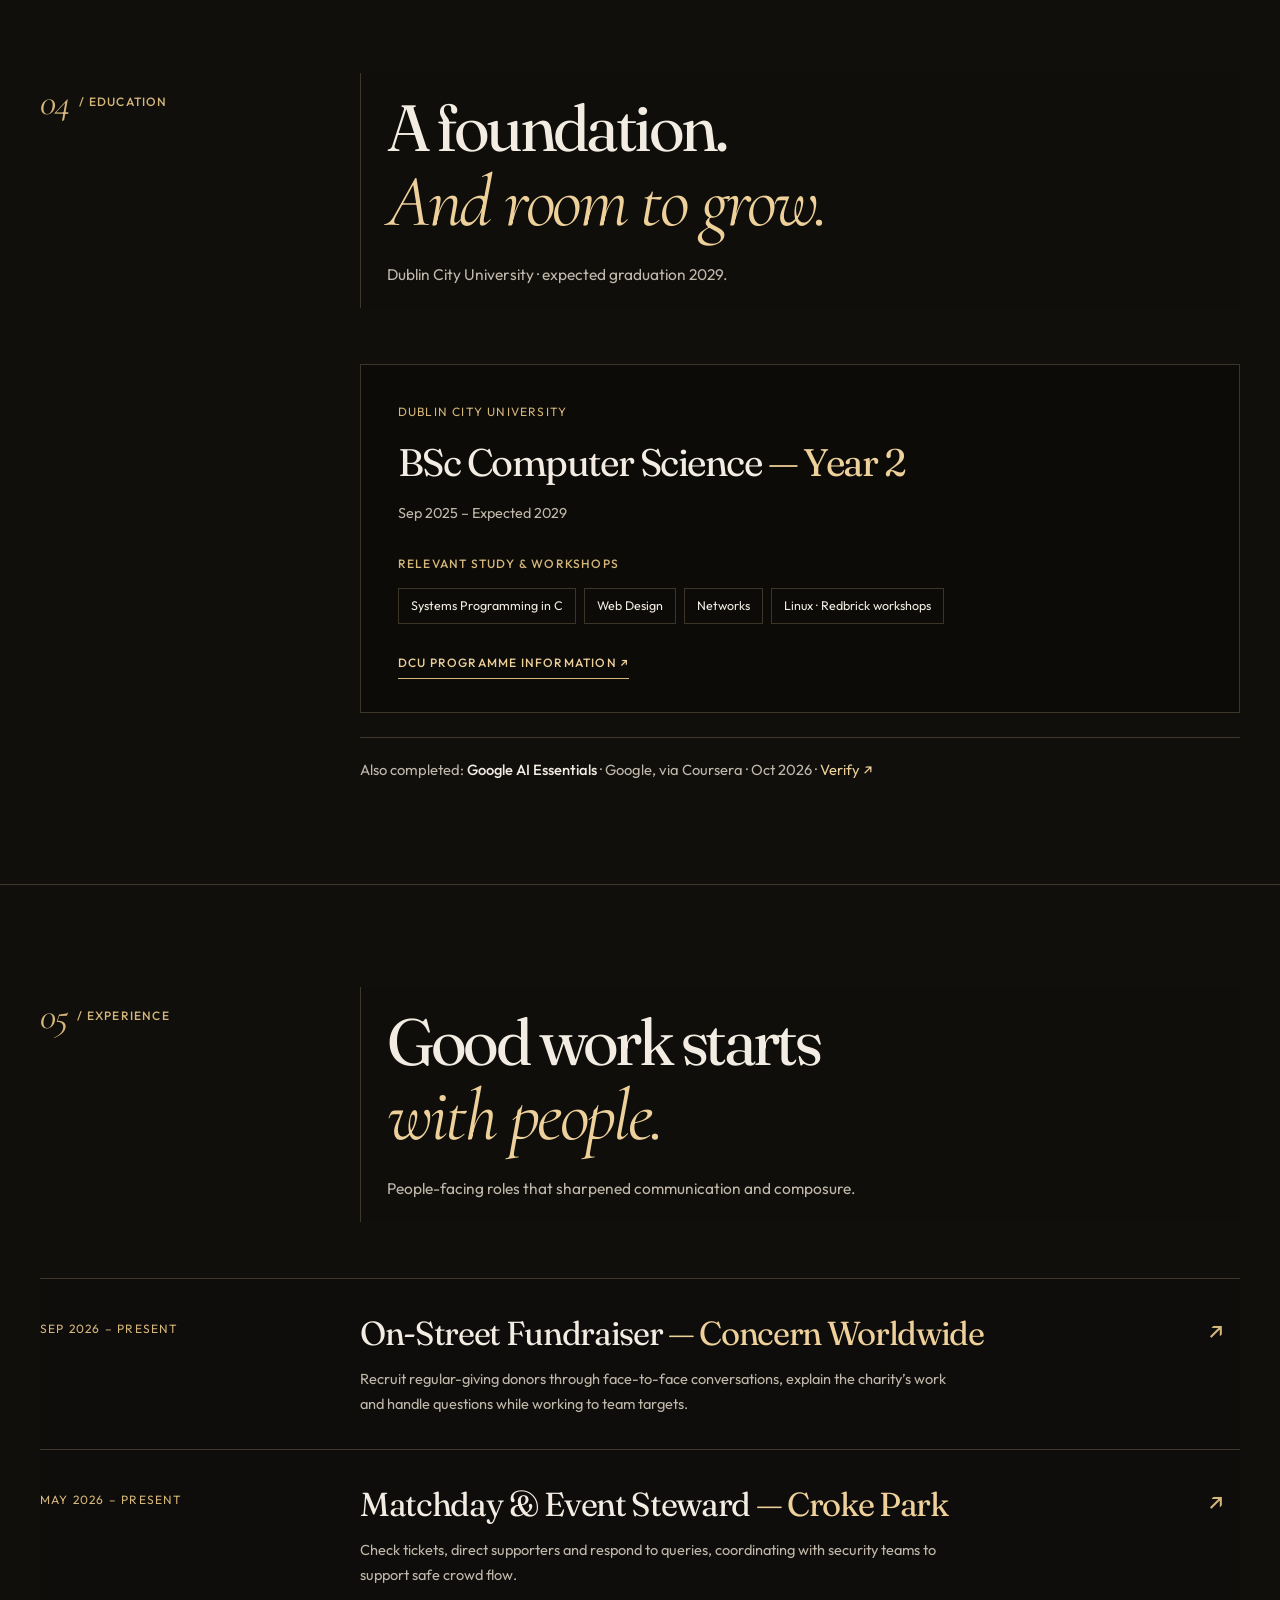
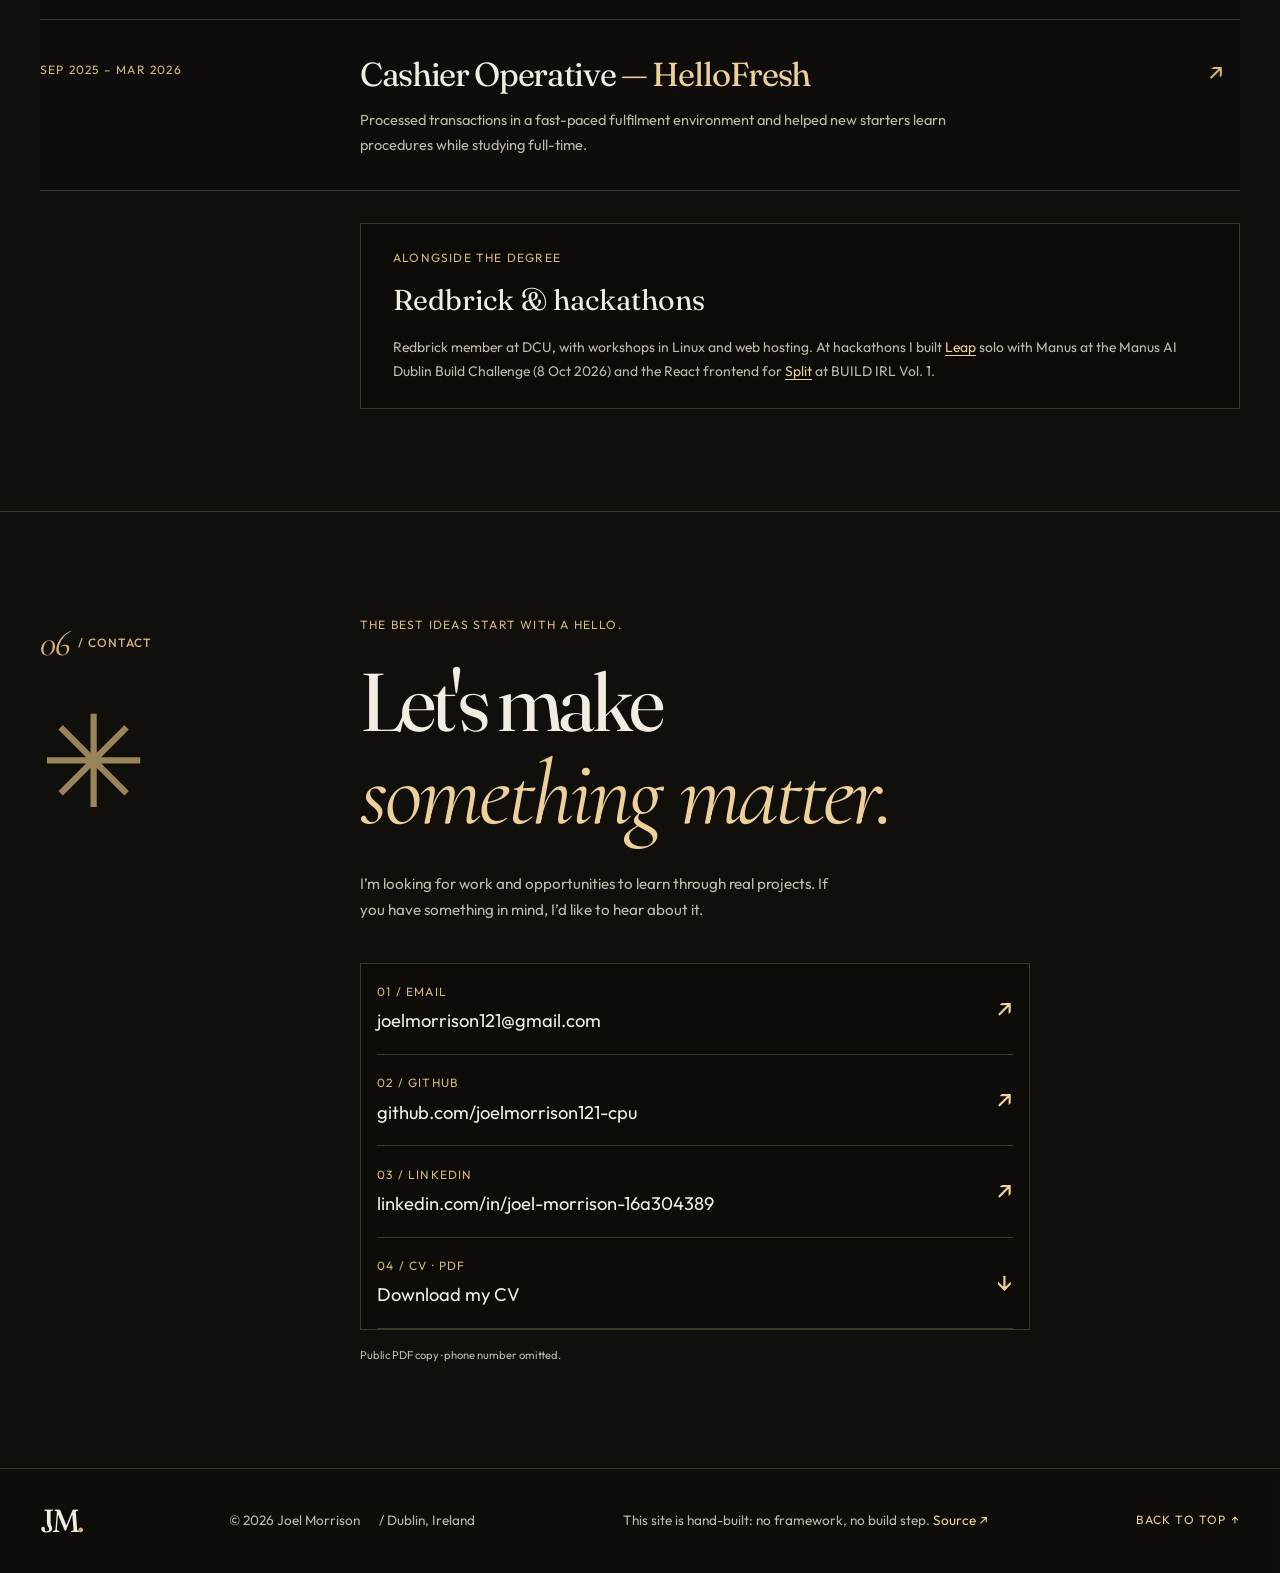
==== commit 8e81500e: "Readability pass, calmer ASCII background, certificate as one line" ====
--- a/index.html
+++ b/index.html
@@ -278,7 +278,7 @@
           <div><h2 id="education-title">A foundation.<br><em>And room to grow.</em></h2><p class="heading-intro">Dublin City University · expected graduation 2029.</p></div>
         </div>
                 <article class="education-record"><p class="project-state">DUBLIN CITY UNIVERSITY</p><h3>BSc Computer Science <span>— Year 2</span></h3><p><time datetime="2025-09">Sep 2025</time> – Expected <time datetime="2029">2029</time></p><h4>Relevant study &amp; workshops</h4><ul class="module-list"><li>Systems Programming in C</li><li>Web Design</li><li>Networks</li><li>Linux · Redbrick workshops</li></ul><a class="text-link" href="https://www.dcu.ie/courses/undergraduate/school-computing/computer-science" target="_blank" rel="noopener noreferrer">DCU programme information ↗</a></article>
-        <article class="certification" id="certifications"><div class="certification-mark" aria-hidden="true">G<span>AI</span></div><div><p class="project-state">COMPLETED CERTIFICATION</p><h3>Google AI Essentials</h3><p>Google · Coursera · Issued <time datetime="2026-10-20">20 Oct 2026</time></p><p>AI productivity, prompting and responsible use.</p></div><a class="text-link" href="https://coursera.org/verify/specialization/O750FQTM40TD" target="_blank" rel="noopener noreferrer">Verify credential ↗</a></article>
+        <p class="cert-line" id="certifications">Also completed: <strong>Google AI Essentials</strong> · Google, via Coursera · <time datetime="2026-10-20">Oct 2026</time> · <a href="https://coursera.org/verify/specialization/O750FQTM40TD" target="_blank" rel="noopener noreferrer">Verify ↗</a></p>
       </div>
     </section>
 
--- a/styles.css
+++ b/styles.css
@@ -541,3 +541,29 @@
   .results-row { grid-template-columns: 6.5rem 1fr 4rem; gap: 0.6rem; font-size: 0.8rem; }
 }
 .footer-inner { flex-wrap: wrap; padding-block: 1rem; }
+
+/* ---------------------------------------------------------------------------
+   Readability pass: no label below 12px, calmer letter-spacing, larger small
+   print, and a darker wash behind the hero text so the ASCII stays texture.
+   --------------------------------------------------------------------------- */
+#ascii-root::after { background: linear-gradient(90deg, rgba(16, 15, 12, 0.6) 0%, rgba(16, 15, 12, 0.3) 50%, rgba(16, 15, 12, 0.08) 100%); }
+
+.header-context, .sm-panel-number, .sm-socials-title, .eyebrow, .hero-meta, .button, .text-link,
+.note-index, .hero-note .note-index, .scroll-cue, .section-index, .facts dt, .art-topline, .art-bottomline,
+.project-state, .project-number, .tag-list li, .skill-index, .experience-type, .contact-kicker,
+.contact-methods small, .back-to-top, .skill-evidence li > span, .education-record h4,
+.hackathon-projects .project-state, .discipline-ribbon span {
+  font-size: 0.75rem;
+  letter-spacing: 0.1em;
+}
+.footer-inner p, .footer-build { font-size: 0.85rem; }
+.project-capture figcaption { font-size: 0.85rem; line-height: 1.6; }
+.demo-disclosure summary, .evidence-disclosure summary { font-size: 0.88rem; }
+.demo-disclosure p { font-size: 0.82rem; }
+.evidence-disclosure p { font-size: 0.9rem !important; line-height: 1.7; }
+.project-description, .hackathon-projects p:not(.project-state) { font-size: 0.95rem; }
+
+.cert-line { margin: 1.5rem 0 0 calc(24% + 2rem); padding-top: 1.2rem; border-top: 1px solid var(--line); color: var(--muted); font-size: 0.92rem; }
+.cert-line strong { color: var(--ink); font-weight: 500; }
+.cert-line a { color: var(--brass-light); }
+@media (max-width: 1050px) { .cert-line { margin-left: 0; } }
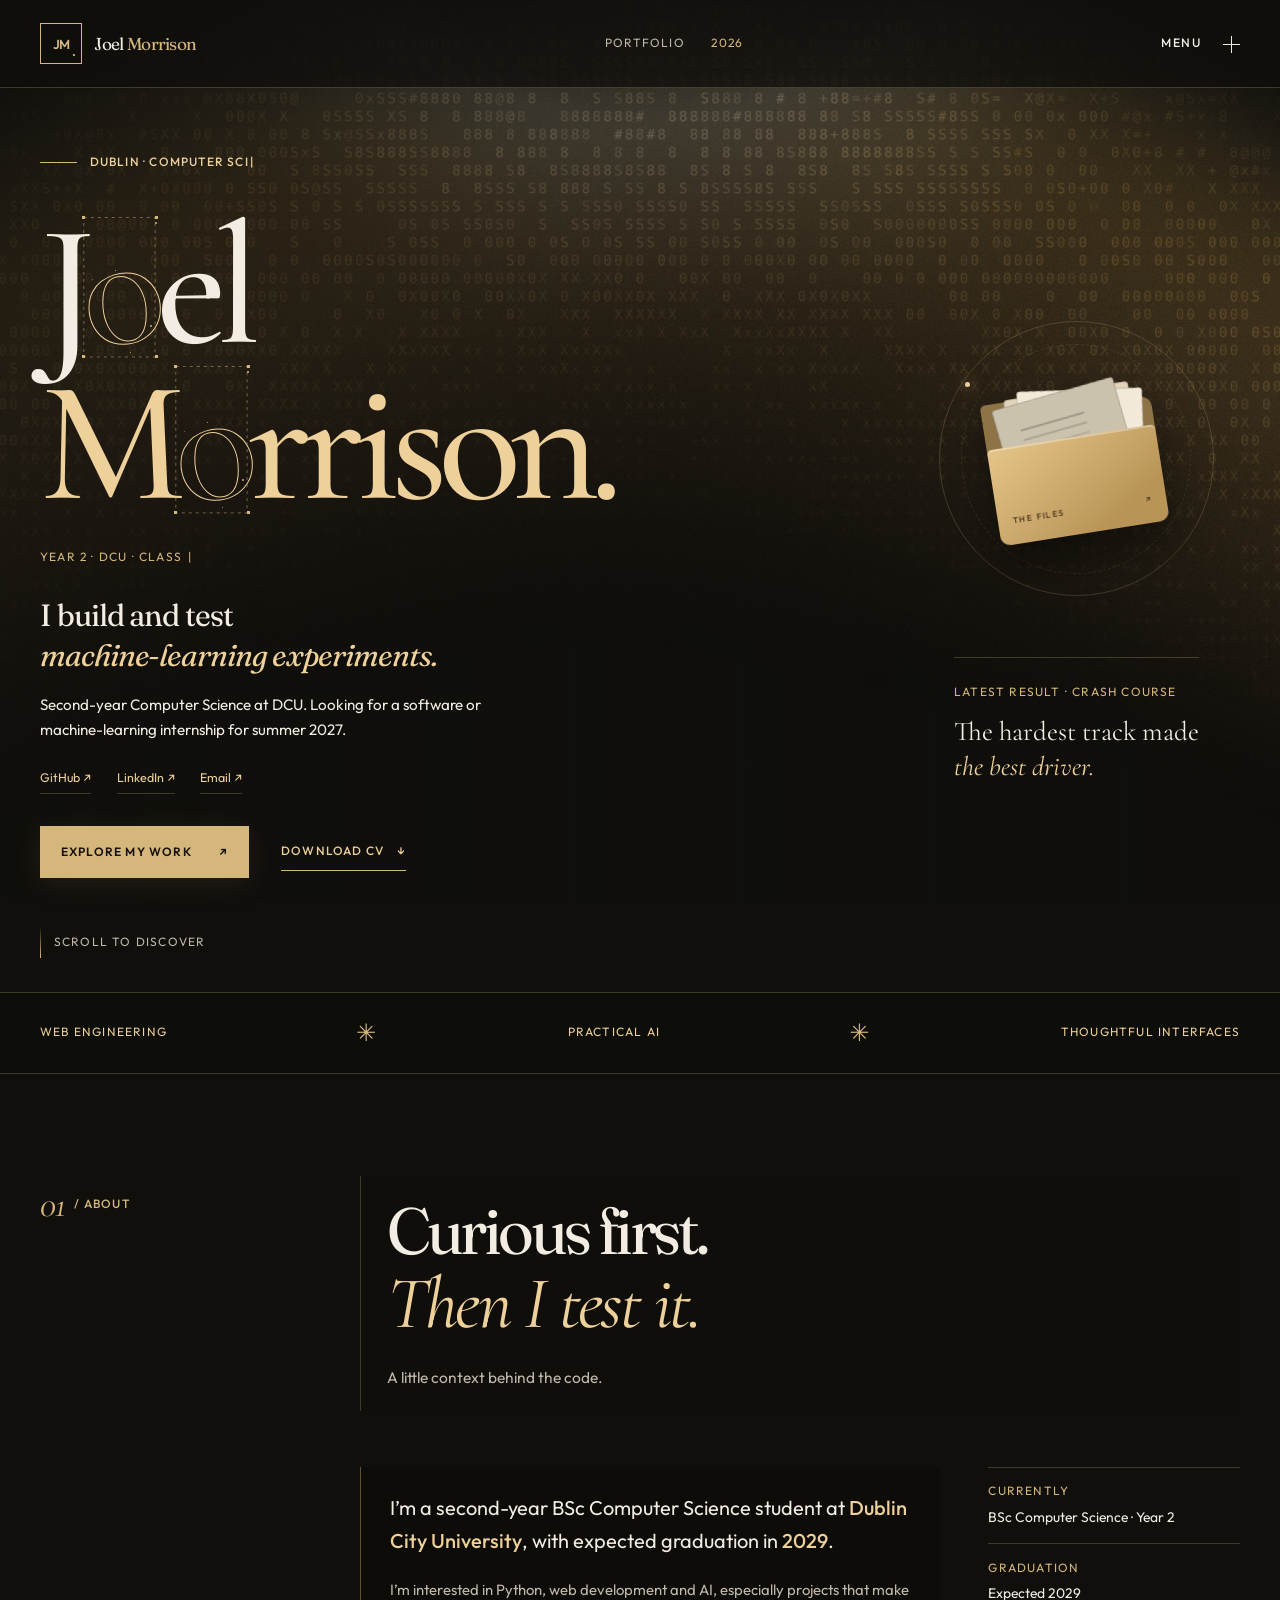
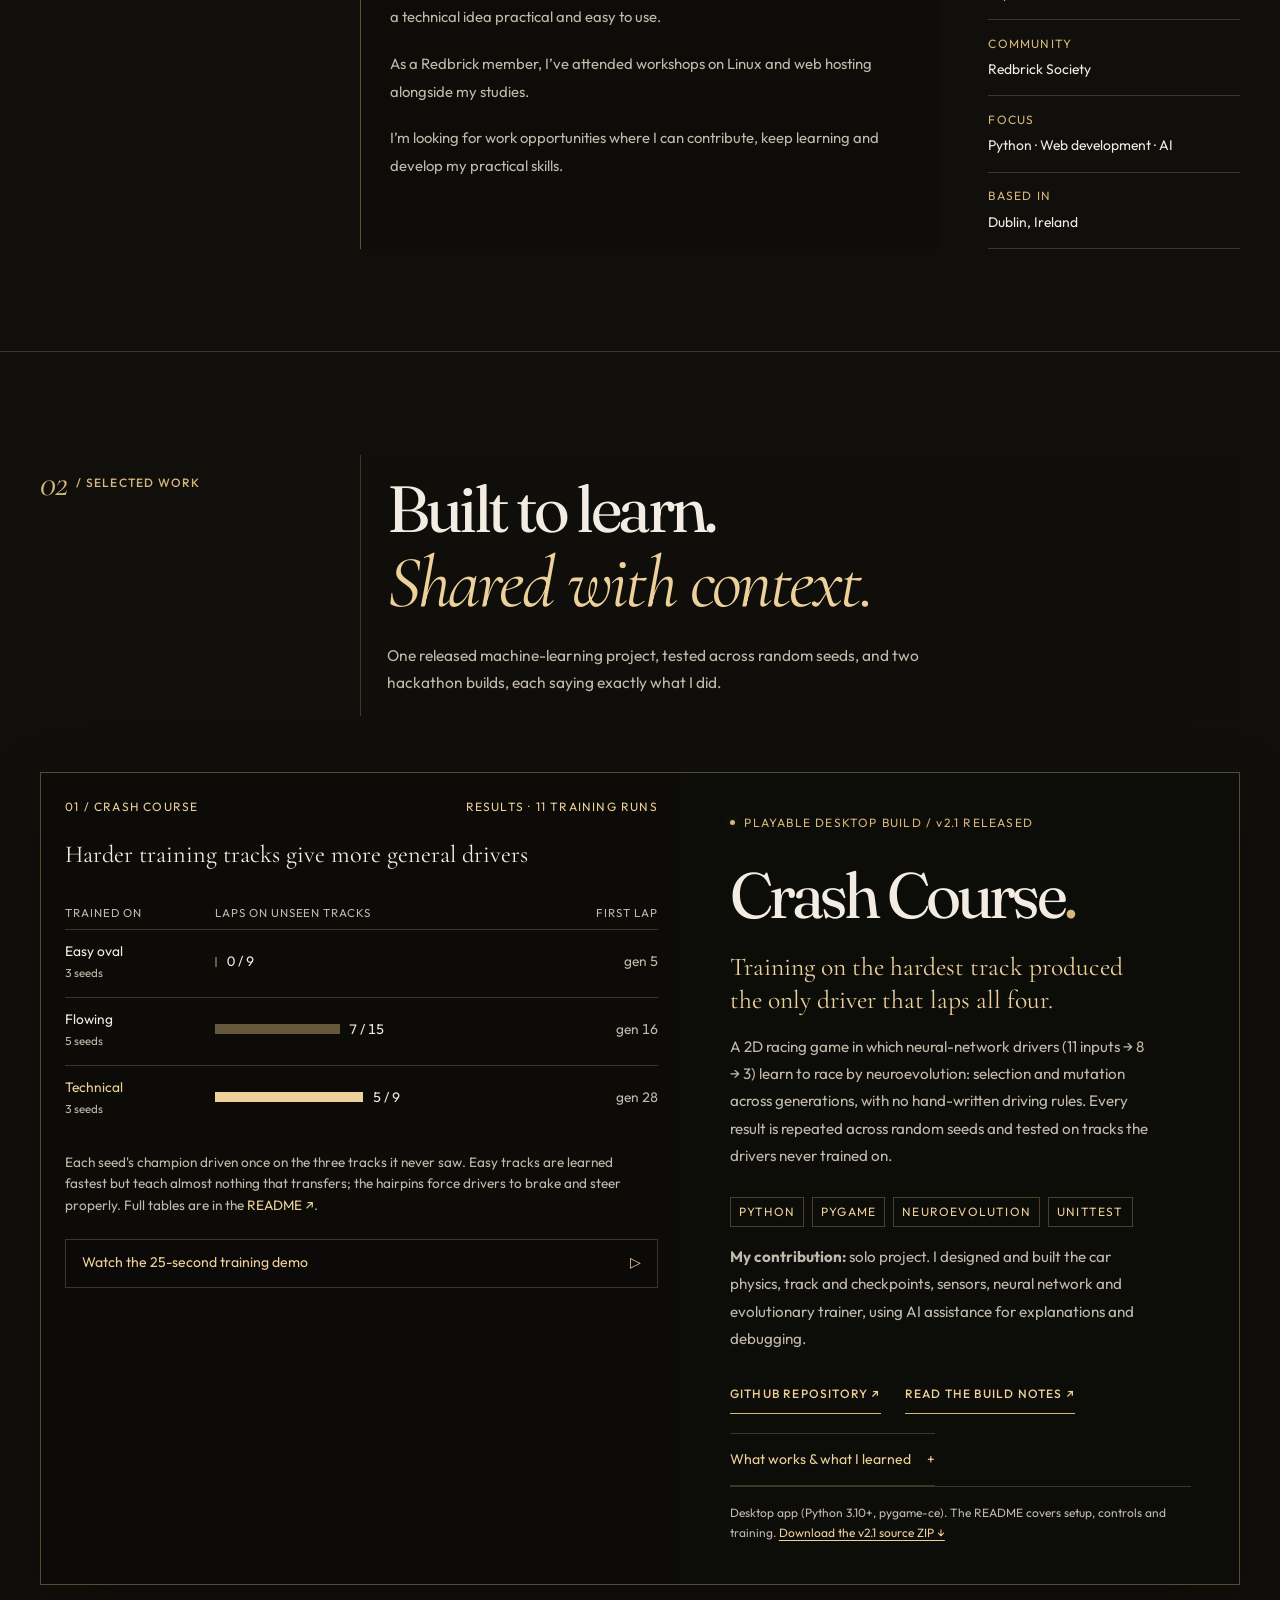
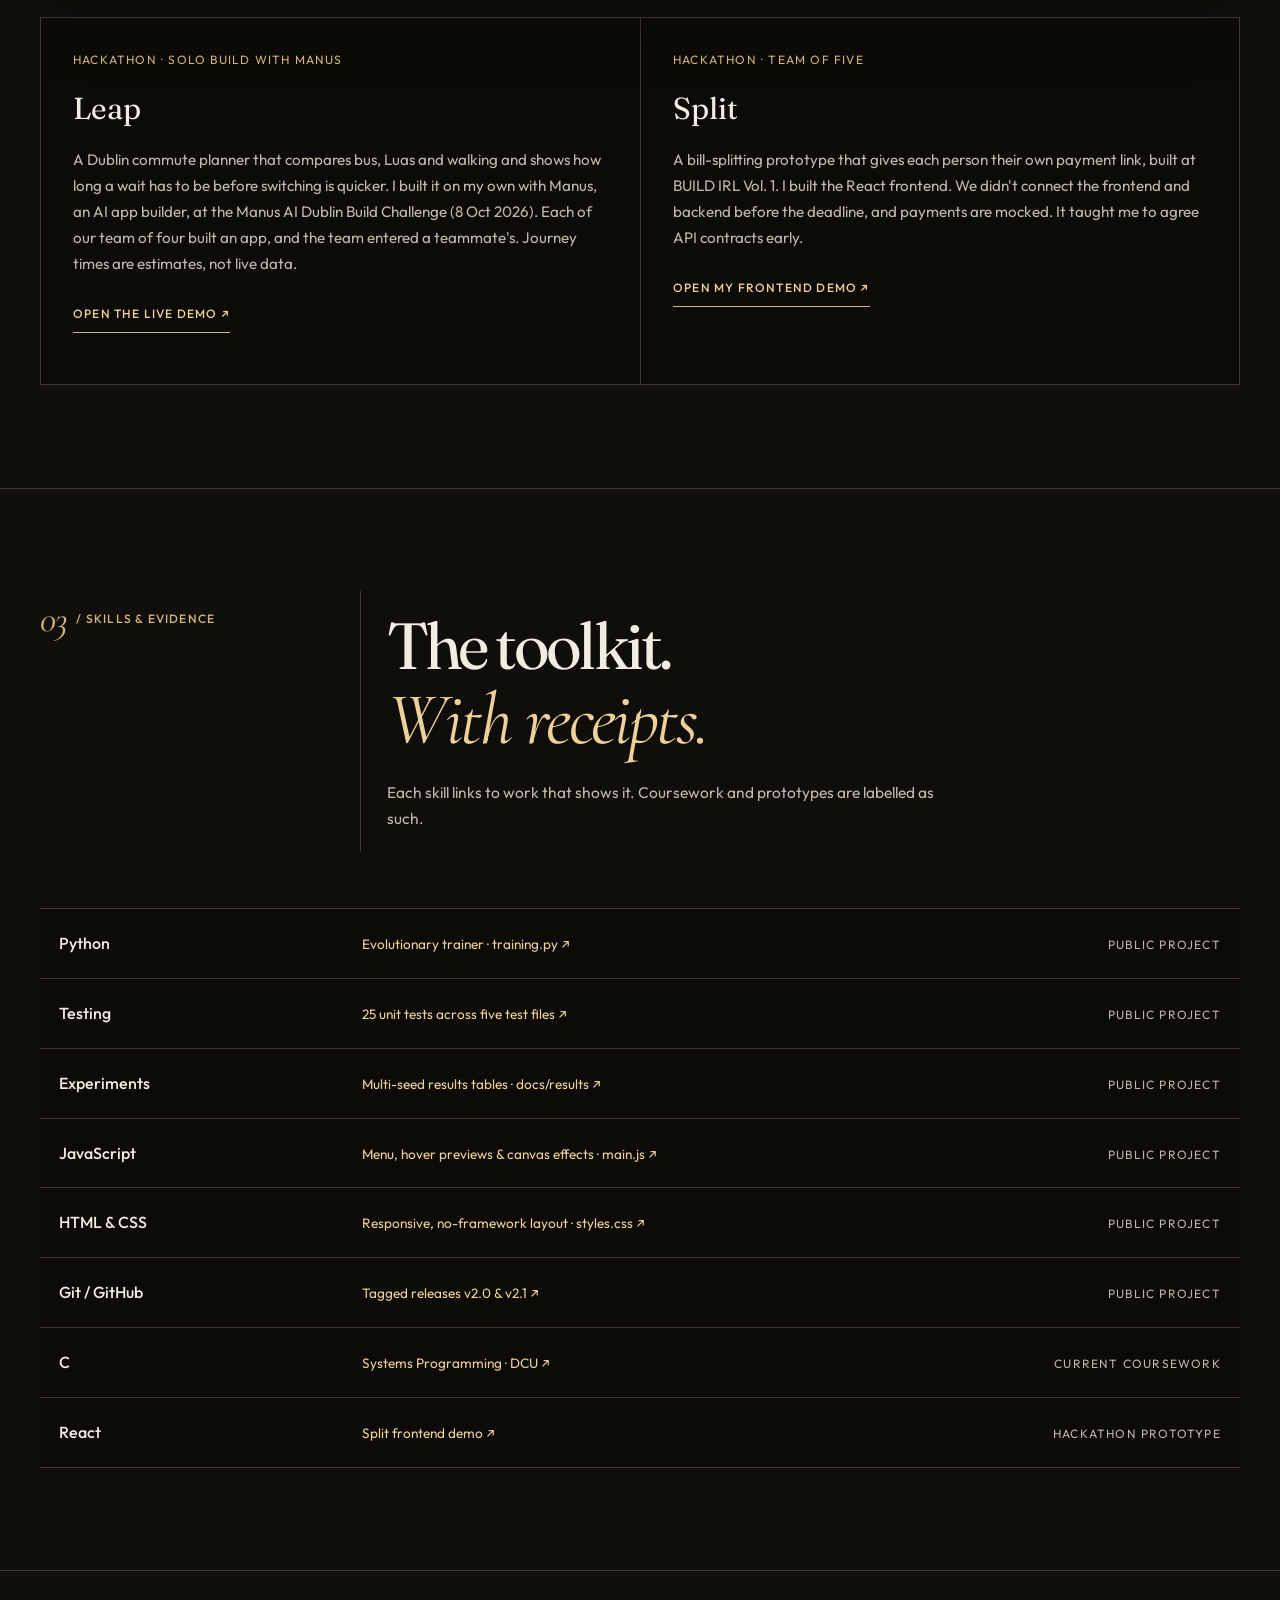
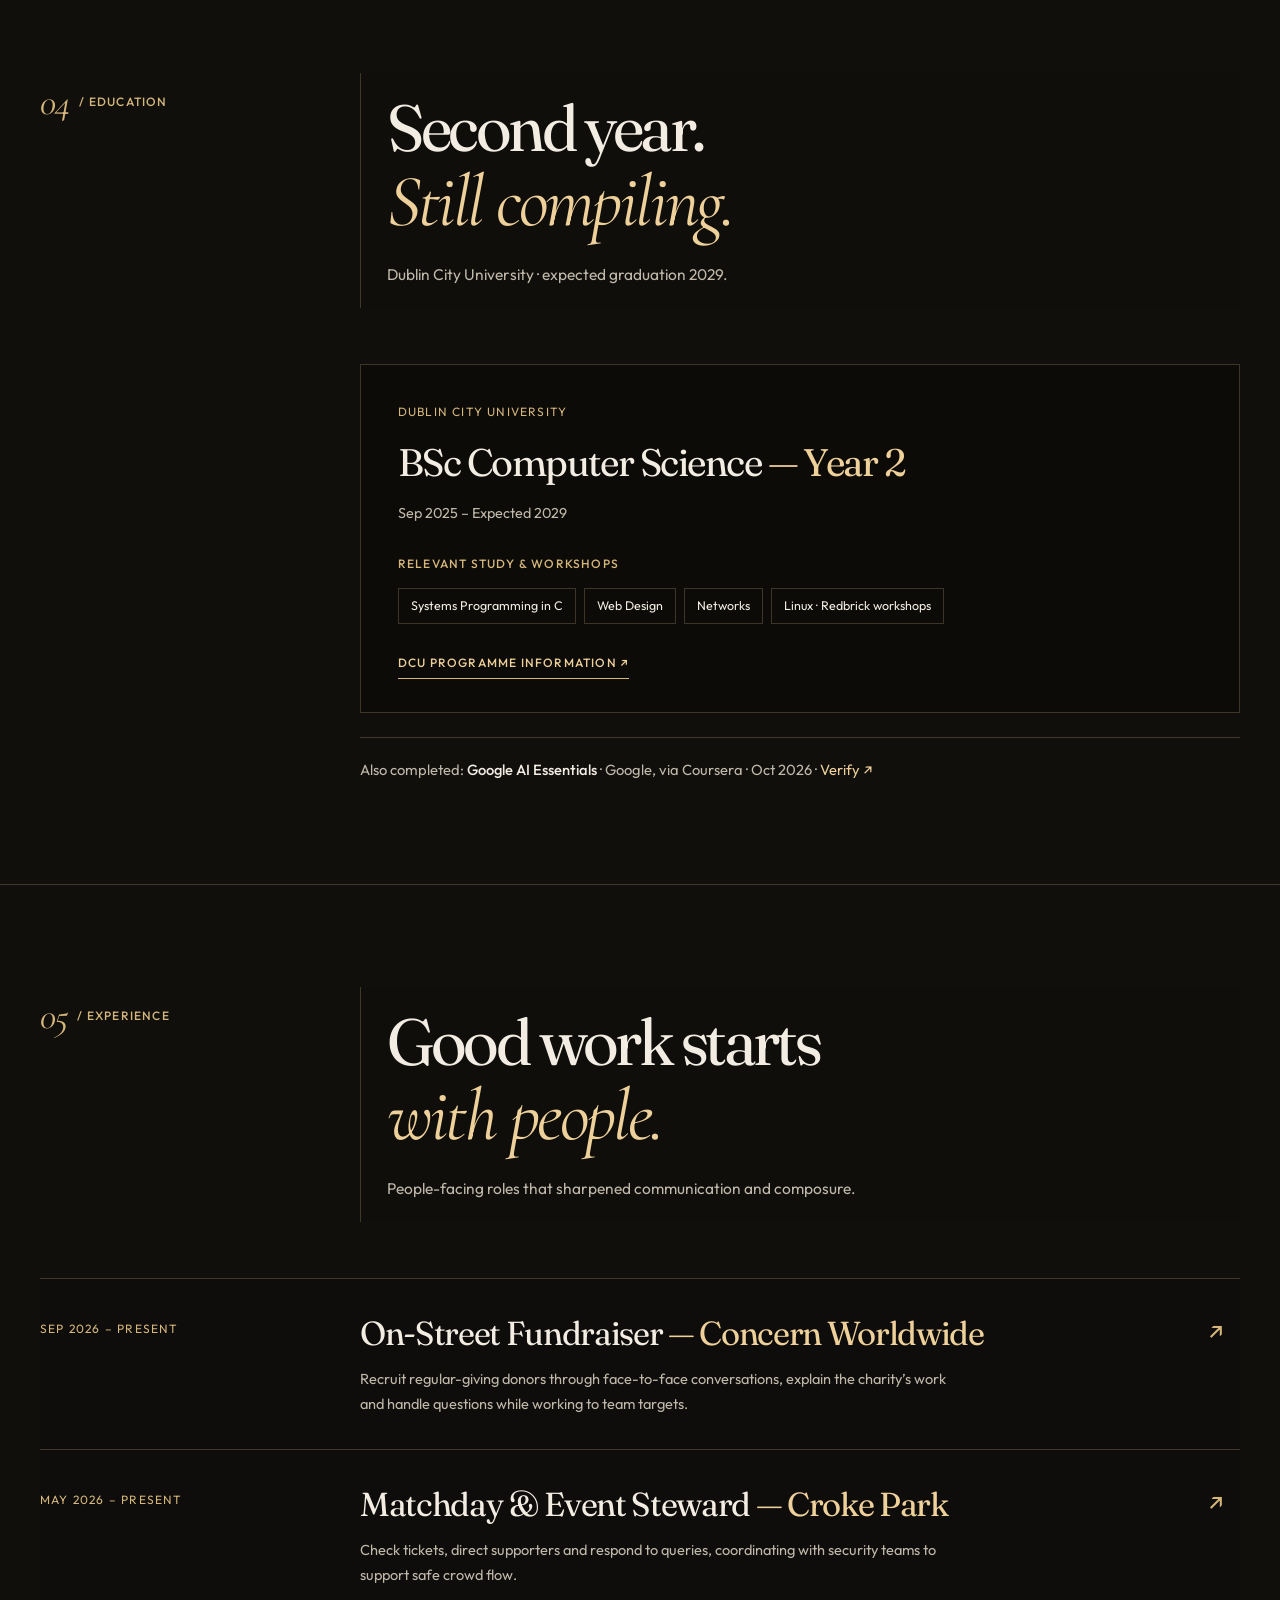
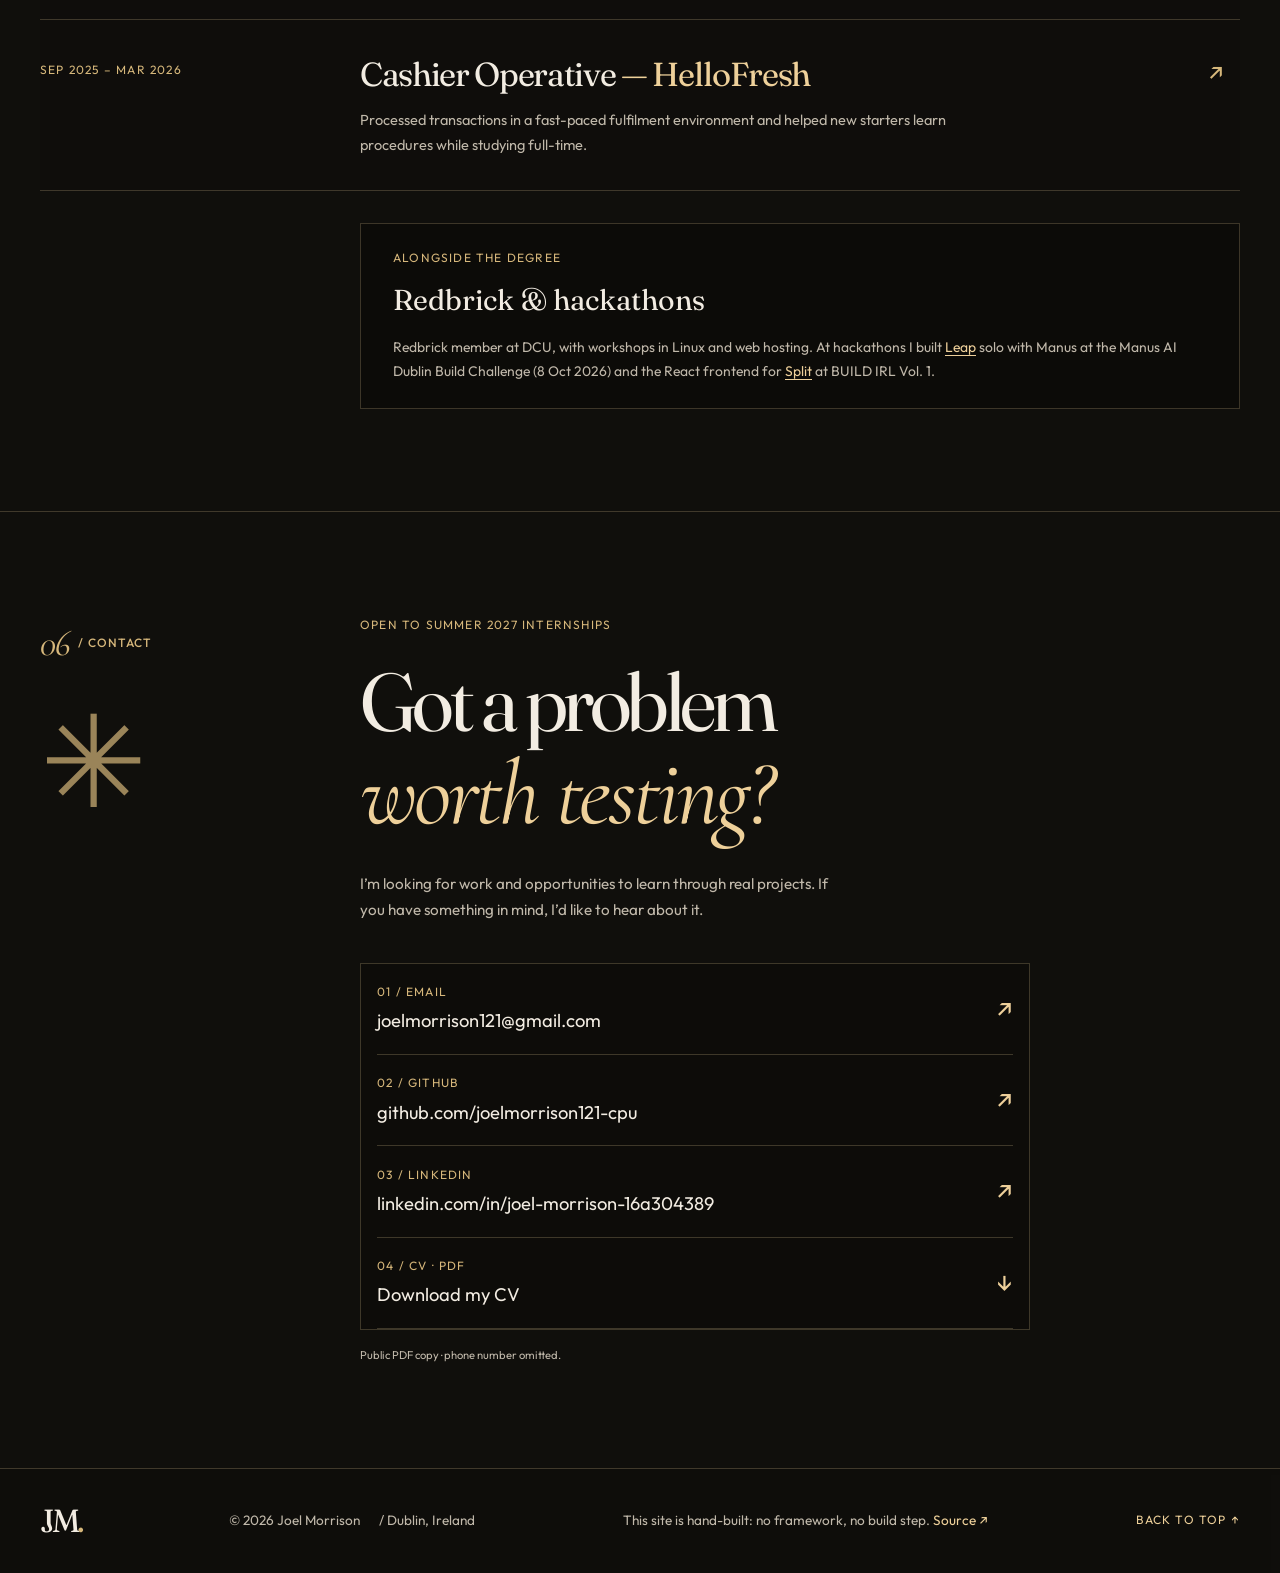
==== commit 88cd00e9: "Sharper section headings" ====
--- a/index.html
+++ b/index.html
@@ -178,7 +178,7 @@
       <div class="wrap">
         <div class="section-heading">
           <p class="section-index"><span>01</span> / ABOUT</p>
-          <div><h2 id="about-title">Curious by nature.<br><em>Practical by design.</em></h2><p class="heading-intro">A little context behind the code.</p></div>
+          <div><h2 id="about-title">Curious first.<br><em>Then I test it.</em></h2><p class="heading-intro">A little context behind the code.</p></div>
         </div>
         <div class="about-grid">
           <div class="about-copy">
@@ -275,7 +275,7 @@
       <div class="wrap">
         <div class="section-heading">
           <p class="section-index"><span>04</span> / EDUCATION</p>
-          <div><h2 id="education-title">A foundation.<br><em>And room to grow.</em></h2><p class="heading-intro">Dublin City University · expected graduation 2029.</p></div>
+          <div><h2 id="education-title">Second year.<br><em>Still compiling.</em></h2><p class="heading-intro">Dublin City University · expected graduation 2029.</p></div>
         </div>
                 <article class="education-record"><p class="project-state">DUBLIN CITY UNIVERSITY</p><h3>BSc Computer Science <span>— Year 2</span></h3><p><time datetime="2025-09">Sep 2025</time> – Expected <time datetime="2029">2029</time></p><h4>Relevant study &amp; workshops</h4><ul class="module-list"><li>Systems Programming in C</li><li>Web Design</li><li>Networks</li><li>Linux · Redbrick workshops</li></ul><a class="text-link" href="https://www.dcu.ie/courses/undergraduate/school-computing/computer-science" target="_blank" rel="noopener noreferrer">DCU programme information ↗</a></article>
         <p class="cert-line" id="certifications">Also completed: <strong>Google AI Essentials</strong> · Google, via Coursera · <time datetime="2026-10-20">Oct 2026</time> · <a href="https://coursera.org/verify/specialization/O750FQTM40TD" target="_blank" rel="noopener noreferrer">Verify ↗</a></p>
@@ -301,8 +301,8 @@
       <div class="wrap contact-wrap">
         <div><p class="section-index"><span>06</span> / CONTACT</p><span class="contact-flower" aria-hidden="true">✳</span></div>
         <div class="contact-content">
-          <p class="contact-kicker">THE BEST IDEAS START WITH A HELLO.</p>
-          <h2 id="contact-title">Let's make<br><em>something matter.</em></h2>
+          <p class="contact-kicker">OPEN TO SUMMER 2027 INTERNSHIPS</p>
+          <h2 id="contact-title">Got a problem<br><em>worth testing?</em></h2>
           <p>I’m looking for work and opportunities to learn through real projects. If you have something in mind, I’d like to hear about it.</p>
           <div class="contact-methods" aria-label="Contact Joel Morrison" data-border-glow>
             <a href="mailto:joelmorrison121@gmail.com"><span><small>01 / EMAIL</small>joelmorrison121@gmail.com</span><span aria-hidden="true">↗</span></a>
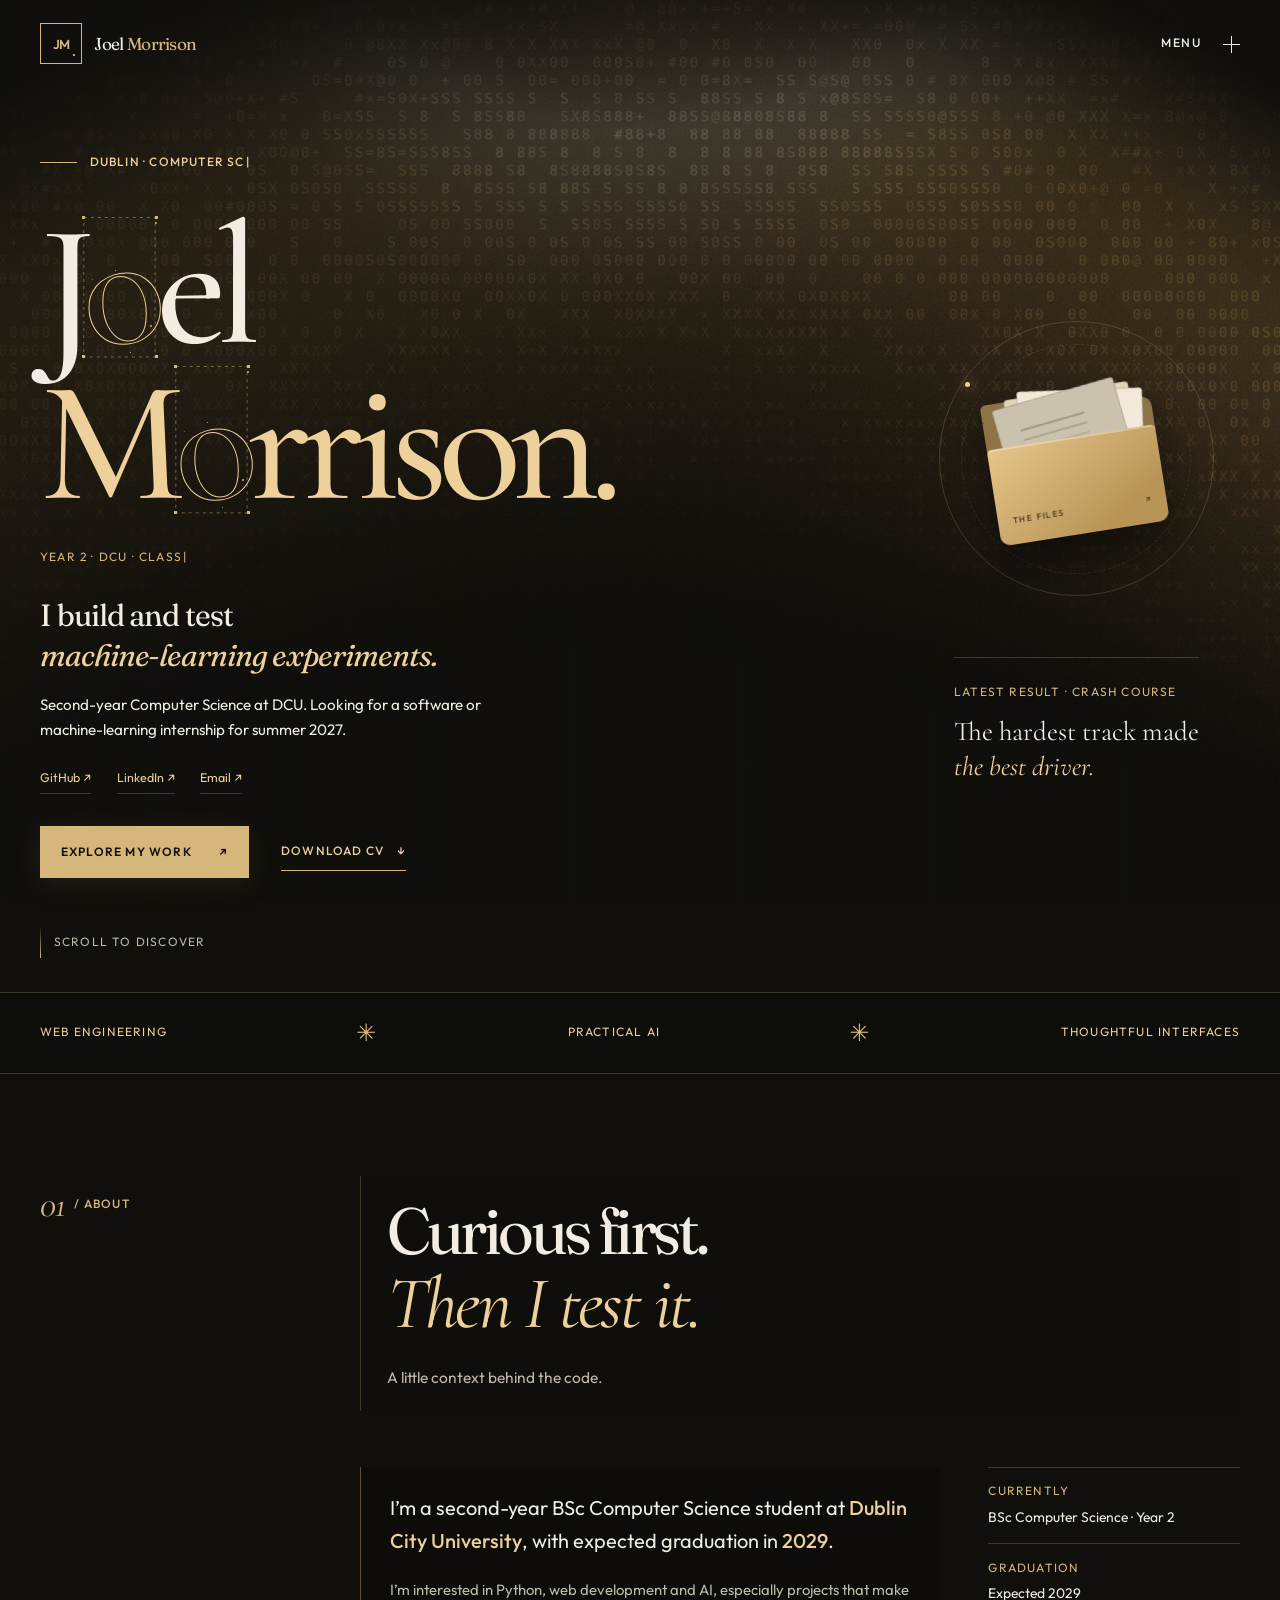
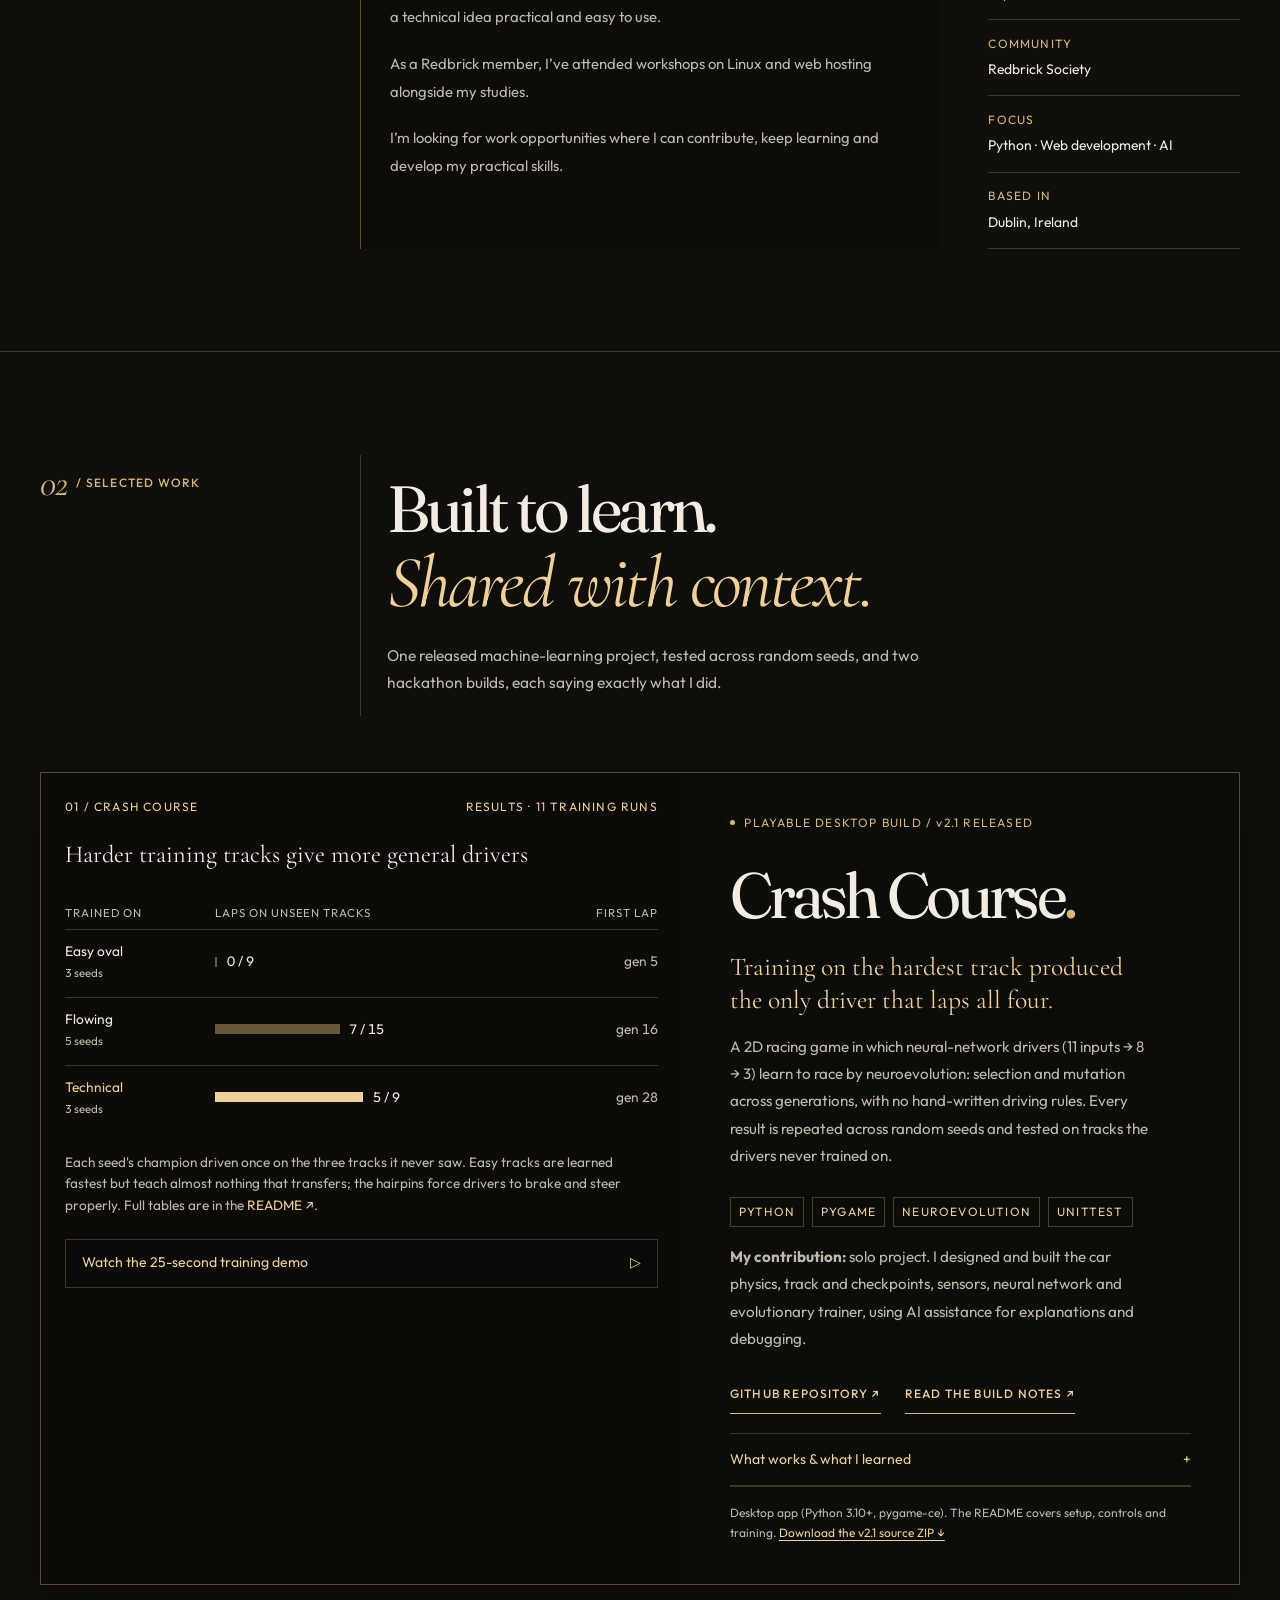
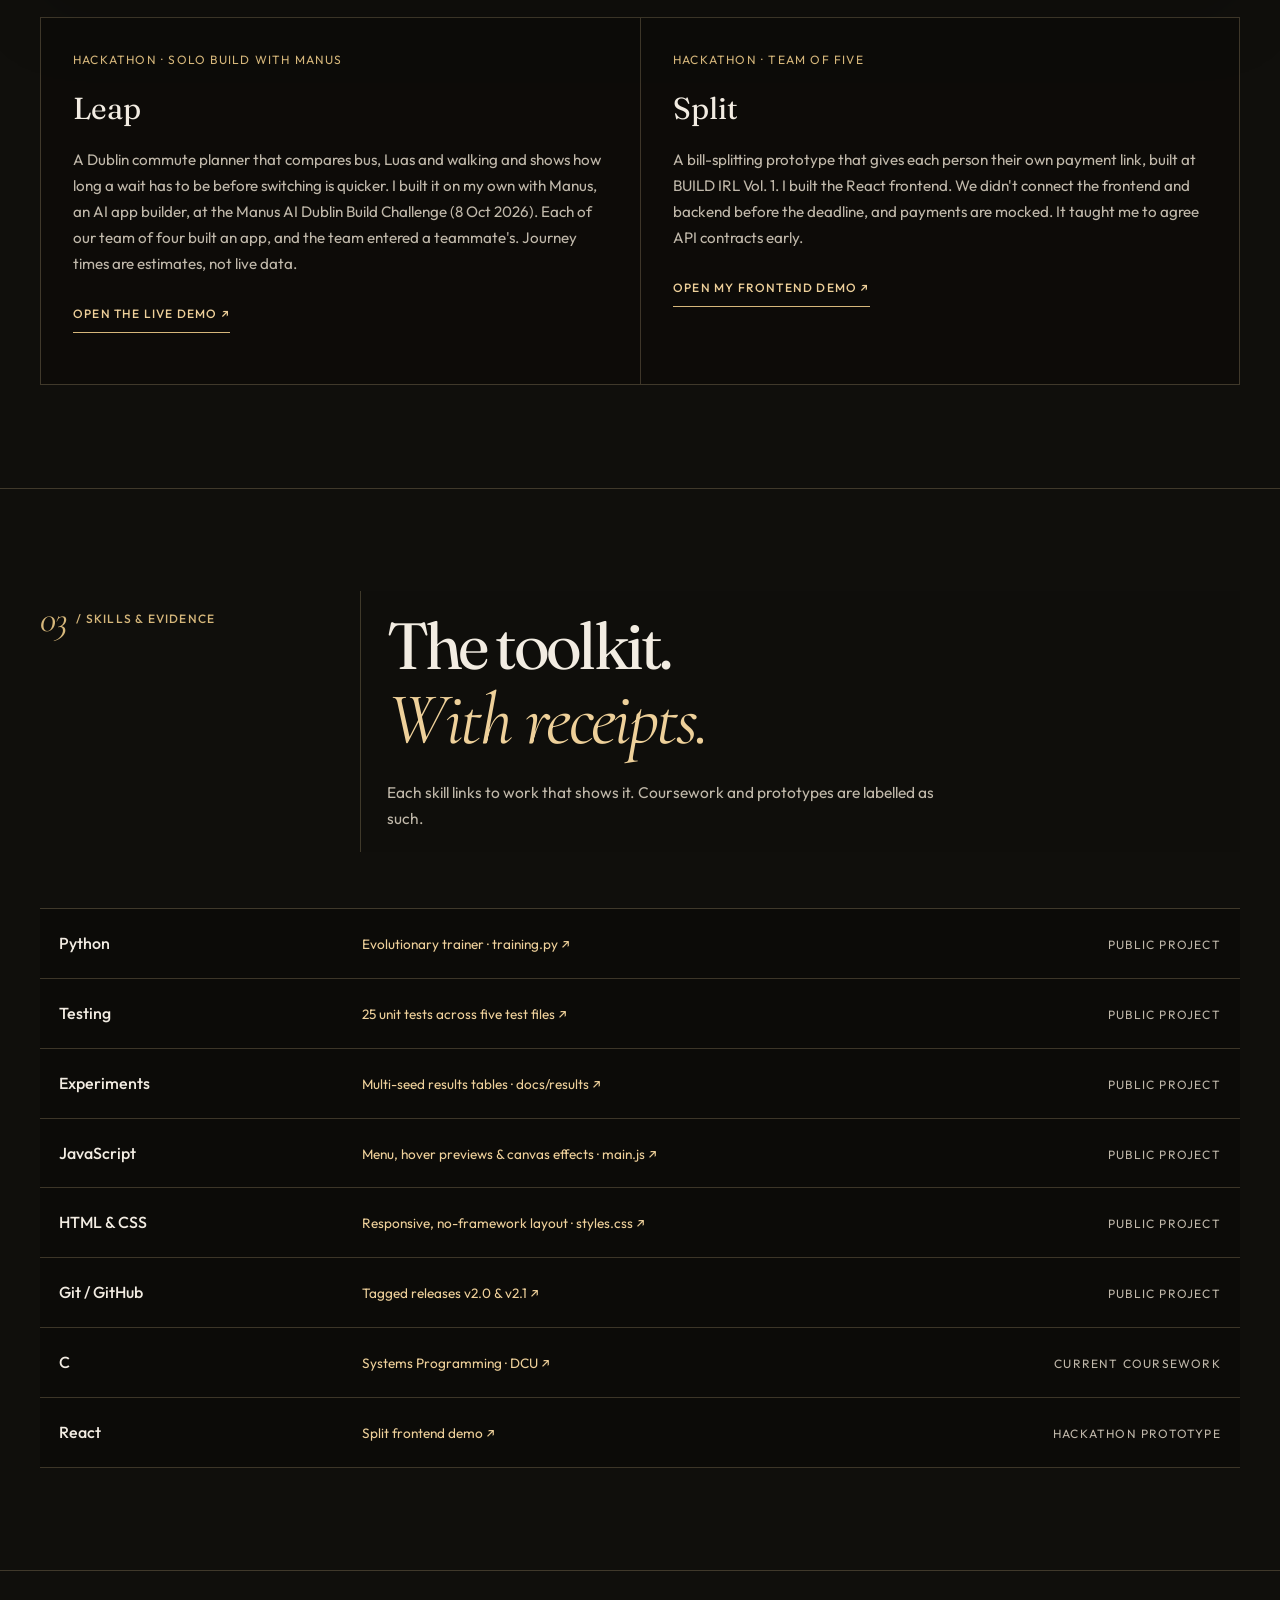
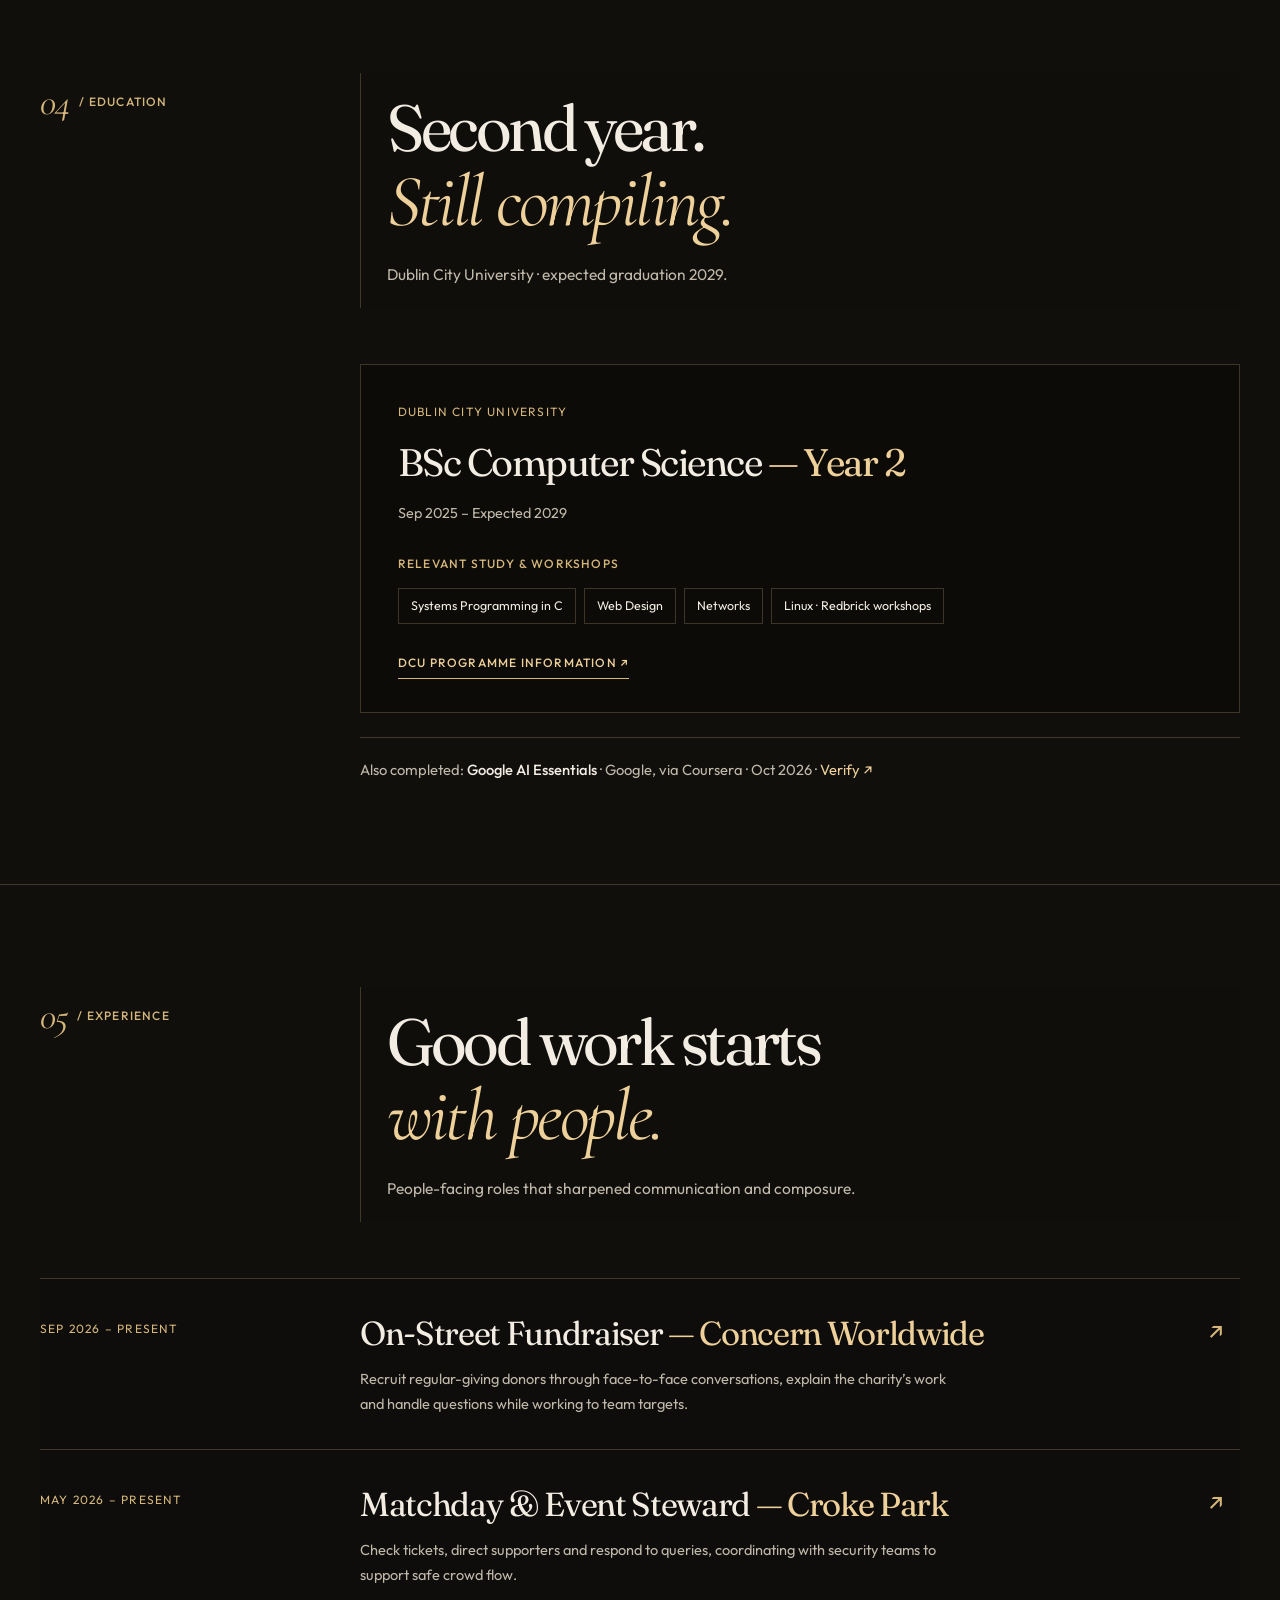
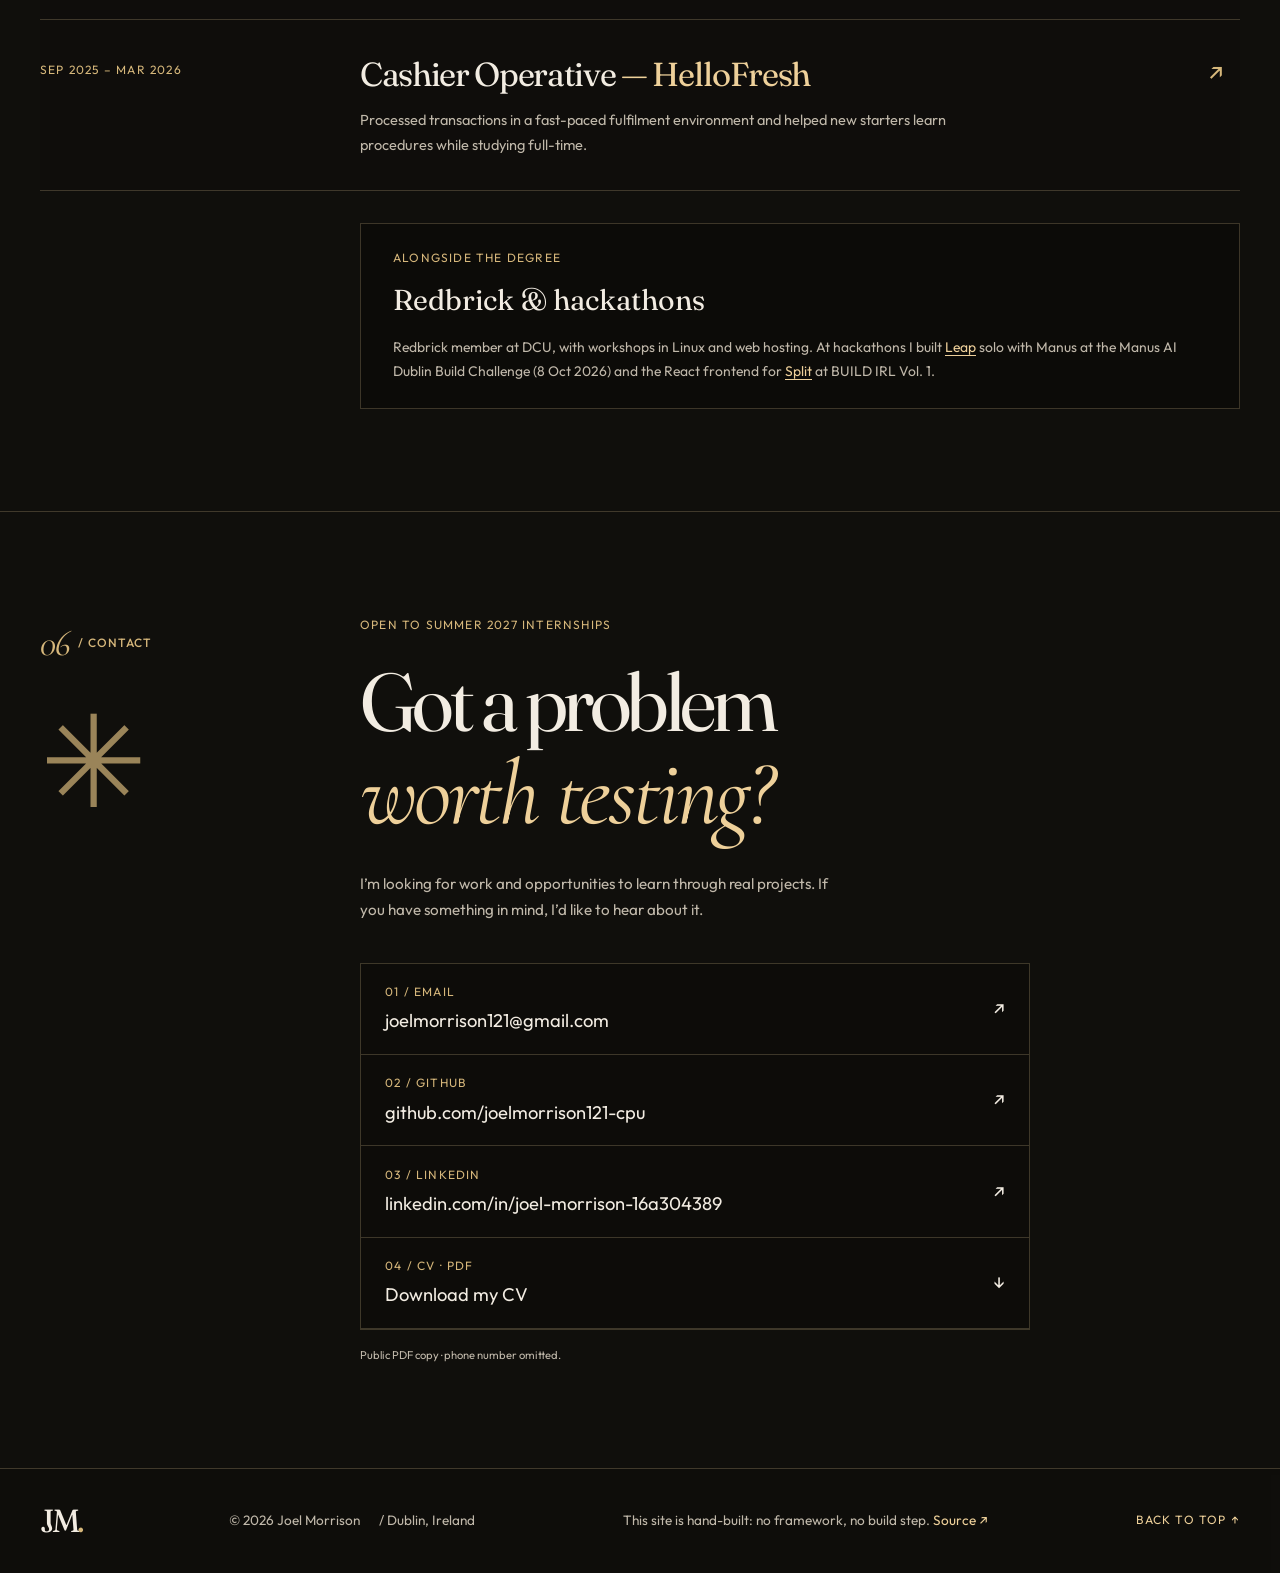
==== commit d49533e9: "Header waits for the name to scroll away, calmer glare, glow follows scroll" ====
--- a/index.html
+++ b/index.html
@@ -75,7 +75,6 @@
           <span class="wordmark-mark" aria-hidden="true">JM<span>.</span></span>
           <span>Joel <em>Morrison</em></span>
         </a>
-        <span class="header-context" aria-hidden="true">PORTFOLIO <span>2026</span></span>
         <button class="sm-toggle" type="button" aria-label="Open menu" aria-expanded="false" aria-controls="staggered-menu-panel">
           <span class="sm-toggle-text" aria-hidden="true">
             <span class="sm-toggle-text-inner"><span>Menu</span><span>Close</span></span>
--- a/styles.css
+++ b/styles.css
@@ -483,7 +483,7 @@
   -webkit-mask-image: conic-gradient(from var(--cursor-angle) at center, #000 2.5%, transparent 10%, transparent 90%, #000 97.5%);
   mask-image: conic-gradient(from var(--cursor-angle) at center, #000 2.5%, transparent 10%, transparent 90%, #000 97.5%);
   opacity: calc((var(--edge-proximity) - var(--edge-sensitivity)) / (100 - var(--edge-sensitivity))); }
-.border-glow:not(:hover) > .border-glow__light { opacity: 0; transition: opacity 0.75s ease-in-out; }
+.border-glow:not(.is-glowing) > .border-glow__light { opacity: 0; transition: opacity 0.75s ease-in-out; }
 .border-glow > .border-glow__light::before { content: ""; position: absolute; inset: var(--glow-padding);
   box-shadow:
     inset 0 0 0 1px hsl(40deg 80% 80% / 100%),
@@ -567,3 +567,52 @@
 .cert-line strong { color: var(--ink); font-weight: 500; }
 .cert-line a { color: var(--brass-light); }
 @media (max-width: 1050px) { .cert-line { margin-left: 0; } }
+
+/* ---------------------------------------------------------------------------
+   Header: no solid bar over the hero. It turns into a slim, translucent bar
+   once the page is scrolled (main.js adds .is-scrolled). The name beside the
+   JM mark only appears then, because the hero already shows it in full.
+   --------------------------------------------------------------------------- */
+/* Leaving: the name goes first and quickly, then the bar settles back. */
+.staggered-menu-header { background: transparent; border-color: transparent; transition: background 0.3s ease 0.08s, border-color 0.3s ease 0.08s, height 0.45s var(--ease) 0.08s, backdrop-filter 0.3s ease 0.08s; }
+/* Arriving: the bar comes in, then the name slides in after it. */
+.is-scrolled .staggered-menu-header { transition: background 0.35s ease, border-color 0.35s ease, height 0.35s var(--ease), backdrop-filter 0.35s ease; }
+.is-scrolled .staggered-menu-header { height: 4.25rem; background: rgba(16, 15, 12, 0.72); border-color: var(--line); -webkit-backdrop-filter: blur(10px); backdrop-filter: blur(10px); }
+.sm-logo > span:not(.wordmark-mark) { opacity: 0; transform: translateX(-6px); transition: opacity 0.14s ease, transform 0s linear 0.14s; }
+.is-scrolled .sm-logo > span:not(.wordmark-mark) { opacity: 1; transform: none; transition: opacity 0.35s ease 0.12s, transform 0.45s var(--ease) 0.12s; }
+[data-open="true"] .sm-logo > span:not(.wordmark-mark) { opacity: 1; transform: none; }
+[data-open="true"].is-scrolled .staggered-menu-header, .is-scrolled[data-open="true"] .staggered-menu-header { background: transparent; border-color: transparent; -webkit-backdrop-filter: none; backdrop-filter: none; }
+@media (max-width: 740px) { .is-scrolled .staggered-menu-header { height: 3.75rem; min-height: 3.75rem; } }
+
+/* Contact: each row's hover fills the whole row, edge to edge. */
+.contact-methods.border-glow { padding: 0; }
+.contact-methods a { position: relative; padding: 1.2rem 1.5rem; transition: background 0.3s ease; }
+.contact-methods a:hover { padding: 1.2rem 1.5rem; background: rgba(214, 183, 123, 0.09); }
+.contact-methods a:last-child { border-bottom: 0; }
+.contact-methods a > span:last-child { transition: transform 0.3s var(--ease); }
+.contact-methods a:hover > span:last-child { transform: translate(3px, -3px); }
+.contact-methods a[download]:hover > span:last-child { transform: translateY(3px); }
+@media (max-width: 480px) { .contact-methods a, .contact-methods a:hover { padding: 1rem 1.1rem; } }
+
+/* Disclosures: hover state, turning icon, and a height animation (main.js). */
+.demo-disclosure summary, .evidence-disclosure summary { list-style: none; transition: color 0.25s, background 0.25s; }
+.demo-disclosure summary::-webkit-details-marker, .evidence-disclosure summary::-webkit-details-marker { display: none; }
+.demo-disclosure summary:hover { background: rgba(214, 183, 123, 0.08); }
+.evidence-disclosure summary:hover { color: var(--ink); }
+.demo-disclosure summary > span, .evidence-disclosure summary > span { display: inline-block; transition: transform 0.35s var(--ease); }
+.demo-disclosure[open] summary > span { transform: rotate(90deg); }
+.evidence-disclosure[open] summary > span { transform: rotate(45deg); }
+details.is-animating { overflow: hidden; }
+
+/* GlareHover (React Bits, ported to plain JS in effects.js). */
+.glare-host { position: relative; isolation: isolate; }
+.glare-hover__glare { position: absolute; inset: 0; z-index: 3; overflow: hidden; border-radius: inherit; opacity: 0; mix-blend-mode: var(--gh-blend, screen); pointer-events: none; }
+.glare-hover__band { position: absolute; top: 50%; left: 50%; background: var(--gh-glare); will-change: transform; }
+.glare-hover__rim { position: absolute; inset: 0; padding: 1px; border-radius: inherit; overflow: hidden;
+  -webkit-mask-image: linear-gradient(#000 0 0), linear-gradient(#000 0 0); -webkit-mask-clip: content-box, border-box; -webkit-mask-composite: xor;
+  mask-image: linear-gradient(#000 0 0), linear-gradient(#000 0 0); mask-clip: content-box, border-box; mask-composite: exclude; }
+.glare-hover__band--rim { background: var(--gh-rim); }
+
+/* "What works & what I learned": full width from the start, so its lines
+   never jump between a short and a long width when it opens or closes. */
+.evidence-disclosure { display: block; width: 100%; align-self: stretch; }
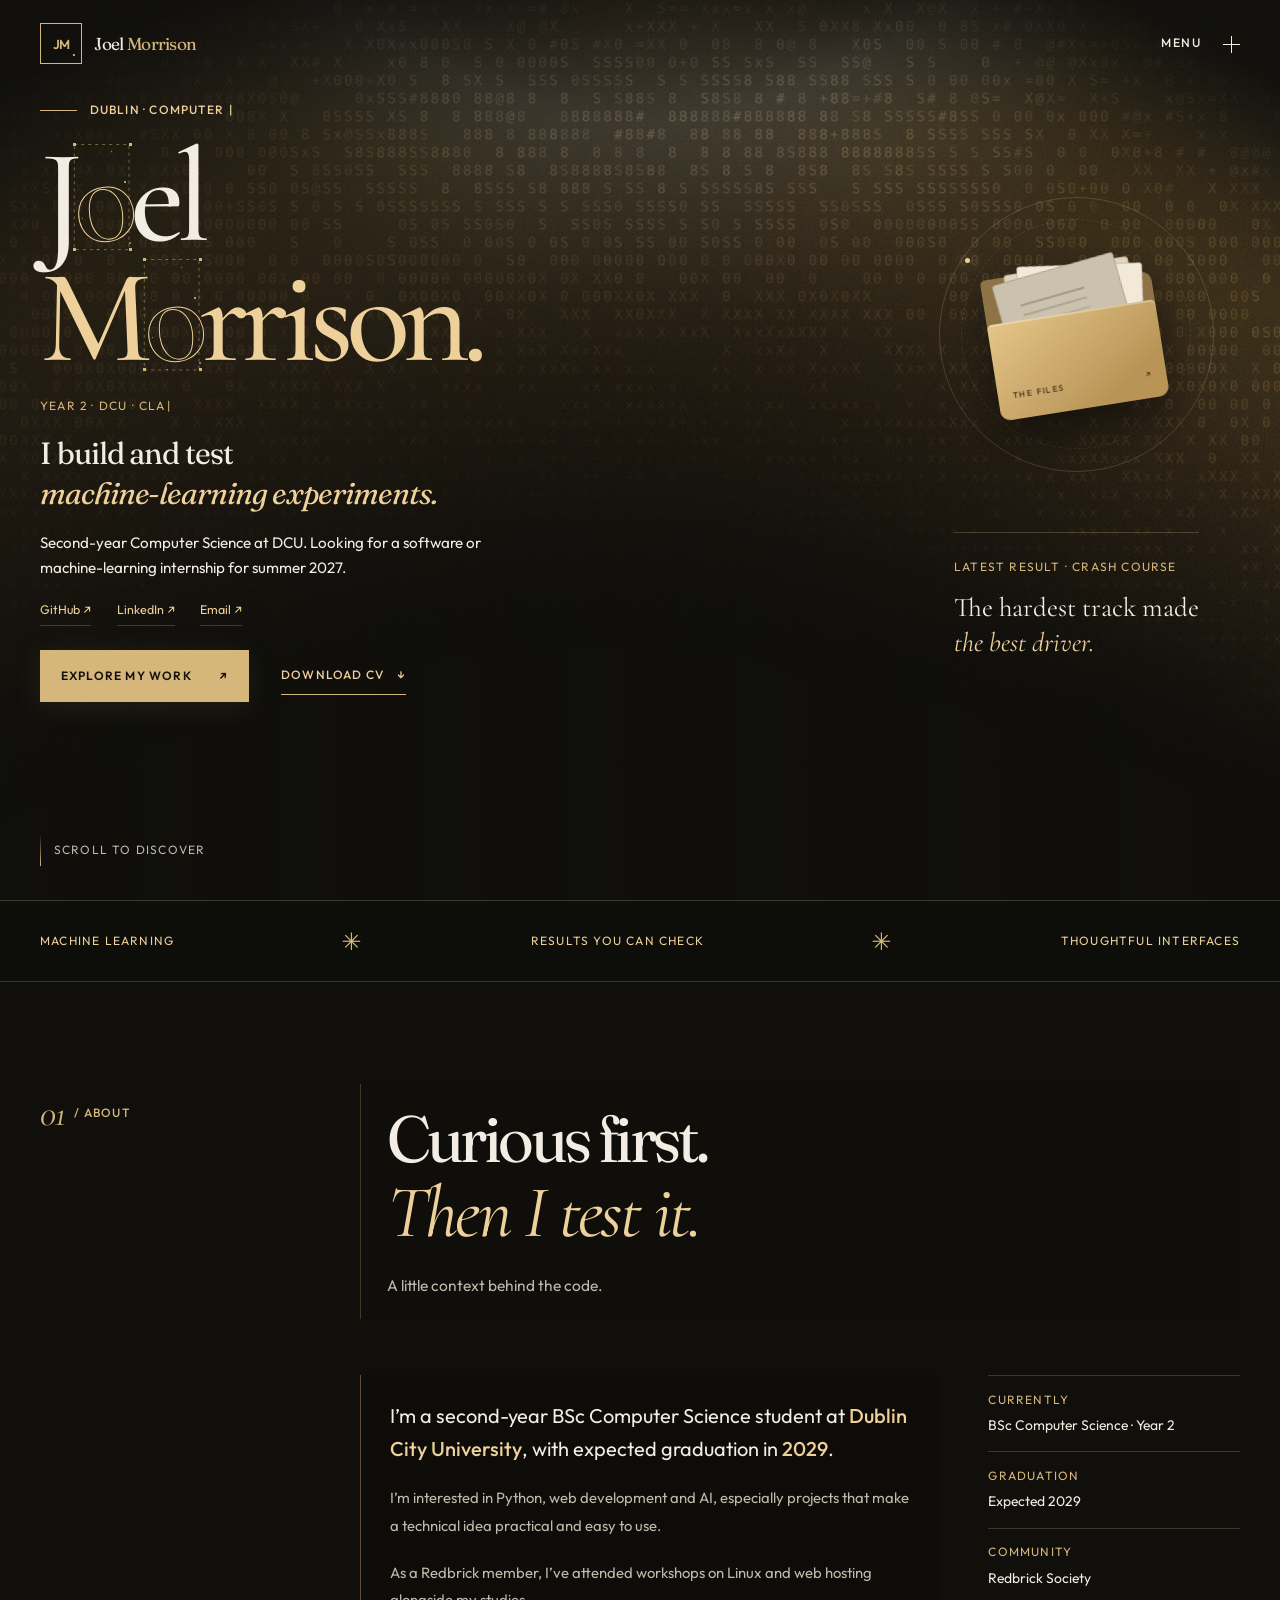
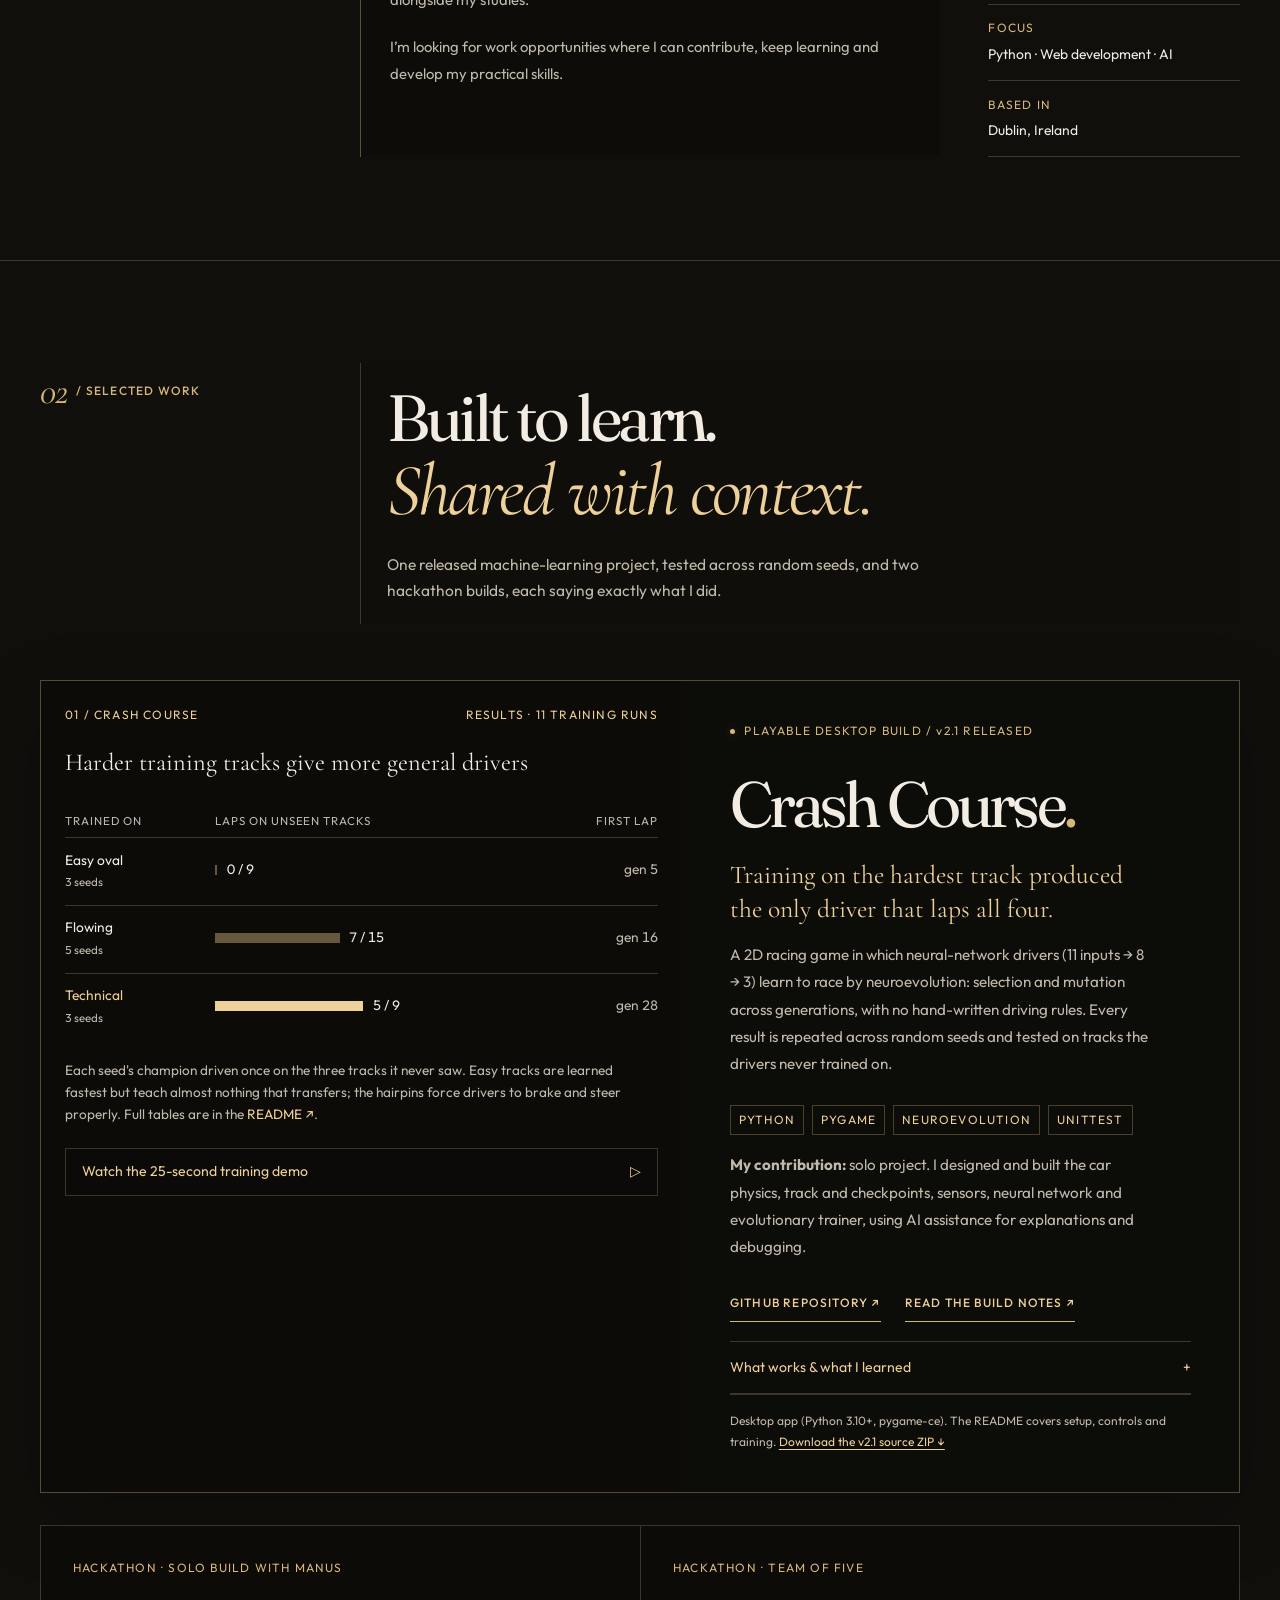
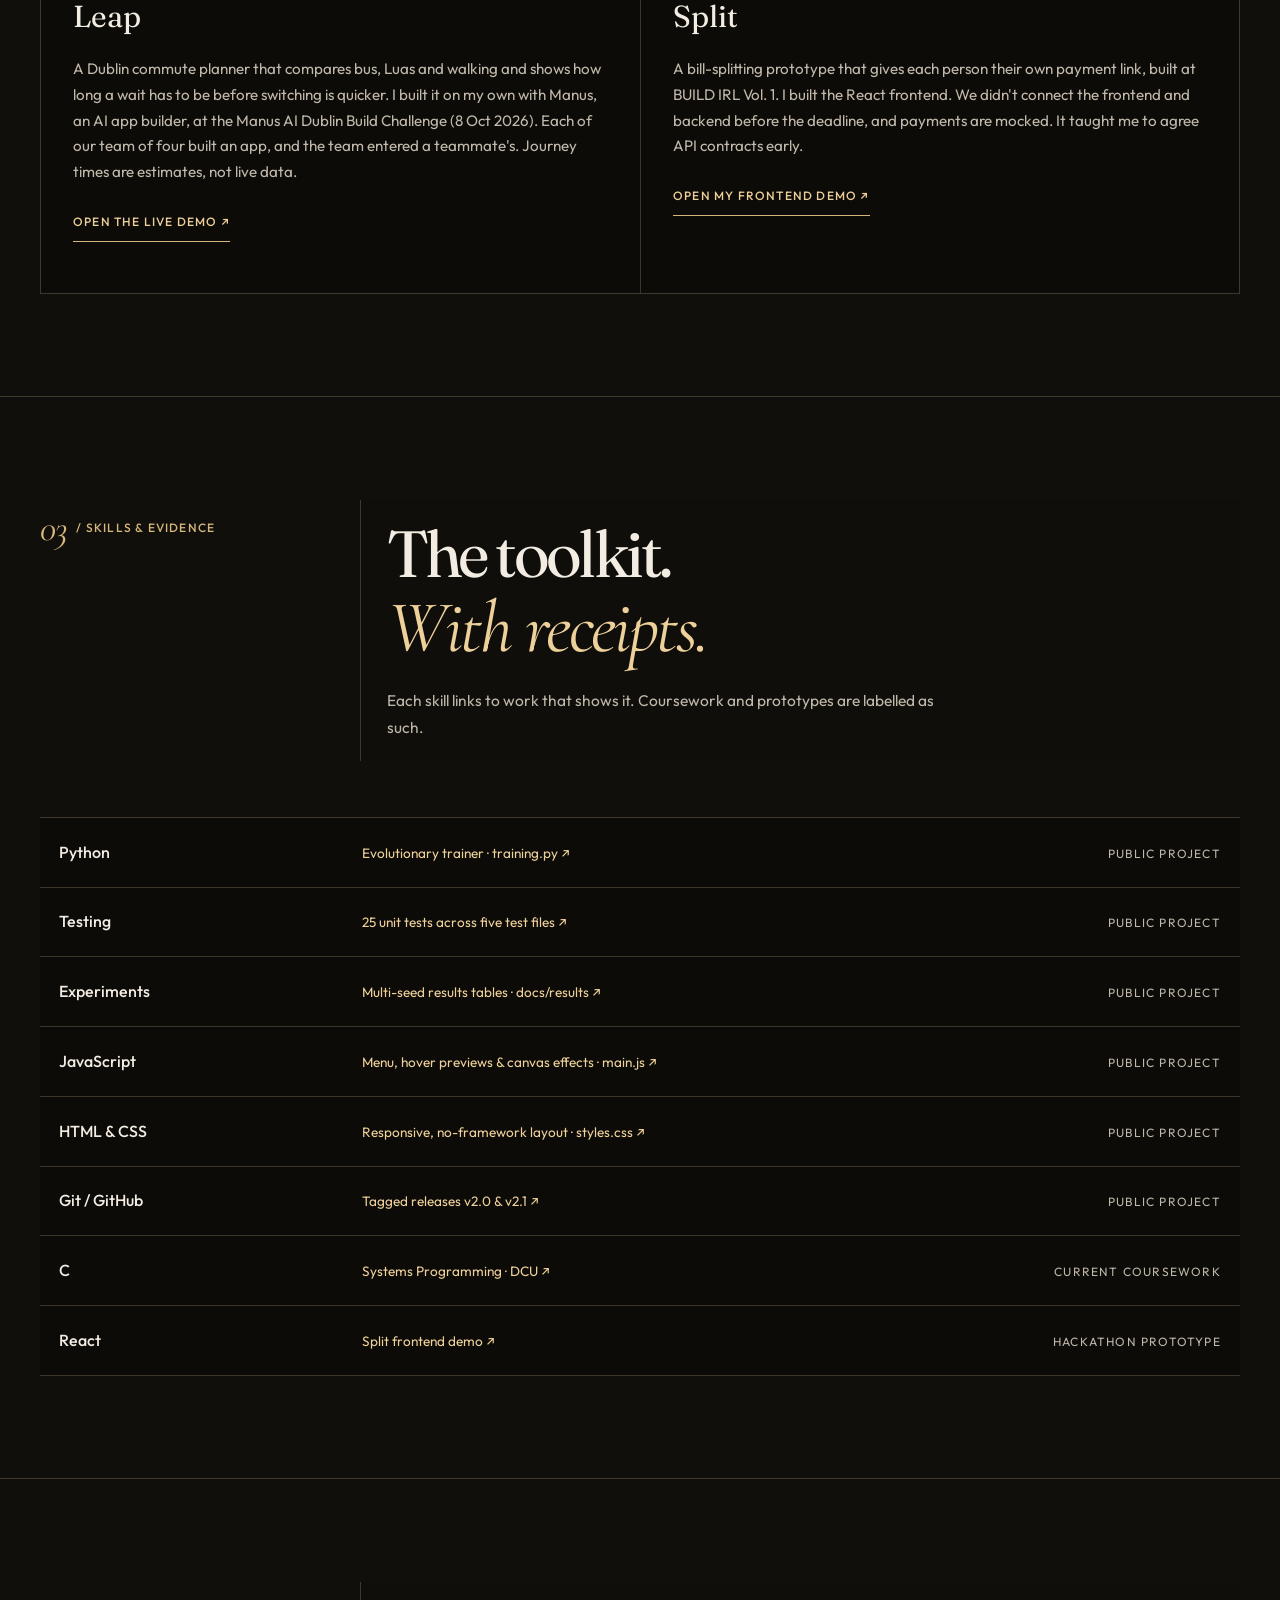
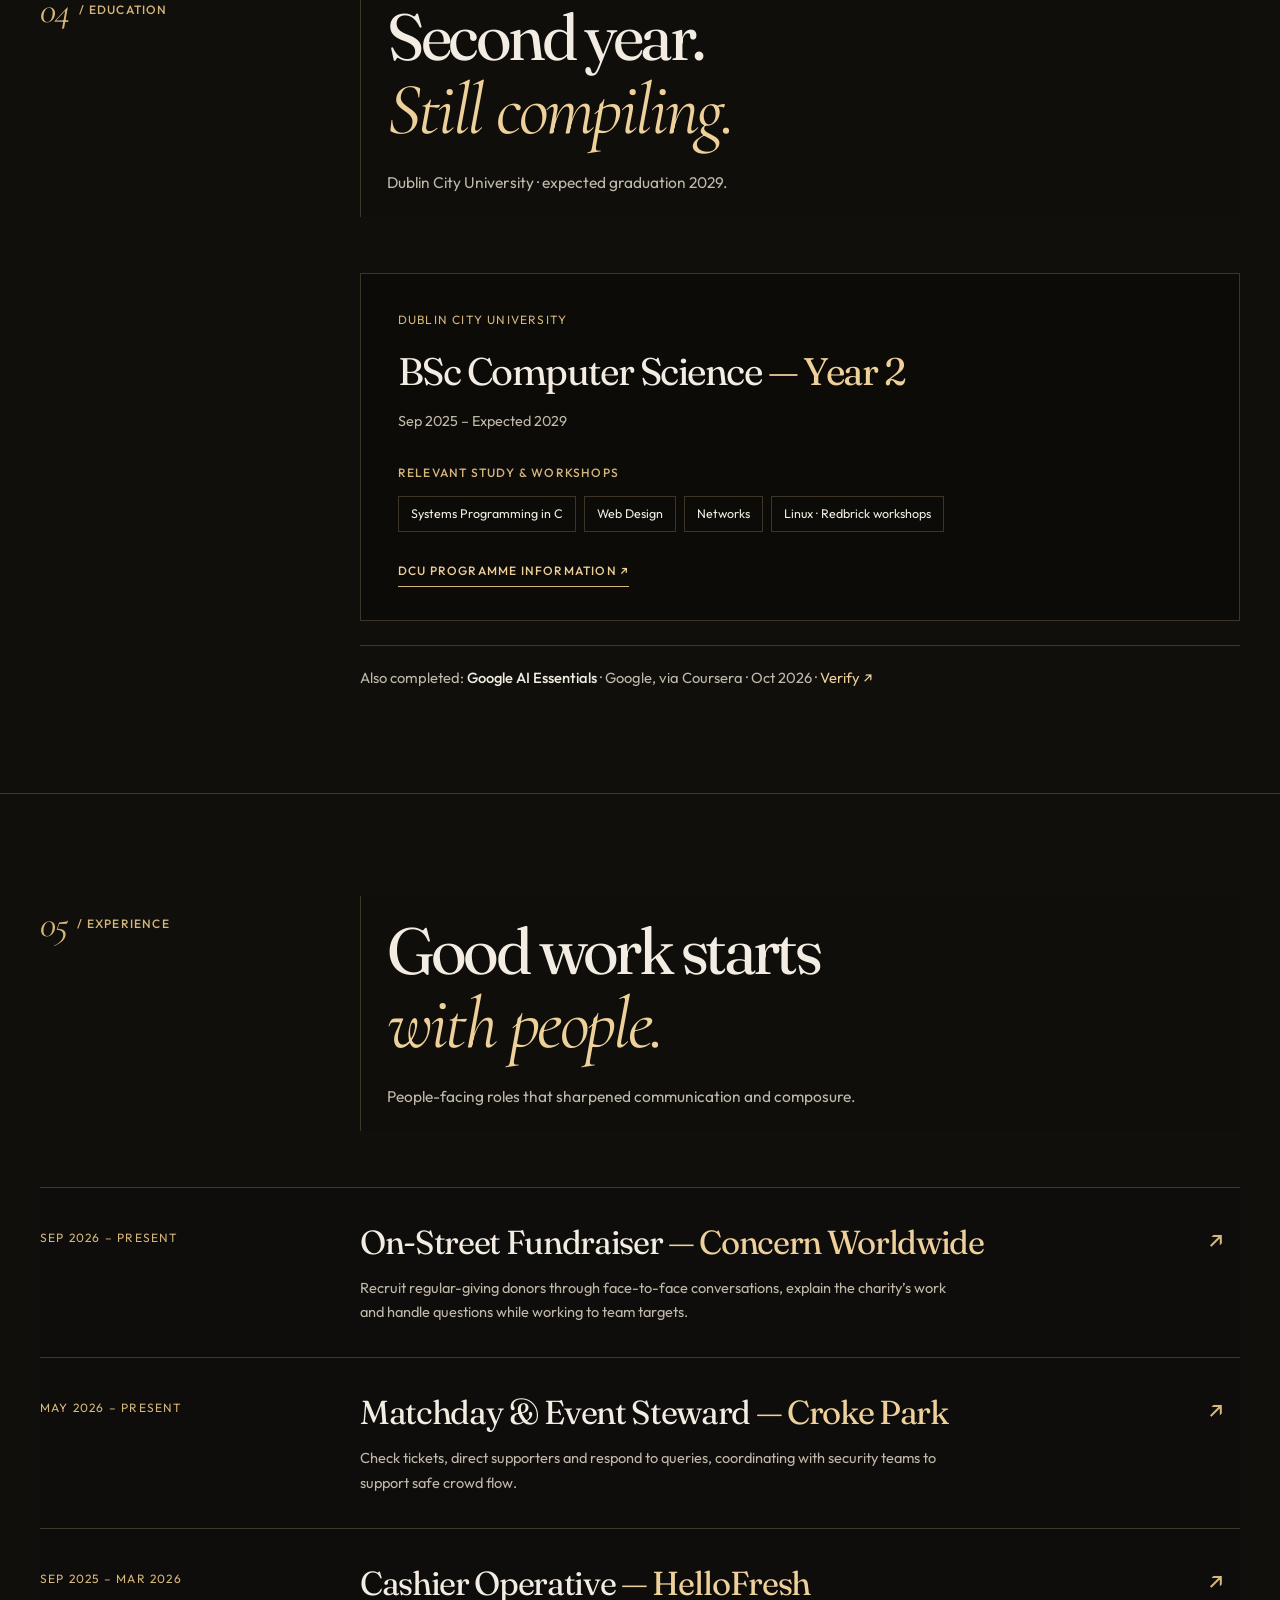
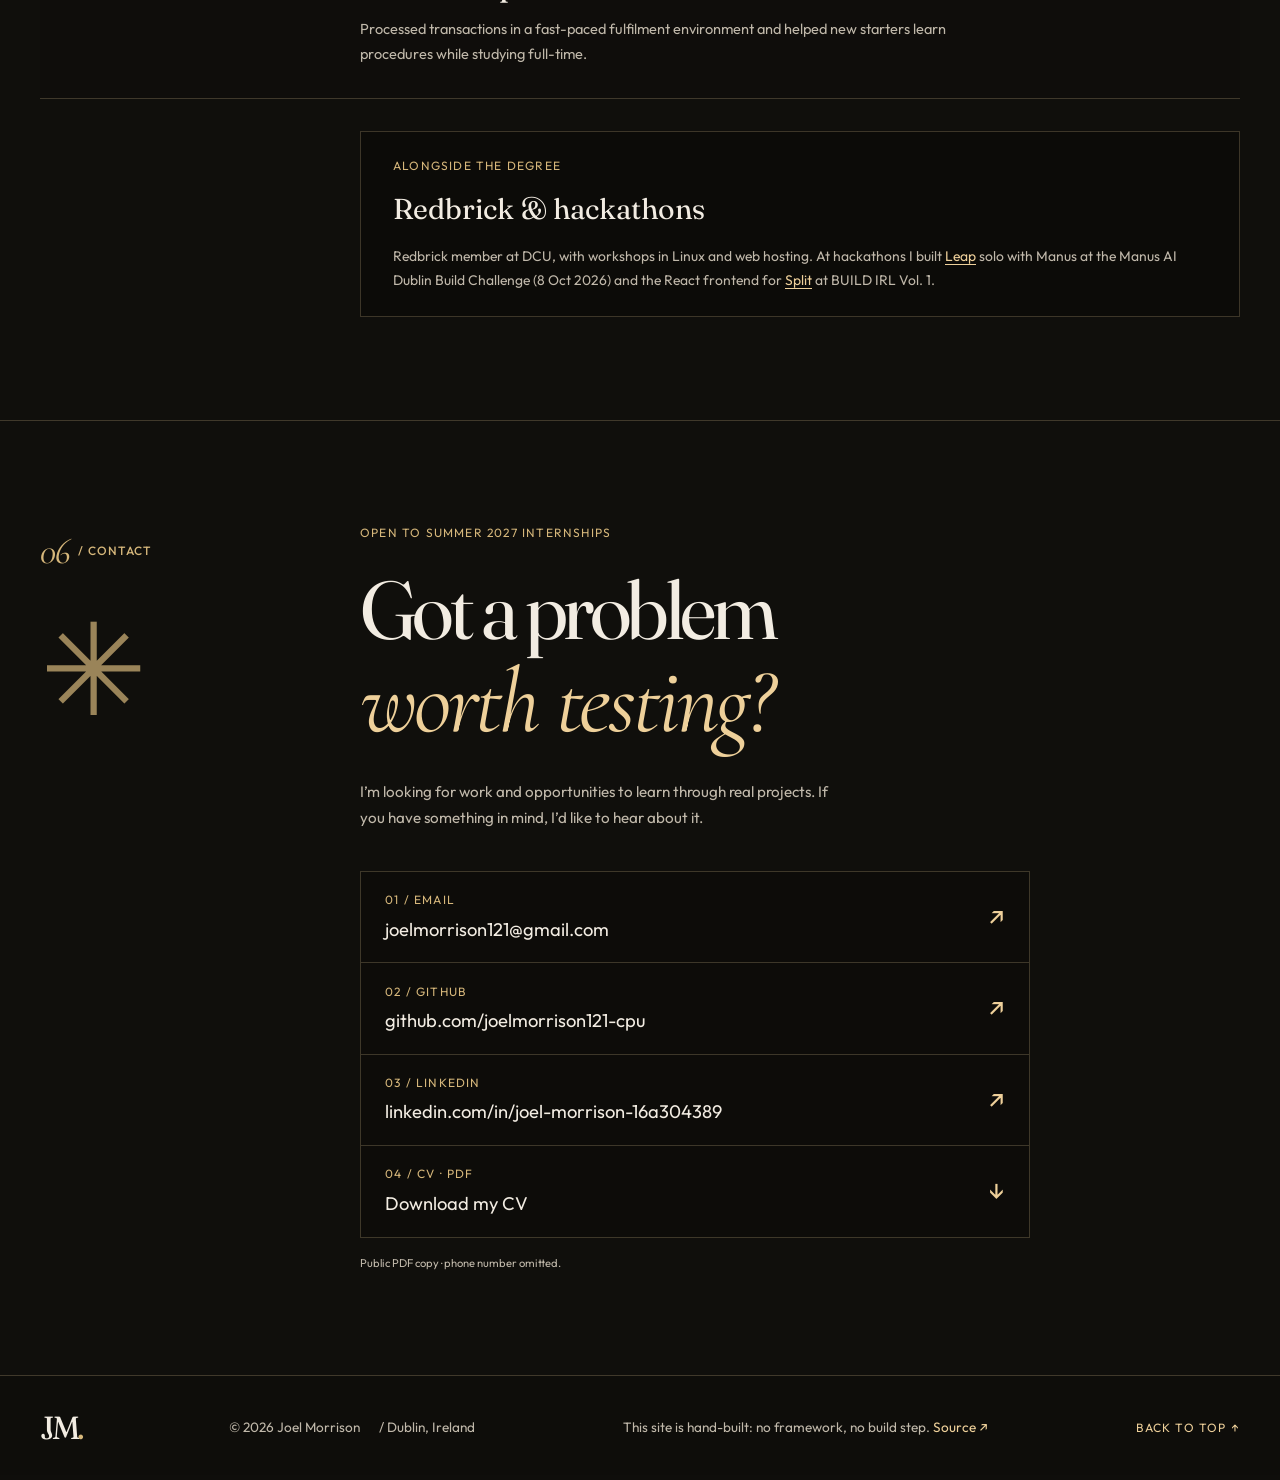
==== commit 5d674ded: "Contact hover draws in from both edges; fix arrow styling" ====
--- a/index.html
+++ b/index.html
@@ -169,8 +169,8 @@
       </div>
     </section>
 
-    <div class="discipline-ribbon" aria-label="Exploring web, code and practical AI">
-      <div class="wrap"><span>WEB ENGINEERING</span><span aria-hidden="true">✳</span><span>PRACTICAL AI</span><span aria-hidden="true">✳</span><span>THOUGHTFUL INTERFACES</span></div>
+    <div class="discipline-ribbon" aria-label="Machine learning, results you can check, thoughtful interfaces">
+      <div class="wrap"><span>MACHINE LEARNING</span><span aria-hidden="true">✳</span><span>RESULTS YOU CAN CHECK</span><span aria-hidden="true">✳</span><span>THOUGHTFUL INTERFACES</span></div>
     </div>
 
     <section class="section about-section" id="about" aria-labelledby="about-title">
--- a/styles.css
+++ b/styles.css
@@ -274,7 +274,7 @@
 .contact-methods a:hover { padding-inline: 0.75rem; background: rgba(214, 183, 123, 0.1); }
 .contact-methods a > span:first-child { display: grid; gap: 0.4rem; }
 .contact-methods small { color: var(--brass); font-size: 0.56rem; letter-spacing: 0.16em; }
-.contact-methods a > span:last-child { flex-shrink: 0; font-size: 1.6rem; color: var(--brass-light); }
+.contact-methods a > span:last-of-type { flex-shrink: 0; font-size: 1.6rem; color: var(--brass-light); }
 .site-footer { background: rgba(12, 11, 8, 0.28); }
 .footer-inner { display: flex; align-items: center; justify-content: space-between; gap: 1rem; min-height: 6.5rem; }
 .footer-brand { color: var(--ink); font: 400 2rem var(--font-head); letter-spacing: -0.1em; }
@@ -588,10 +588,10 @@
 .contact-methods.border-glow { padding: 0; }
 .contact-methods a { position: relative; padding: 1.2rem 1.5rem; transition: background 0.3s ease; }
 .contact-methods a:hover { padding: 1.2rem 1.5rem; background: rgba(214, 183, 123, 0.09); }
-.contact-methods a:last-child { border-bottom: 0; }
-.contact-methods a > span:last-child { transition: transform 0.3s var(--ease); }
-.contact-methods a:hover > span:last-child { transform: translate(3px, -3px); }
-.contact-methods a[download]:hover > span:last-child { transform: translateY(3px); }
+.contact-methods a:last-of-type { border-bottom: 0; }
+.contact-methods a > span:last-of-type { transition: transform 0.3s var(--ease); }
+.contact-methods a:hover > span:last-of-type { transform: translate(3px, -3px); }
+.contact-methods a[download]:hover > span:last-of-type { transform: translateY(3px); }
 @media (max-width: 480px) { .contact-methods a, .contact-methods a:hover { padding: 1rem 1.1rem; } }
 
 /* Disclosures: hover state, turning icon, and a height animation (main.js). */
@@ -616,3 +616,27 @@
 /* "What works & what I learned": full width from the start, so its lines
    never jump between a short and a long width when it opens or closes. */
 .evidence-disclosure { display: block; width: 100%; align-self: stretch; }
+
+/* Hero fits a laptop screen (1366×768 and up): the header no longer needs a
+   tall gap above the hero, so the name, sentence and buttons move up and the
+   name is a touch smaller. Phones keep their own layout. */
+@media (min-width: 741px) {
+  .hero { padding-top: 6.25rem; }
+  .hero-layout { margin-top: 1.4rem; }
+  .tech-heading { font-size: clamp(5.4rem, 10.4vw, 10.6rem); }
+  .hero-meta { margin-top: 1.1rem; }
+  .hero-subline { margin-top: 1.1rem; }
+  .hero-actions { margin-top: 1.5rem; }
+  .hero-socials { margin-top: 0.9rem; }
+  .hero-bottomline { margin-top: 1.5rem; }
+}
+
+/* Contact hover: the background fills the row, and the content draws in from
+   both edges (label right, arrow left), so the row seems to zoom out slightly. */
+.contact-methods a > span:first-child { transition: transform 0.4s var(--ease); }
+.contact-methods a:hover > span:first-child { transform: translateX(0.75rem); }
+.contact-methods a:hover > span:last-of-type { transform: translate(calc(-0.75rem + 3px), -3px); }
+.contact-methods a[download]:hover > span:last-of-type { transform: translate(-0.75rem, 3px); }
+@media (prefers-reduced-motion: reduce) {
+  .contact-methods a > span { transition: none; }
+}
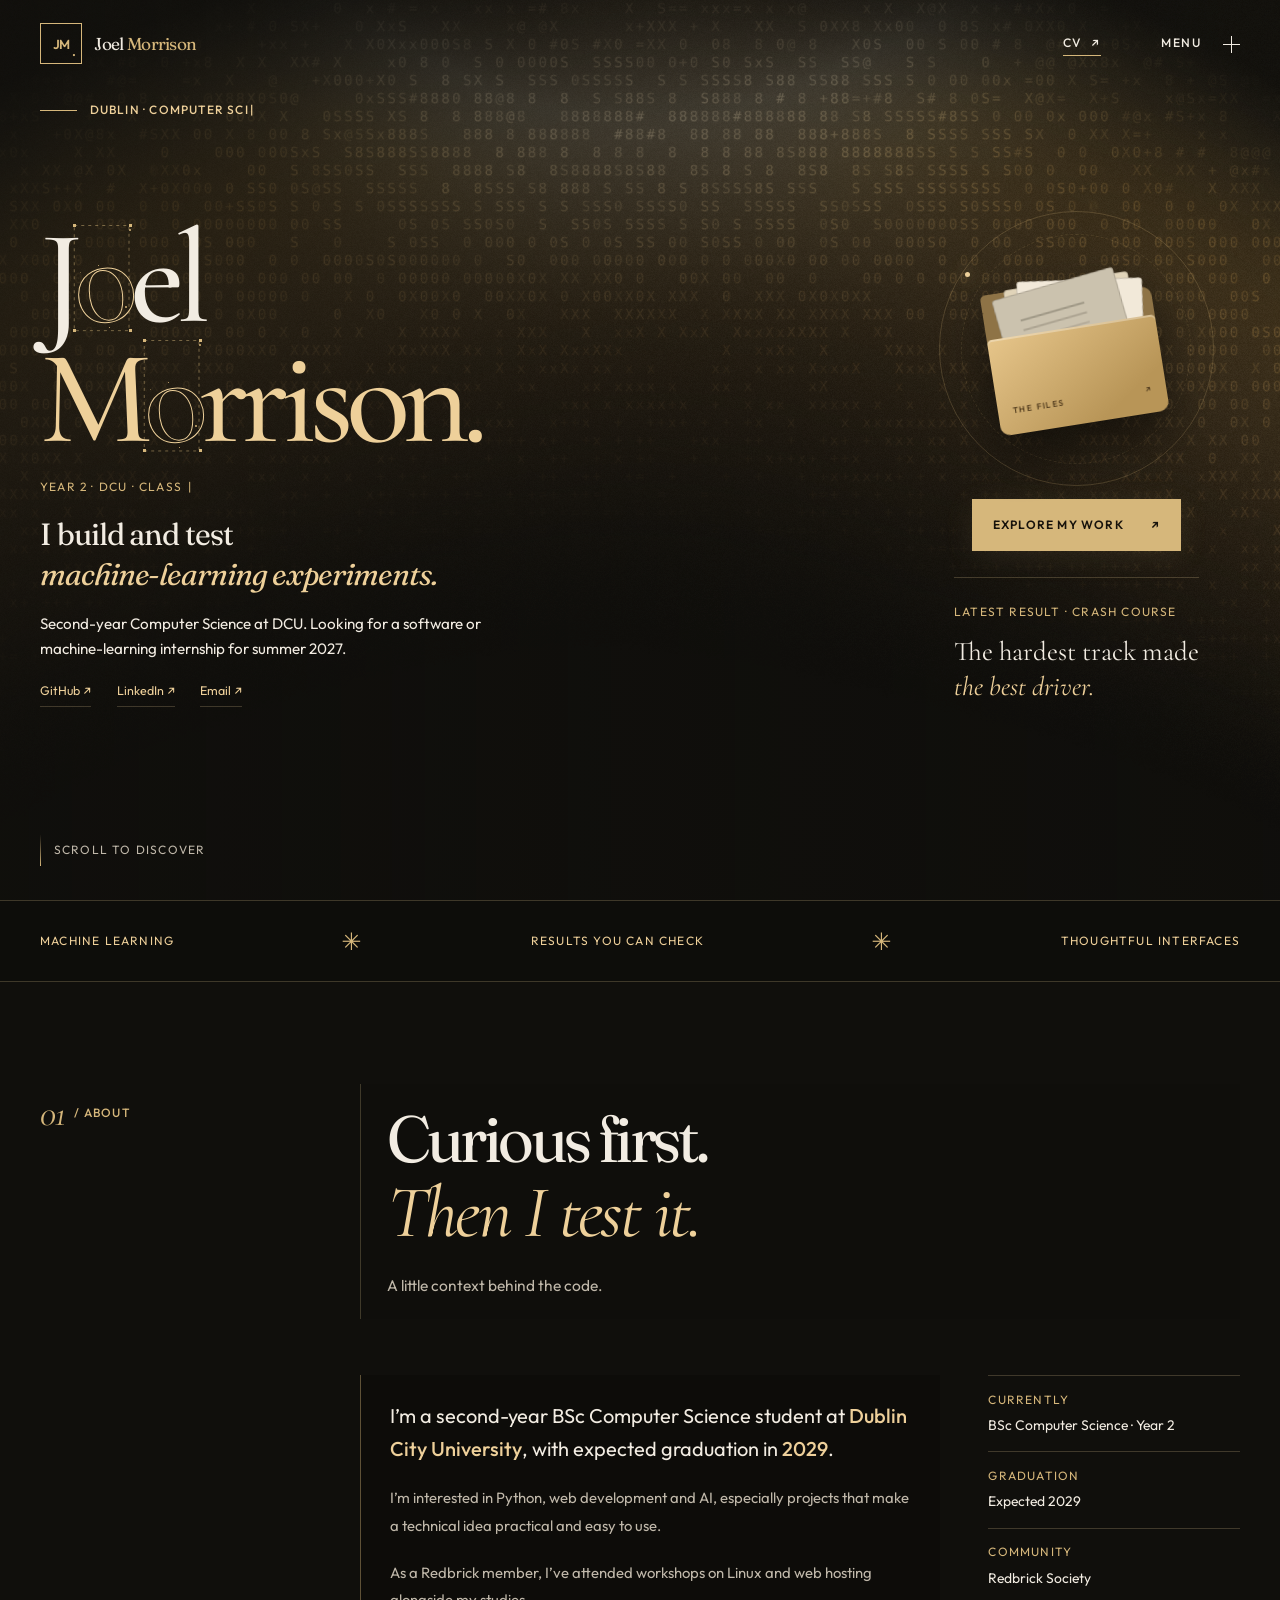
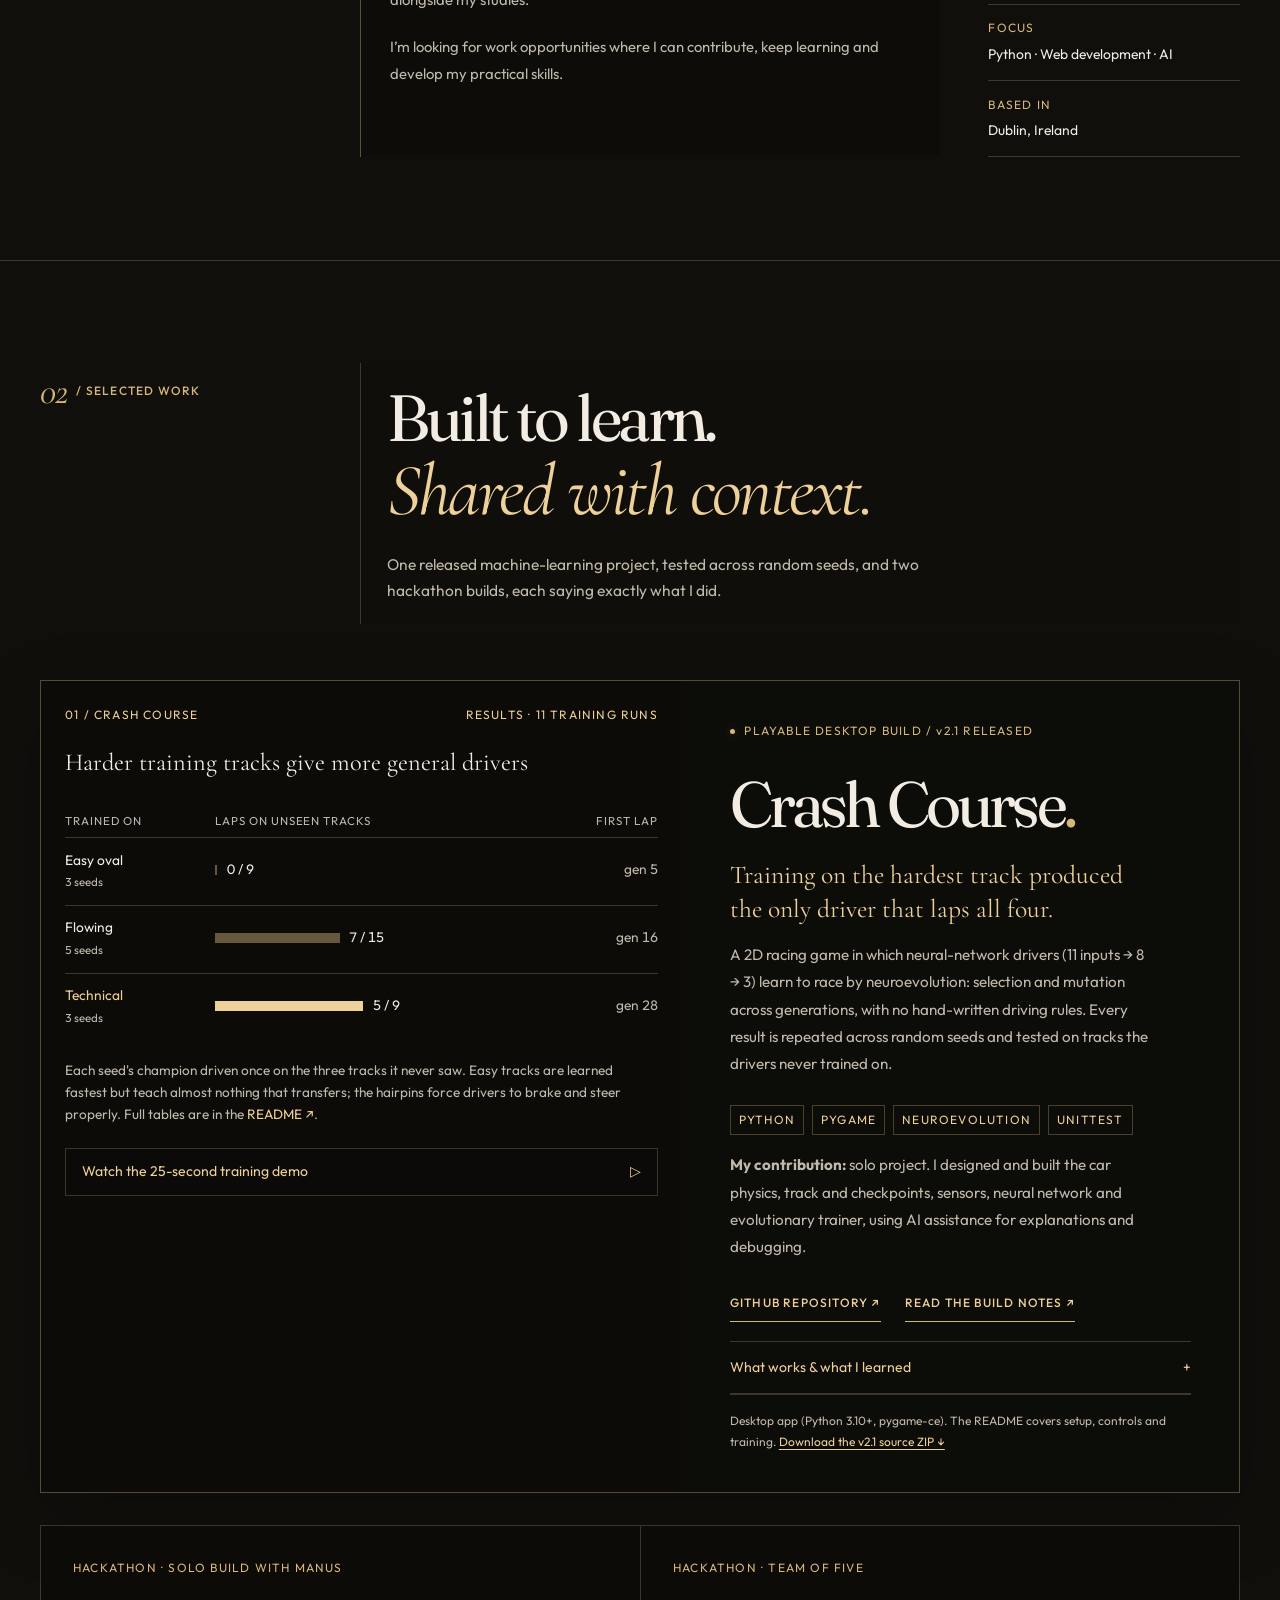
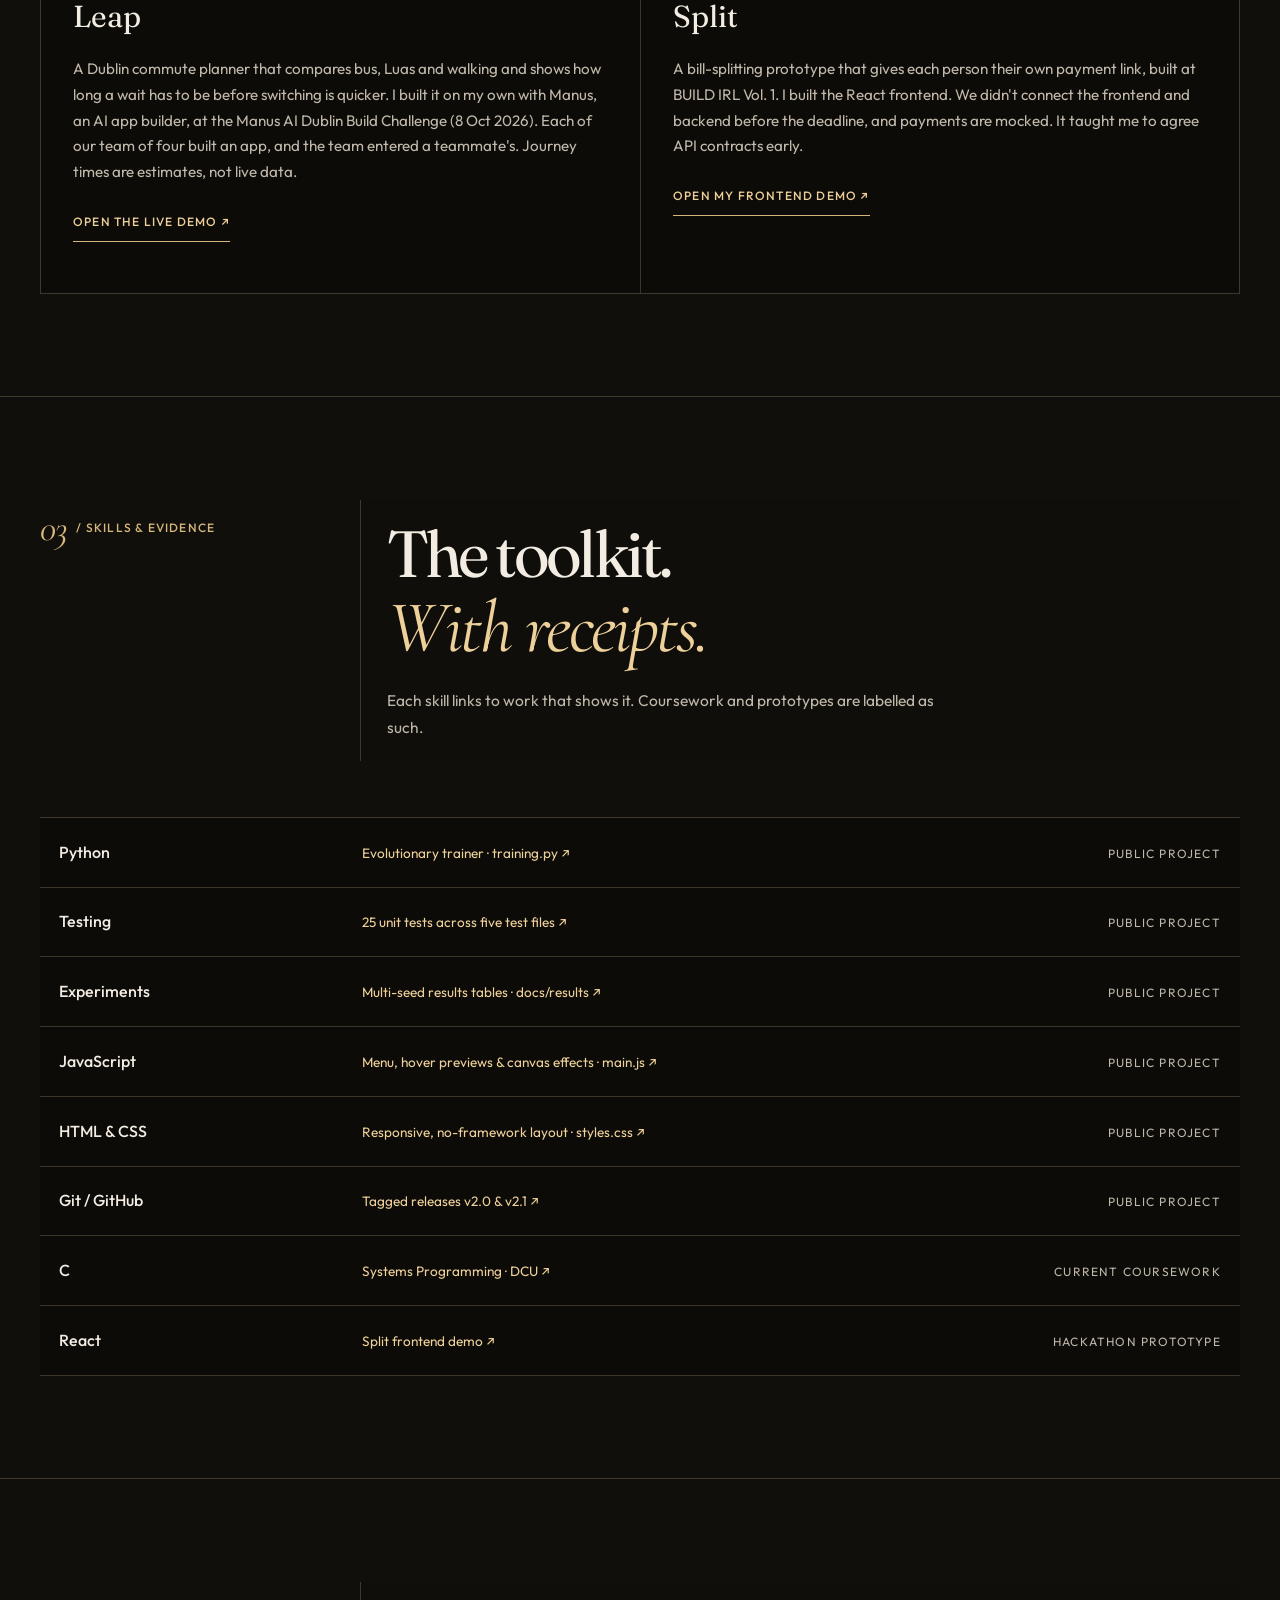
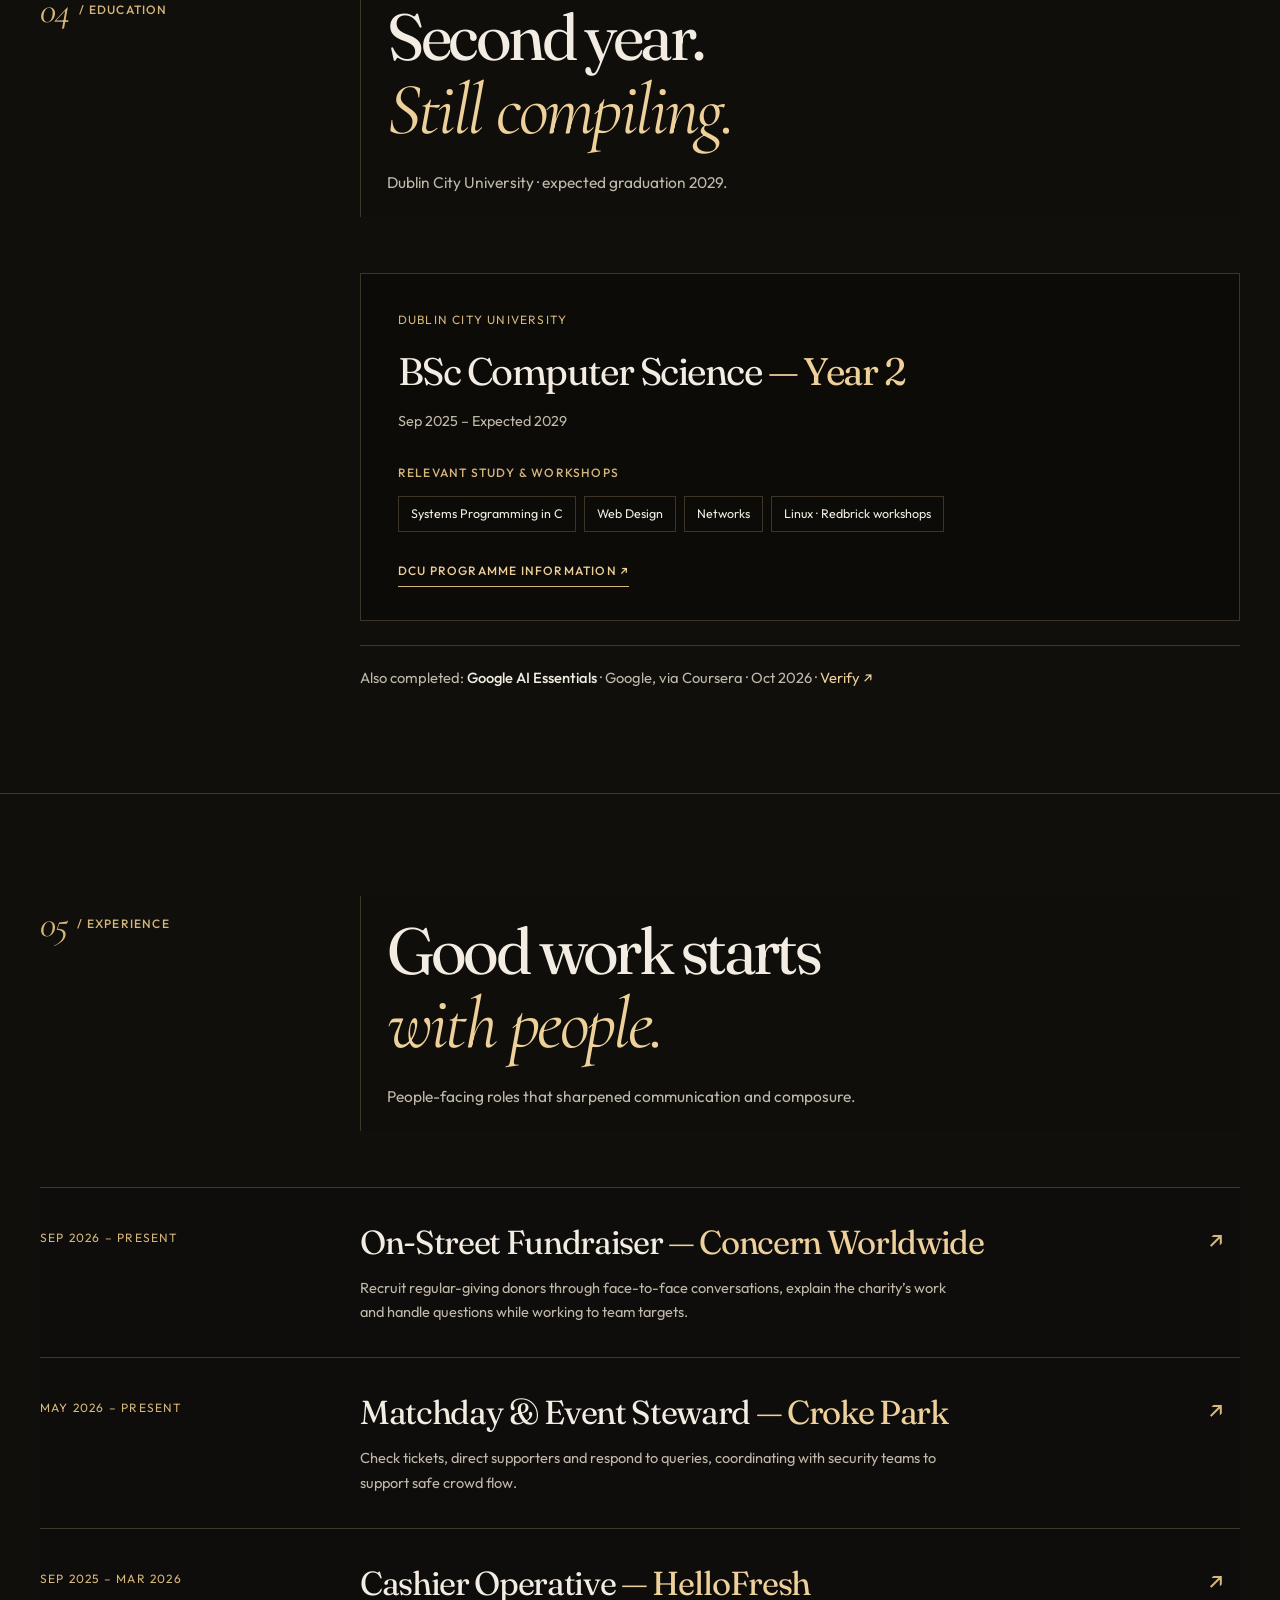
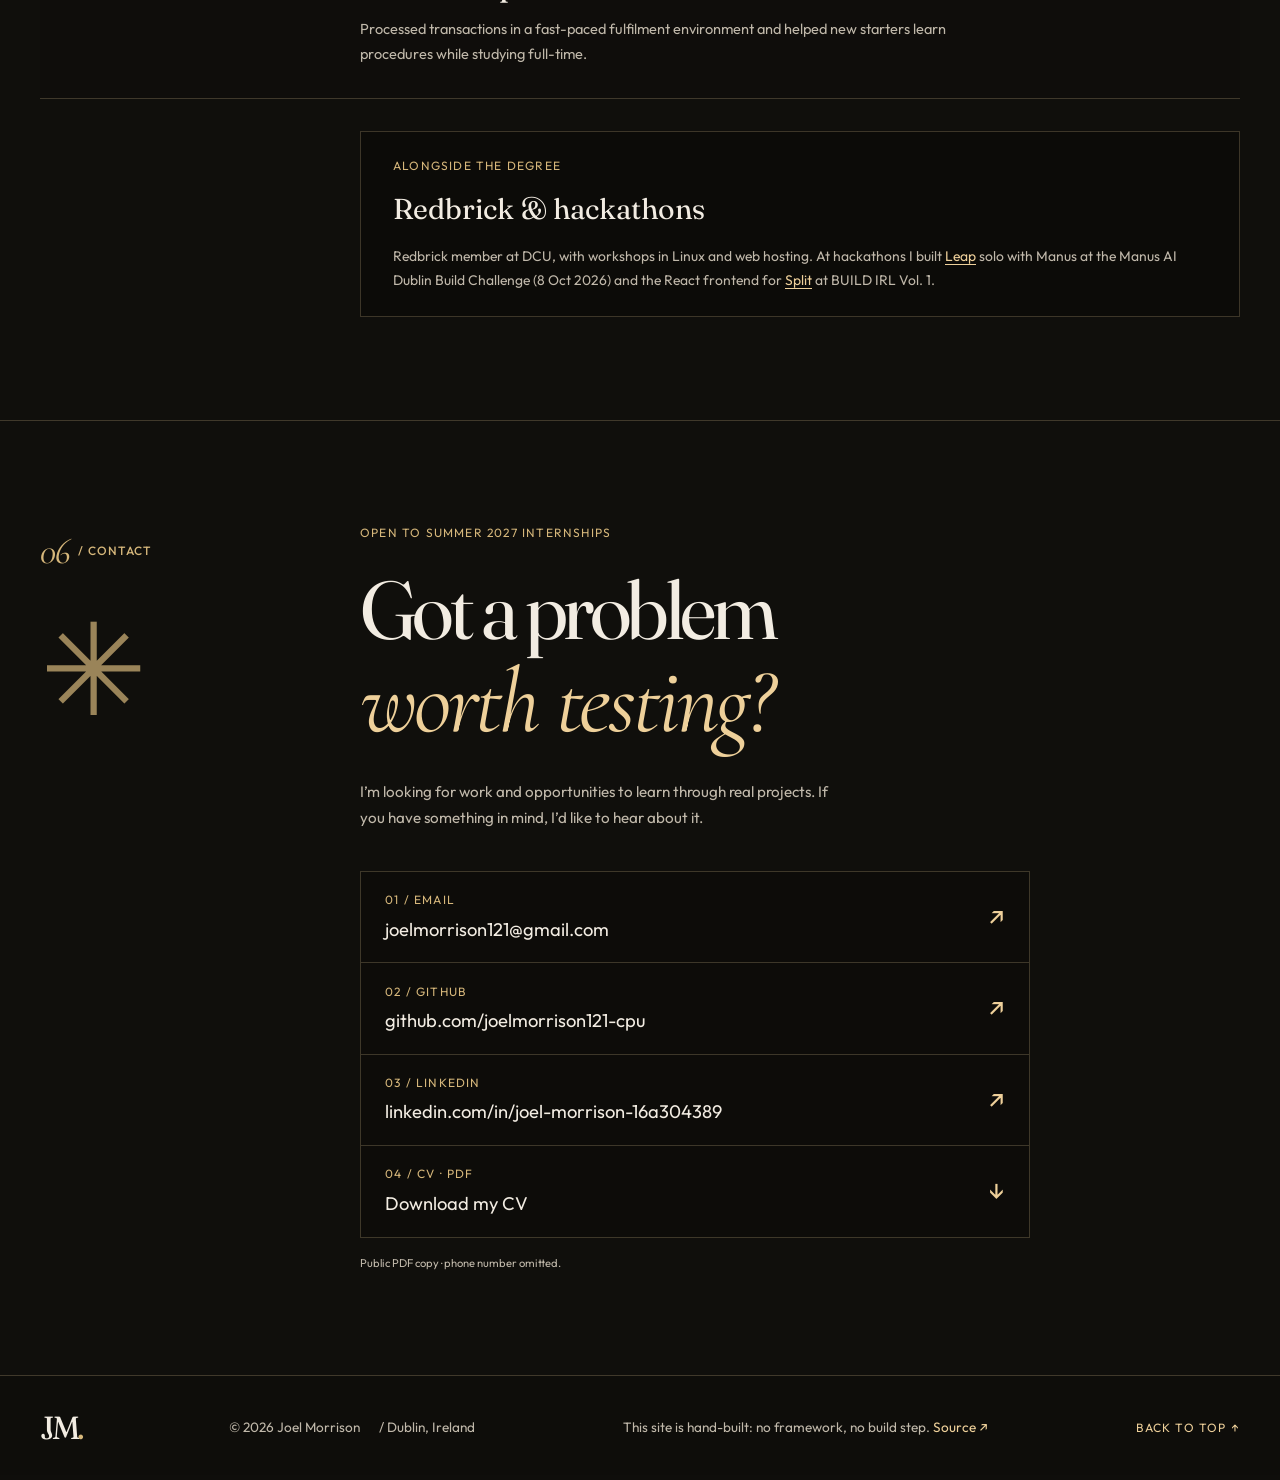
==== commit 2f889c64: "CV link moves to the header; no glare on the latest-result note" ====
--- a/index.html
+++ b/index.html
@@ -48,6 +48,7 @@
         <a href="#education">Education</a>
         <a href="#experience">Experience</a>
         <a href="#contact">Contact ↗</a>
+        <a href="Joel-Morrison-CV.pdf" target="_blank" rel="noopener noreferrer">CV ↗</a>
       </nav>
       <details class="mobile-nav">
         <summary>Menu <span aria-hidden="true">+</span></summary>
@@ -75,6 +76,7 @@
           <span class="wordmark-mark" aria-hidden="true">JM<span>.</span></span>
           <span>Joel <em>Morrison</em></span>
         </a>
+        <a class="sm-cv" href="Joel-Morrison-CV.pdf" target="_blank" rel="noopener noreferrer">CV <span aria-hidden="true">↗</span></a>
         <button class="sm-toggle" type="button" aria-label="Open menu" aria-expanded="false" aria-controls="staggered-menu-panel">
           <span class="sm-toggle-text" aria-hidden="true">
             <span class="sm-toggle-text-inner"><span>Menu</span><span>Close</span></span>
@@ -101,6 +103,7 @@
               <li><a href="mailto:joelmorrison121@gmail.com">Email ↗</a></li>
               <li><a href="https://github.com/joelmorrison121-cpu" target="_blank" rel="noopener noreferrer">GitHub ↗</a></li>
               <li><a href="https://www.linkedin.com/in/joel-morrison-16a304389/" target="_blank" rel="noopener noreferrer">LinkedIn ↗</a></li>
+              <li><a href="Joel-Morrison-CV.pdf" target="_blank" rel="noopener noreferrer">CV ↗</a></li>
             </ul>
             <p class="sm-signature">Joel Morrison <span>— Dublin, Ireland</span></p>
           </div>
@@ -130,10 +133,6 @@
               <a href="https://www.linkedin.com/in/joel-morrison-16a304389/" target="_blank" rel="noopener noreferrer">LinkedIn ↗</a>
               <a href="mailto:joelmorrison121@gmail.com">Email ↗</a>
             </nav>
-            <div class="hero-actions">
-              <a class="button button-primary" href="#projects">Explore my work <span aria-hidden="true">↗</span></a>
-              <a class="text-link" href="Joel-Morrison-CV.pdf" download>Download CV <span aria-hidden="true">↓</span></a>
-            </div>
           </div>
           <div class="hero-aside">
             <div class="folder-scene">
@@ -156,6 +155,9 @@
                   <a href="#contact">Get in touch ↗</a>
                 </div>
               </details>
+            </div>
+            <div class="hero-actions hero-aside-actions">
+              <a class="button button-primary" href="#projects">Explore my work <span aria-hidden="true">↗</span></a>
             </div>
             <a class="hero-note" href="#crash-course">
               <span class="note-index">LATEST RESULT · CRASH COURSE</span>
--- a/styles.css
+++ b/styles.css
@@ -640,3 +640,36 @@
 @media (prefers-reduced-motion: reduce) {
   .contact-methods a > span { transition: none; }
 }
+
+/* Hero, right column: folder sits higher, the main buttons sit under it,
+   then the latest-result note. On phones the buttons come straight after
+   the intro text instead (see the 740px block below). */
+.hero-aside { gap: 1.6rem; align-self: start; }
+.folder-scene { min-height: 250px; }
+.hero-aside-actions { justify-content: center; margin-top: 0; gap: 1.6rem; }
+@media (max-width: 740px) {
+  .hero-aside { flex-wrap: wrap; align-self: stretch; }
+  .hero-aside-actions { order: -1; width: 100%; justify-content: flex-start; }
+}
+@media (min-width: 741px) {
+  /* On tall screens, centre the hero block in the space instead of leaving it top-heavy. */
+  .hero-content { flex: 1; display: flex; flex-direction: column; }
+  .hero-layout { margin-block: auto; padding-block: 1rem; }
+}
+
+/* Scroll animation (main.js setupStaggers): items wait hidden only until their
+   list scrolls into view. Bars grow from the left. */
+.pre-reveal { opacity: 0; }
+.results-bar b { transform-origin: left center; }
+.bars-pending .results-bar b { transform: scaleX(0); }
+.bars-pending .results-bar em { opacity: 0; }
+@media (prefers-reduced-motion: reduce) { .pre-reveal { opacity: 1; } .bars-pending .results-bar b { transform: none; } .bars-pending .results-bar em { opacity: 1; } }
+
+/* CV link in the header, beside Menu. Hidden while the menu is open (the
+   menu lists it with the other links). Opens the PDF in a new tab. */
+.sm-cv { margin-left: auto; margin-right: 2.2rem; padding: 0.35rem 0; border-bottom: 1px solid var(--brass); color: var(--ink); font: 500 0.76rem/1 var(--font-body); letter-spacing: 0.15em; text-transform: uppercase; transition: color 0.25s, border-color 0.25s, opacity 0.3s; }
+.sm-cv > span { display: inline-block; margin-left: 0.3rem; transition: transform 0.3s var(--ease); }
+.sm-cv:hover { color: var(--brass-light); border-color: var(--brass-light); }
+.sm-cv:hover > span { transform: translate(2px, -2px); }
+[data-open="true"] .sm-cv { opacity: 0; pointer-events: none; }
+@media (max-width: 740px) { .sm-cv { margin-right: 1.3rem; } }
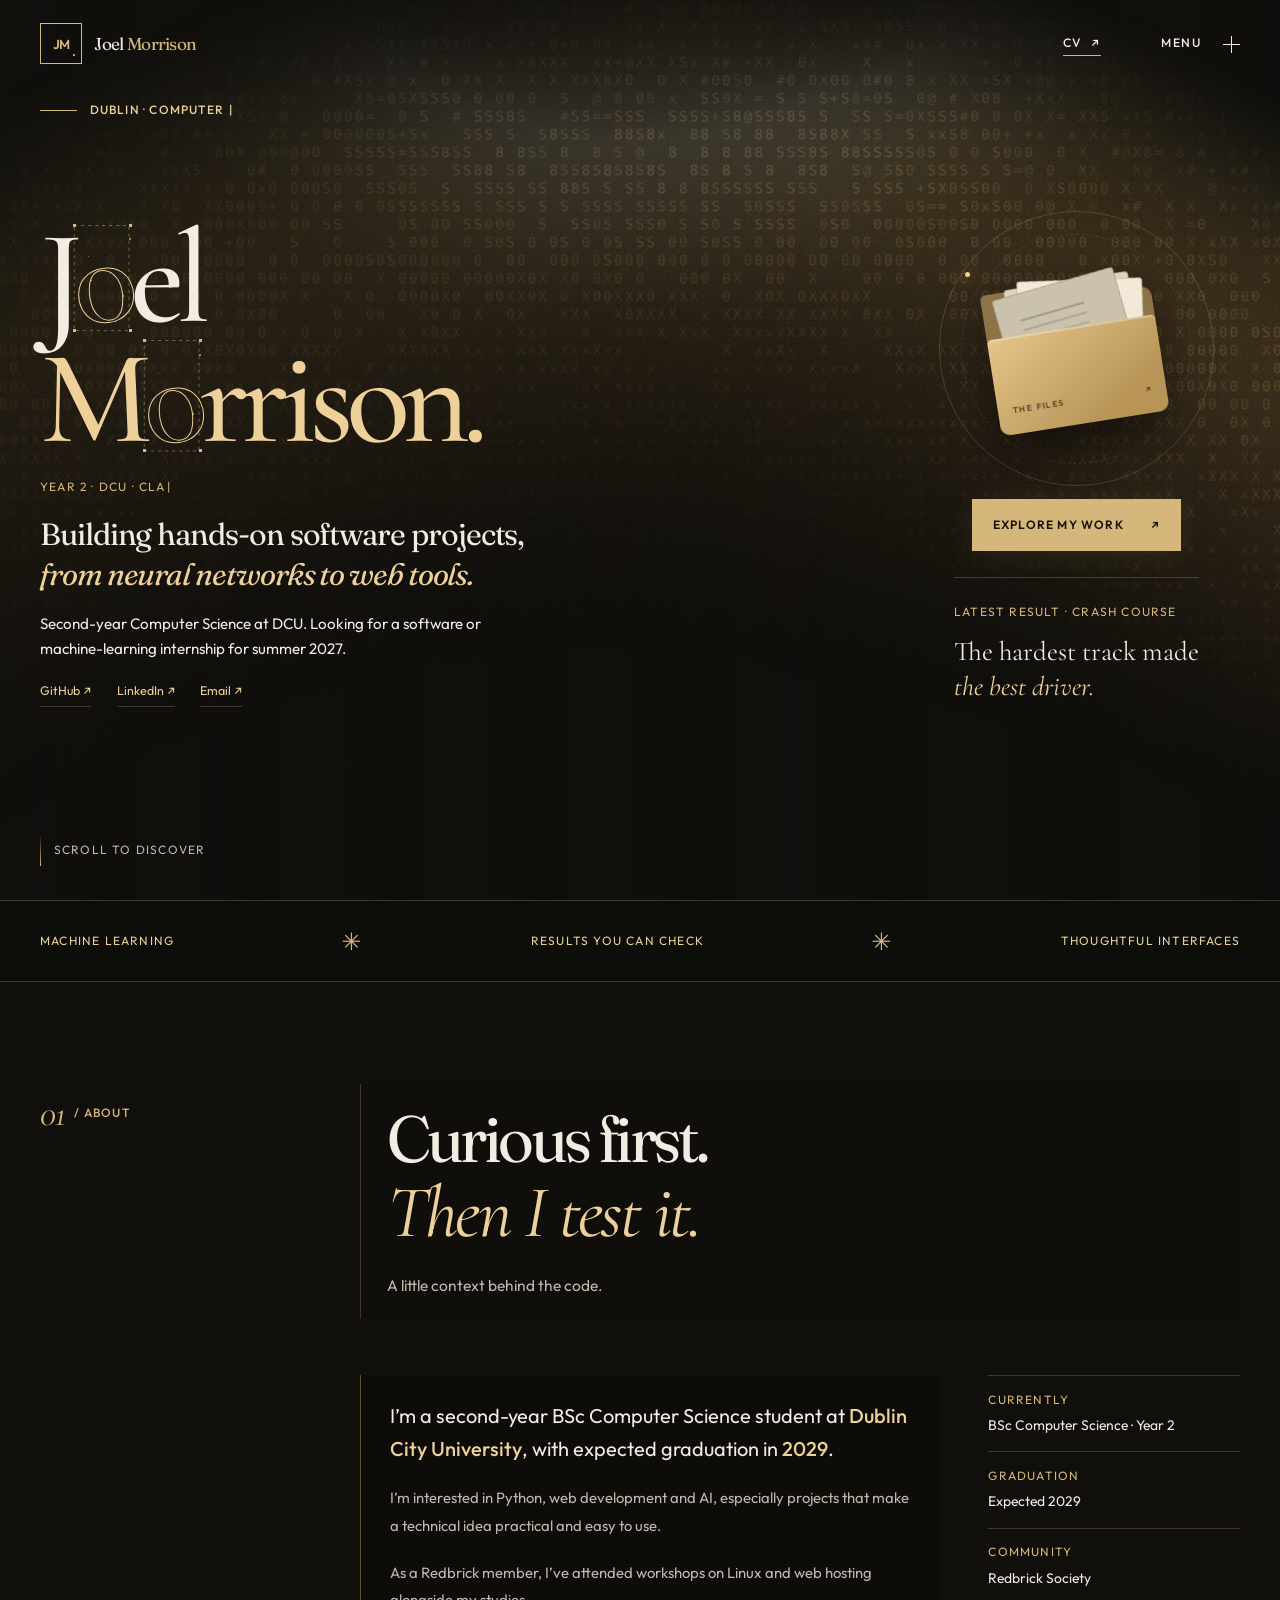
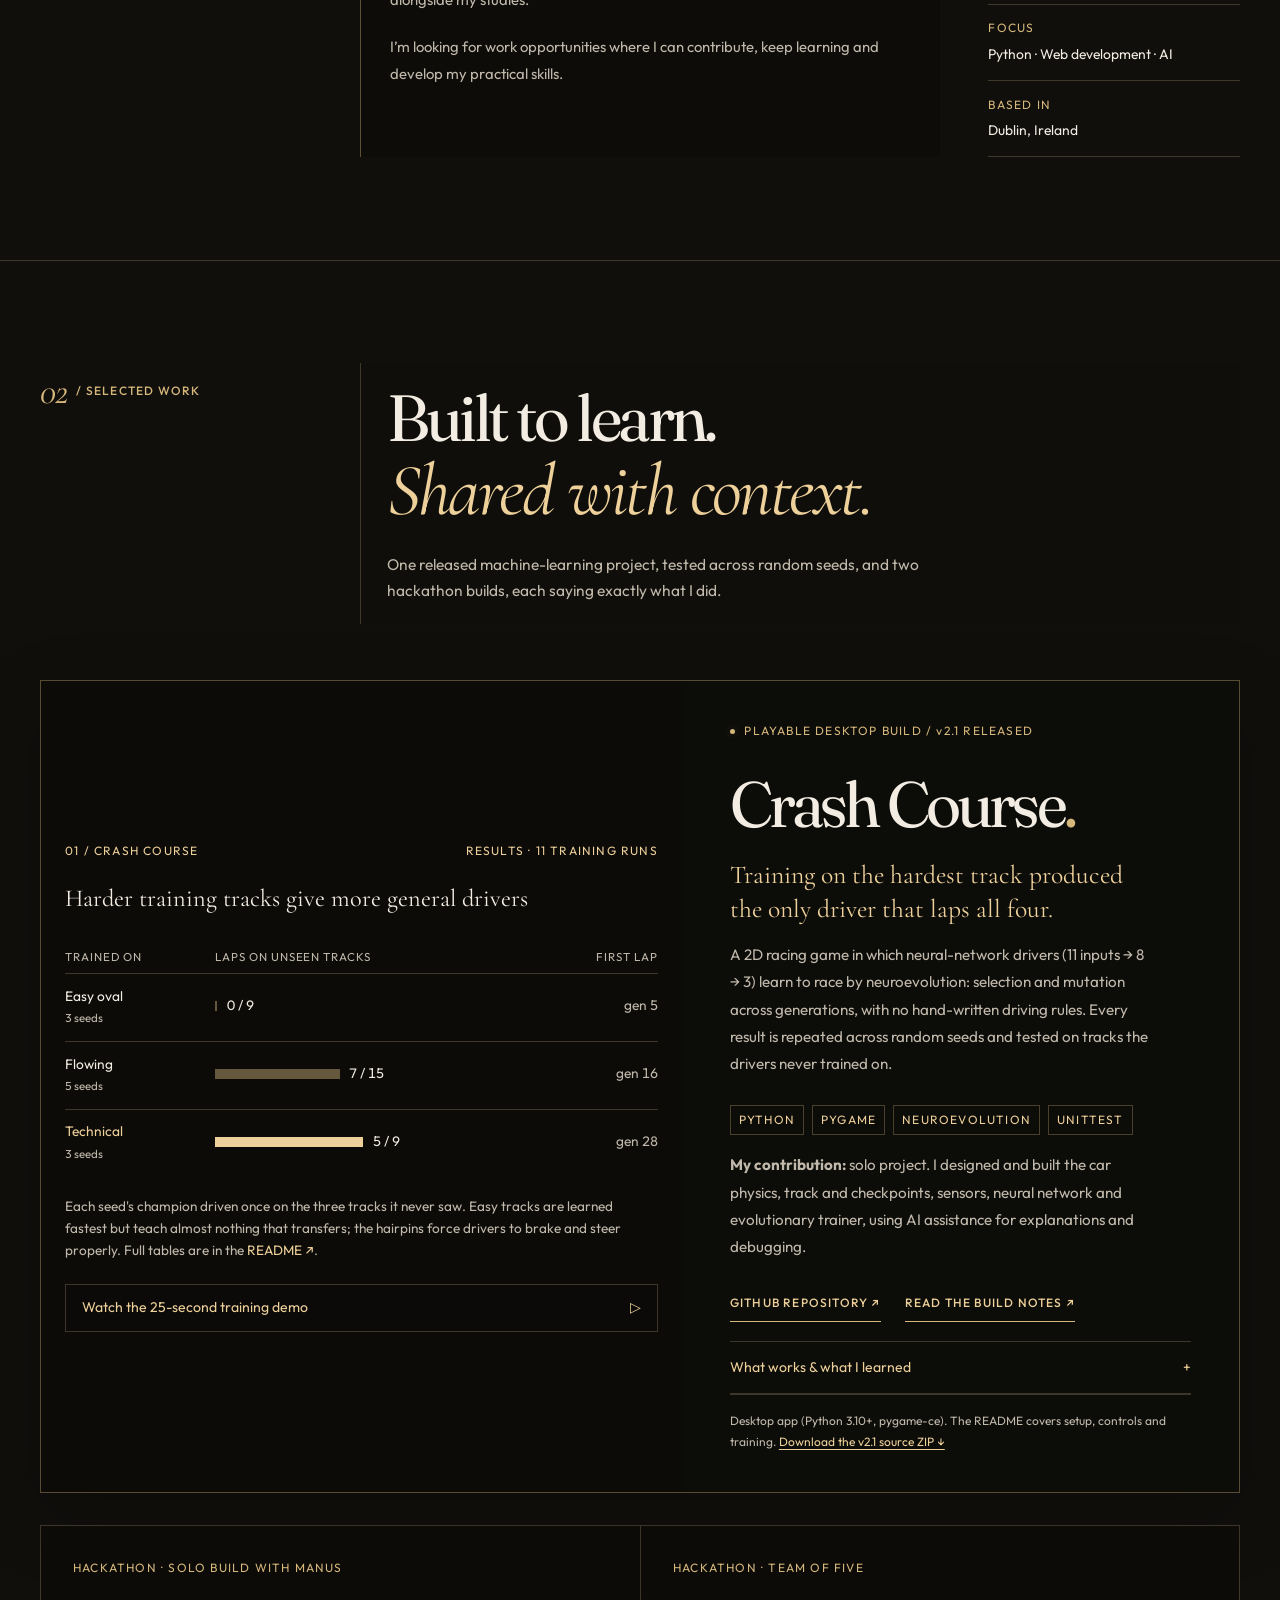
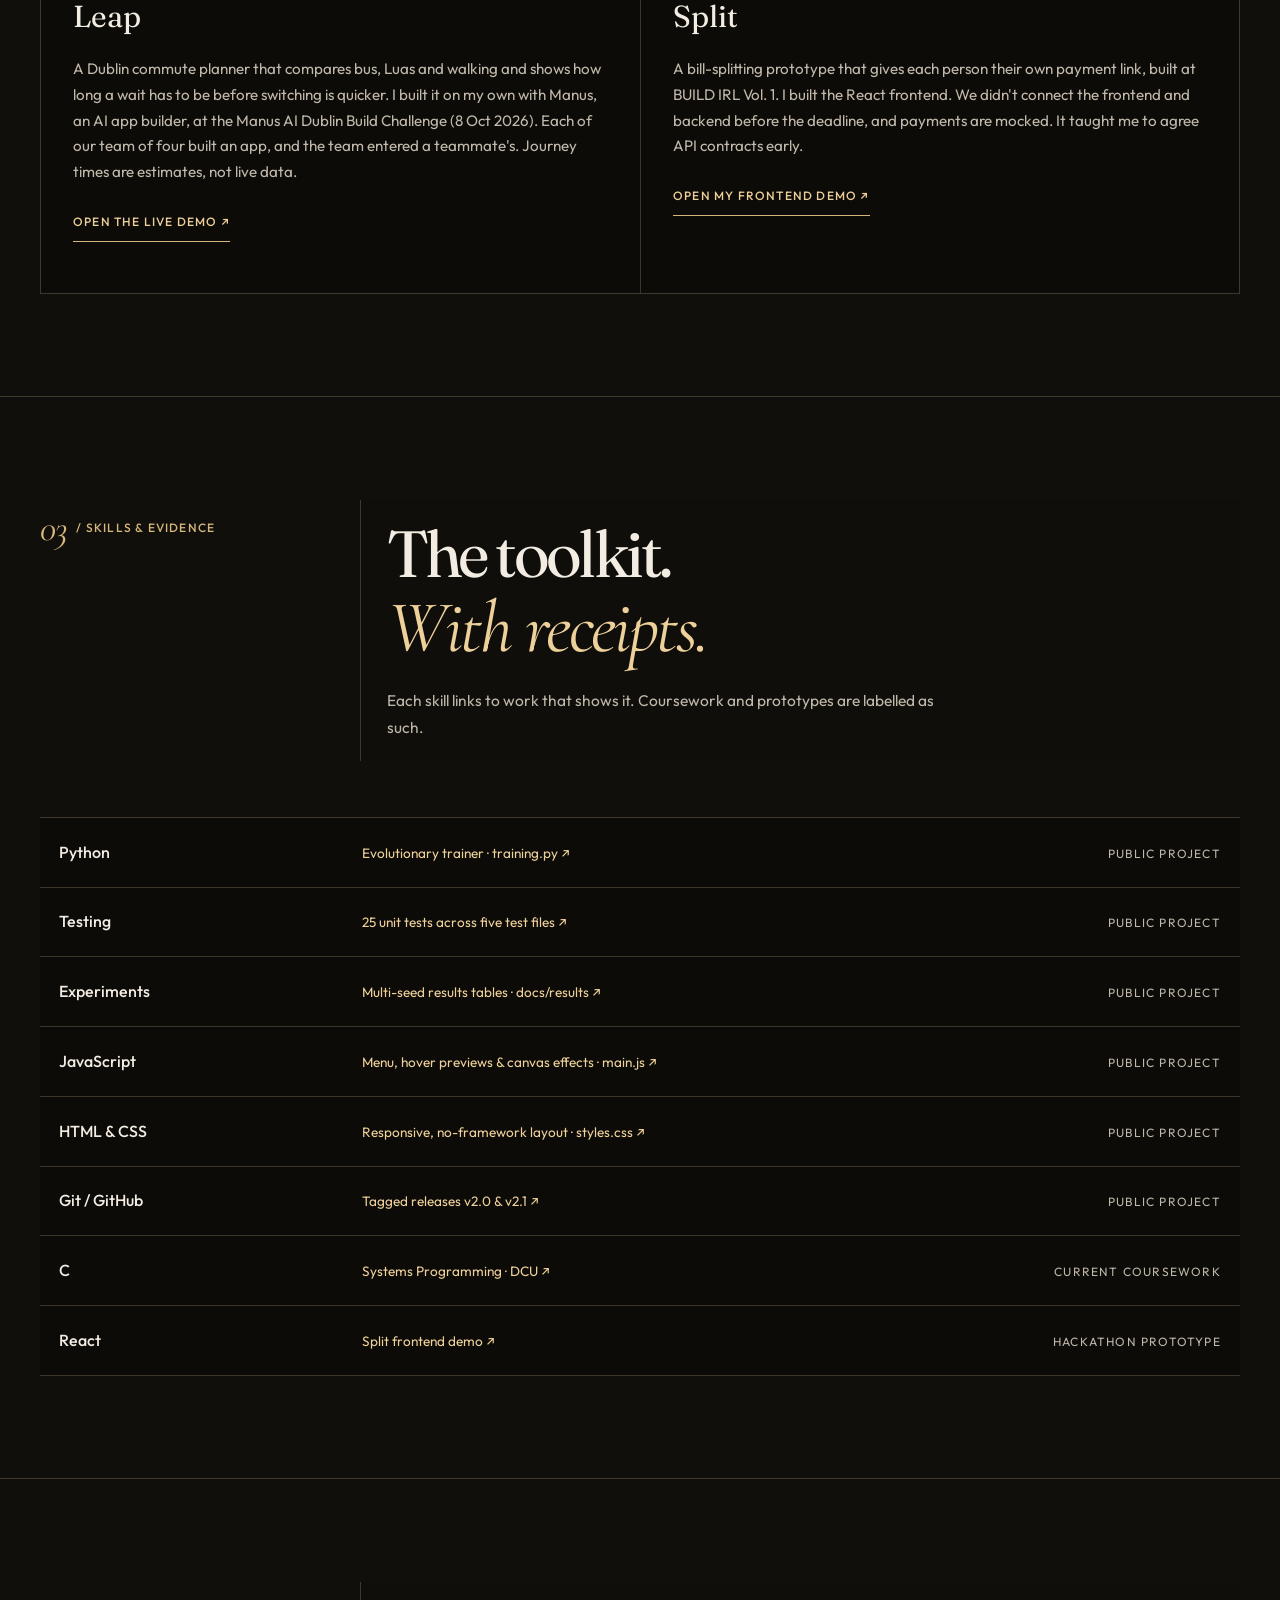
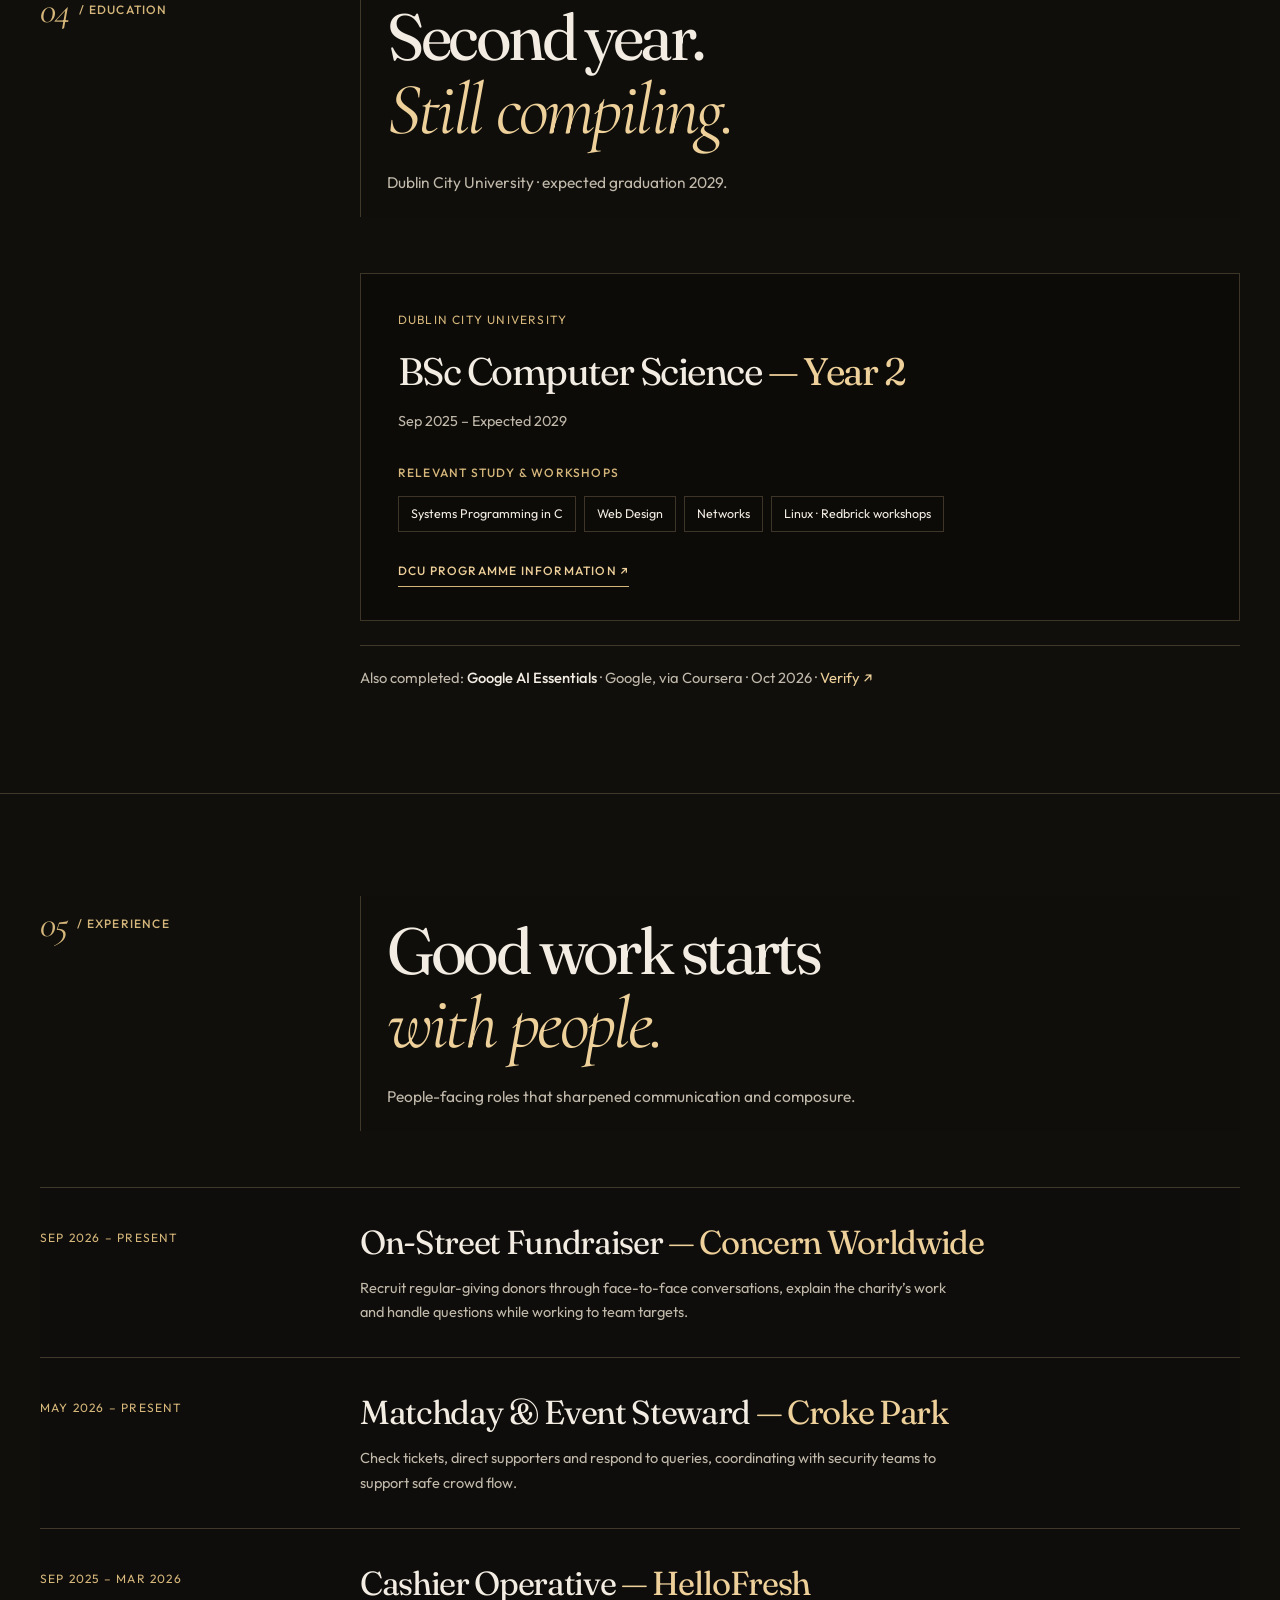
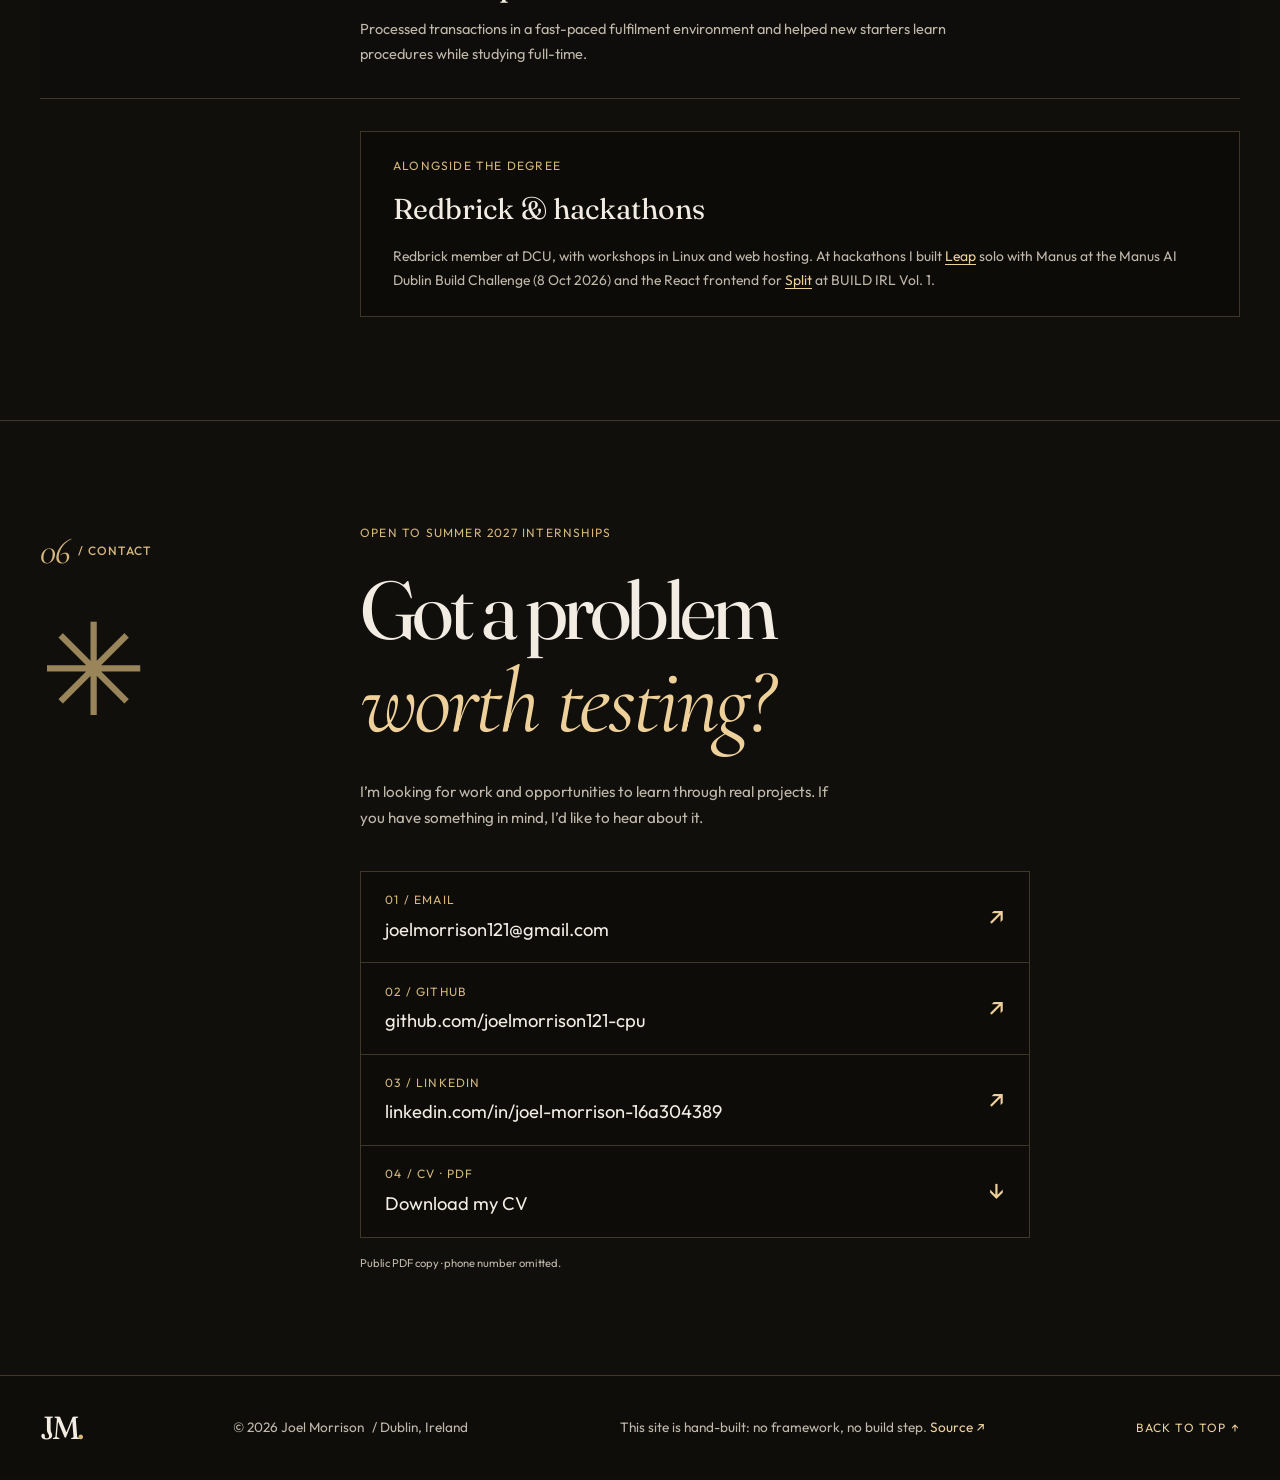
==== commit 208f17f5: "Polish: no fake arrows on experience, centred results chart, phone hero note, footer spacing" ====
--- a/index.html
+++ b/index.html
@@ -4,11 +4,11 @@
   <meta charset="utf-8">
   <meta name="viewport" content="width=device-width, initial-scale=1">
   <meta name="theme-color" content="#100f0c">
-  <meta name="description" content="Joel Morrison, second-year Computer Science student at DCU. I build and test machine-learning experiments in Python, such as Crash Course, where neural-network drivers learn to race by neuroevolution.">
+  <meta name="description" content="Joel Morrison, second-year Computer Science student at DCU. I build hands-on software projects, from neural networks to web tools, such as Crash Course, where neural-network drivers learn to race by neuroevolution.">
   <link rel="canonical" href="https://joelmorrison121-cpu.github.io/">
   <meta property="og:type" content="website">
   <meta property="og:title" content="Joel Morrison — Computer Science Portfolio">
-  <meta property="og:description" content="Second-year DCU Computer Science student building and testing machine-learning experiments. Crash Course: training on the hardest track produced the only driver that laps all four.">
+  <meta property="og:description" content="Second-year DCU Computer Science student building hands-on software projects, from neural networks to web tools. Crash Course: training on the hardest track produced the only driver that laps all four.">
   <meta property="og:url" content="https://joelmorrison121-cpu.github.io/">
   <meta property="og:site_name" content="Joel Morrison">
   <meta property="og:image" content="https://joelmorrison121-cpu.github.io/og-image.png">
@@ -126,7 +126,7 @@
               <span class="hero-name-line last"><span class="name-fallback">Morrison<span class="name-period">.</span></span></span>
             </h1>
             <p class="hero-meta"><span class="type-slot" id="hero-type-meta">Year 2 · DCU · Class of 2029</span></p>
-            <p class="hero-subline">I build and test<br><em>machine-learning experiments.</em></p>
+            <p class="hero-subline">Building hands-on software projects,<br><em>from neural networks to web tools.</em></p>
             <p class="hero-description">Second-year Computer Science at DCU. Looking for a software or machine-learning internship for summer 2027.</p>
             <nav class="hero-socials" aria-label="Connect with Joel">
               <a href="https://github.com/joelmorrison121-cpu" target="_blank" rel="noopener noreferrer">GitHub ↗</a>
@@ -290,9 +290,9 @@
           <div><h2 id="experience-title">Good work starts<br><em>with people.</em></h2><p class="heading-intro">People-facing roles that sharpened communication and composure.</p></div>
         </div>
                 <div class="experience-list">
-          <article class="experience-item"><span class="experience-type">SEP 2026 – PRESENT</span><div><h3>On-Street Fundraiser <span>— Concern Worldwide</span></h3><p>Recruit regular-giving donors through face-to-face conversations, explain the charity’s work and handle questions while working to team targets.</p></div><span class="experience-arrow" aria-hidden="true">↗</span></article>
-          <article class="experience-item"><span class="experience-type">MAY 2026 – PRESENT</span><div><h3>Matchday &amp; Event Steward <span>— Croke Park</span></h3><p>Check tickets, direct supporters and respond to queries, coordinating with security teams to support safe crowd flow.</p></div><span class="experience-arrow" aria-hidden="true">↗</span></article>
-          <article class="experience-item"><span class="experience-type">SEP 2025 – MAR 2026</span><div><h3>Cashier Operative <span>— HelloFresh</span></h3><p>Processed transactions in a fast-paced fulfilment environment and helped new starters learn procedures while studying full-time.</p></div><span class="experience-arrow" aria-hidden="true">↗</span></article>
+          <article class="experience-item"><span class="experience-type">SEP 2026 – PRESENT</span><div><h3>On-Street Fundraiser <span>— Concern Worldwide</span></h3><p>Recruit regular-giving donors through face-to-face conversations, explain the charity’s work and handle questions while working to team targets.</p></div></article>
+          <article class="experience-item"><span class="experience-type">MAY 2026 – PRESENT</span><div><h3>Matchday &amp; Event Steward <span>— Croke Park</span></h3><p>Check tickets, direct supporters and respond to queries, coordinating with security teams to support safe crowd flow.</p></div></article>
+          <article class="experience-item"><span class="experience-type">SEP 2025 – MAR 2026</span><div><h3>Cashier Operative <span>— HelloFresh</span></h3><p>Processed transactions in a fast-paced fulfilment environment and helped new starters learn procedures while studying full-time.</p></div></article>
         </div>
         <div class="activity-summary"><p class="project-state">ALONGSIDE THE DEGREE</p><h3>Redbrick &amp; hackathons</h3><p>Redbrick member at DCU, with workshops in Linux and web hosting. At hackathons I built <a href="#leap">Leap</a> solo with Manus at the Manus AI Dublin Build Challenge (8 Oct 2026) and the React frontend for <a href="#split">Split</a> at BUILD IRL Vol. 1.</p></div>
       </div>
--- a/styles.css
+++ b/styles.css
@@ -673,3 +673,33 @@
 .sm-cv:hover > span { transform: translate(2px, -2px); }
 [data-open="true"] .sm-cv { opacity: 0; pointer-events: none; }
 @media (max-width: 740px) { .sm-cv { margin-right: 1.3rem; } }
+
+/* CV link: the underline is drawn, not a border, so it can retract into the
+   arrow once the header bar appears; the arrow then takes over as the cue. */
+.sm-cv { position: relative; border-bottom: 0; padding-bottom: 0.45rem; }
+.sm-cv::after { content: ""; position: absolute; left: 0; right: 0; bottom: 0; height: 1px; background: var(--brass); transform-origin: right center; transition: transform 0.45s var(--ease), background 0.25s; }
+.sm-cv:hover::after { background: var(--brass-light); }
+.sm-cv > span { transition: transform 0.45s var(--ease), color 0.3s; }
+.is-scrolled .sm-cv::after { transform: scaleX(0); }
+.is-scrolled .sm-cv > span { color: var(--brass-light); transform: translate(1px, -1px) scale(1.25); }
+.is-scrolled .sm-cv:hover > span { transform: translate(3px, -3px) scale(1.25); }
+.is-scrolled .sm-cv:hover::after { transform: scaleX(1); }
+.hero-subline { text-wrap: balance; }
+
+/* Polish pass ---------------------------------------------------------------- */
+/* Experience rows aren't links, so they no longer show a link arrow. */
+.experience-item { grid-template-columns: 24% 1fr; }
+@media (max-width: 740px) { .experience-item { grid-template-columns: 1fr; } }
+
+/* Crash Course card: the chart sits in the middle of its column, not at the top
+   with a gap underneath. */
+@media (min-width: 1051px) { .results-capture { justify-content: center; } }
+
+/* Footer: name and location read as one line. */
+.footer-location { margin-left: 0.35rem; }
+
+/* Phones: the latest-result note gets the full width under the folder. */
+@media (max-width: 740px) {
+  .hero-aside { justify-content: center; }
+  .hero-note { width: 100%; margin-top: 0.5rem; }
+}
